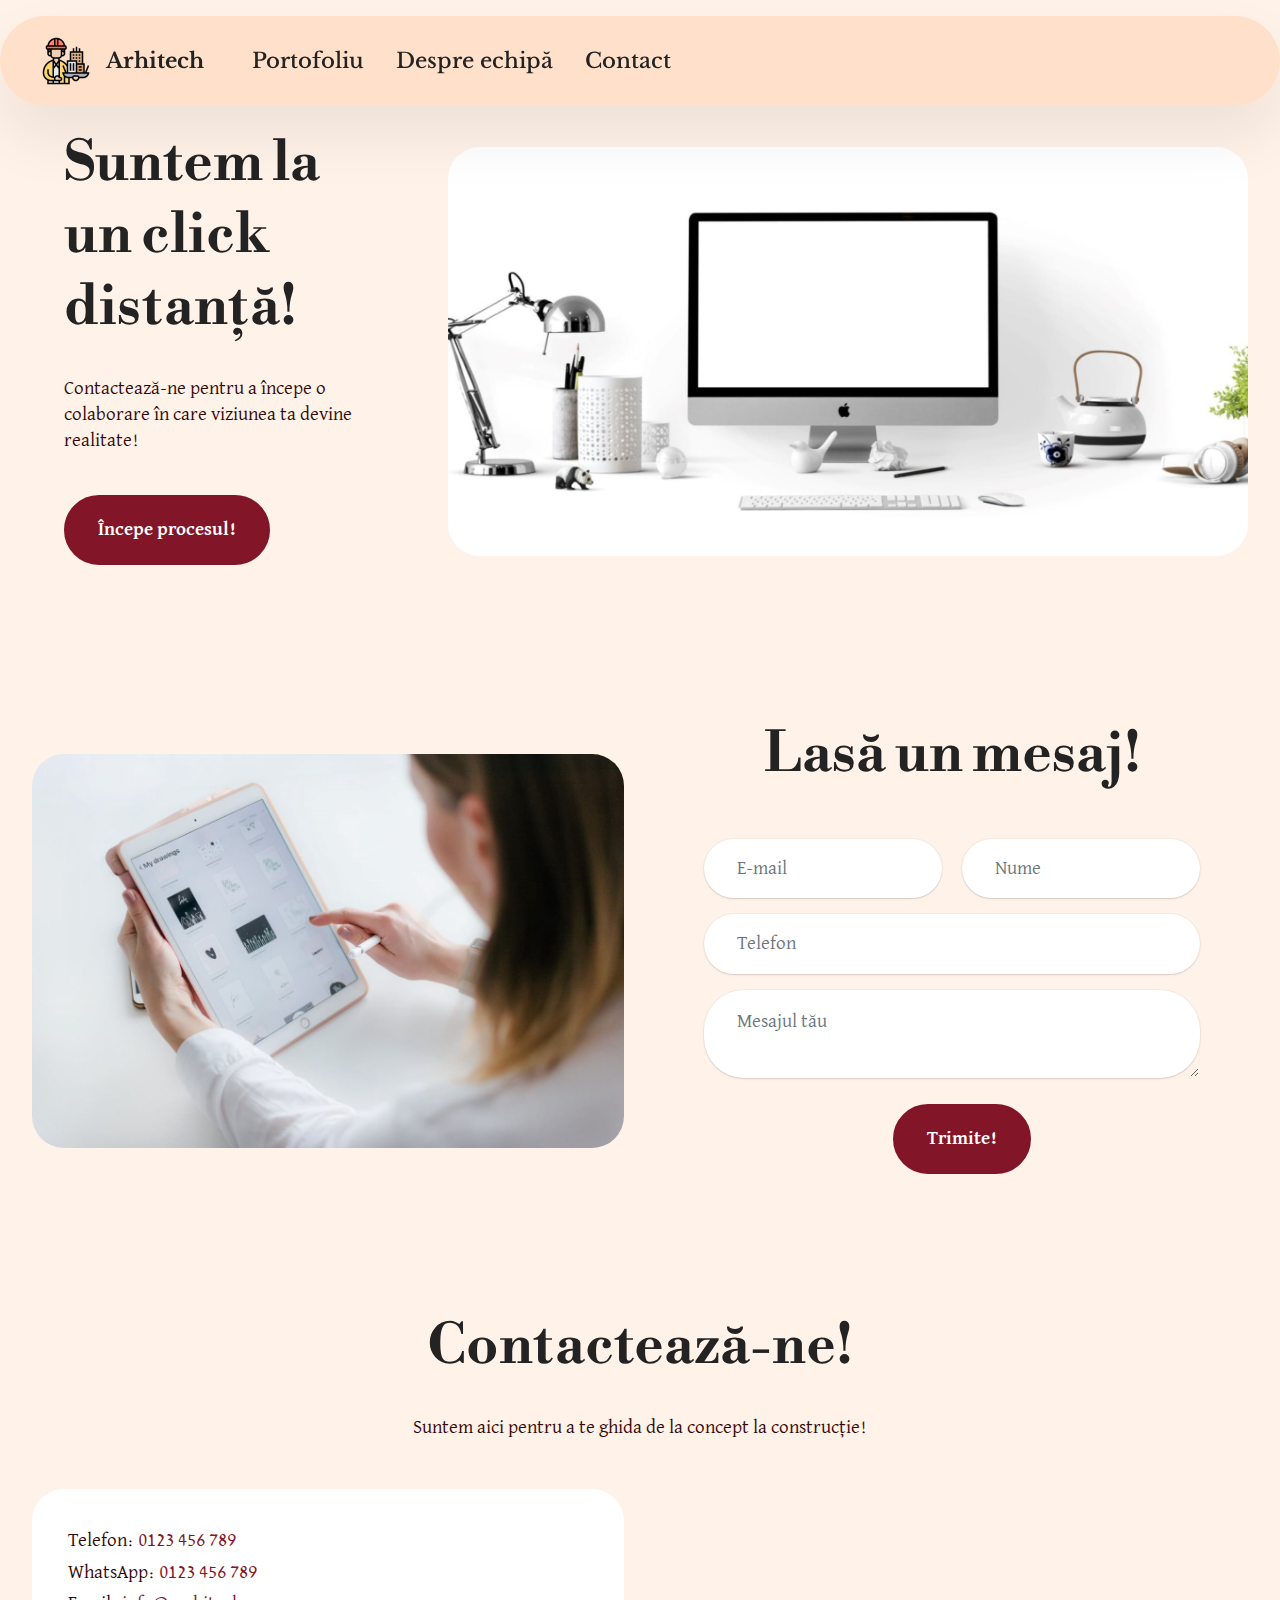
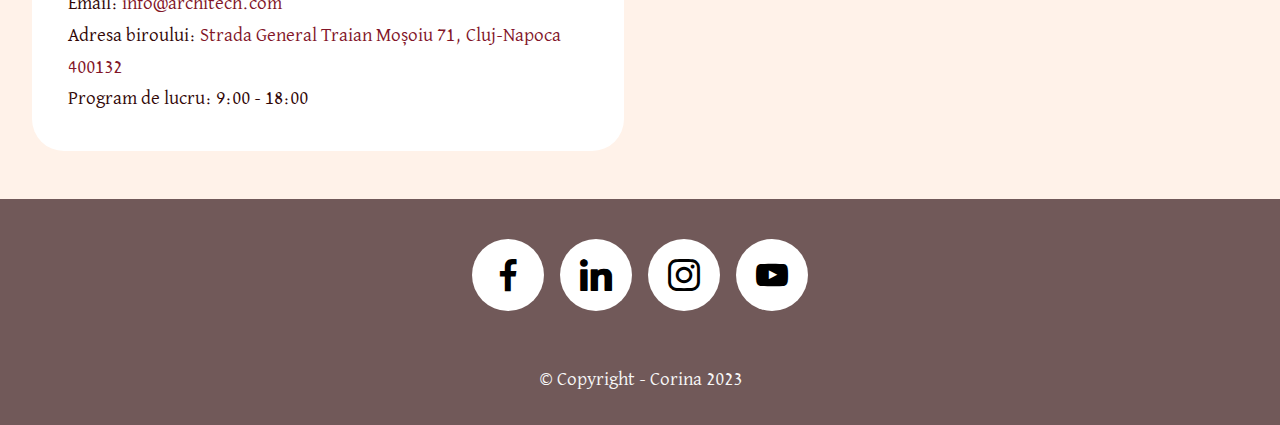
==== contact.html @ 898e09c9 "Am rezolvat eroarea cu section-once" ====
<!DOCTYPE html>
<html lang="ro">

<head>
    <meta charset="UTF-8">
    <meta http-equiv="X-UA-Compatible" content="IE=edge">
    <meta name="generator" content="Mobirise v5.9.13, mobirise.com">
    <meta name="viewport" content="width=device-width, initial-scale=1, minimum-scale=1">
    <link rel="shortcut icon" href="assets/images/architect-96x96.png" type="image/x-icon">
    <meta name="keywords" content="arhitect, proiecte, design exterior și interior,formular, contact">
    <meta name="description" content="pagina de contact a echipei de arhitecți de la Arhitech">

    <title>Arhitech: Contact</title>

    <link rel="stylesheet" href="assets/web/assets/mobirise-icons2/mobirise2.css">
    <link rel="stylesheet" href="assets/bootstrap/css/bootstrap.min.css">
    <link rel="stylesheet" href="assets/bootstrap/css/bootstrap-grid.min.css">
    <link rel="stylesheet" href="assets/bootstrap/css/bootstrap-reboot.min.css">
    <link rel="stylesheet" href="assets/dropdown/css/style.css">
    <link rel="stylesheet" href="assets/socicon/css/styles.css">
    <link rel="stylesheet" href="assets/theme/css/style.css">
    <link rel="preload" href="https://fonts.googleapis.com/css?family=Libre+Baskerville:400,400i,700&display=swap"
        as="style" onload="this.onload=null;this.rel='stylesheet'">
    <noscript>
        <link rel="stylesheet"
            href="https://fonts.googleapis.com/css?family=Libre+Baskerville:400,400i,700&display=swap">
    </noscript>
    <link rel="preload"
        href="https://fonts.googleapis.com/css?family=Libre+Bodoni:400,500,600,700,400i,500i,600i,700i&display=swap"
        as="style" onload="this.onload=null;this.rel='stylesheet'">
    <noscript>
        <link rel="stylesheet"
            href="https://fonts.googleapis.com/css?family=Libre+Bodoni:400,500,600,700,400i,500i,600i,700i&display=swap">
    </noscript>
    <link rel="preload" href="https://fonts.googleapis.com/css?family=Abhaya+Libre:400,500,600,700,800&display=swap"
        as="style" onload="this.onload=null;this.rel='stylesheet'">
    <noscript>
        <link rel="stylesheet"
            href="https://fonts.googleapis.com/css?family=Abhaya+Libre:400,500,600,700,800&display=swap">
    </noscript>
    <link rel="preload" href="https://fonts.googleapis.com/css?family=David+Libre:400,500,700&display=swap" as="style"
        onload="this.onload=null;this.rel='stylesheet'">
    <noscript>
        <link rel="stylesheet" href="https://fonts.googleapis.com/css?family=David+Libre:400,500,700&display=swap">
    </noscript>
    <link rel="preload" as="style" href="assets/mobirise/css/mbr-additional.css?v=sQDhQi">
    <link rel="stylesheet" href="assets/mobirise/css/mbr-additional.css?v=sQDhQi" type="text/css">

</head>

<body>

    <section data-bs-version="5.1" class="menu menu1 cid-u1gF8j1YnG" id="menu01-1h">
        <nav class="navbar navbar-dropdown navbar-fixed-top navbar-expand-lg">
            <div class="container">
                <div class="navbar-brand">
                    <span class="navbar-logo">
                        <a href="index.html">
                            <img src="assets/images/architect-96x96.png"
                                alt="omuleț cu cască de constructor și o macheta a unei clădiri" style="height: 3rem;">
                        </a>
                    </span>
                    <span class="navbar-caption-wrap"><a class="navbar-caption text-black text-primary display-4"
                            href="index.html">Arhitech</a></span>
                </div>

                <button class="navbar-toggler" type="button" data-toggle="collapse" data-bs-toggle="collapse"
                    data-target="#navbarSupportedContent" data-bs-target="#navbarSupportedContent"
                    aria-controls="navbarNavAltMarkup" aria-expanded="false" aria-label="Toggle navigation">
                    <div class="hamburger">
                        <span></span>
                        <span></span>
                        <span></span>
                        <span></span>
                    </div>
                </button>

                <div class="collapse navbar-collapse" id="navbarSupportedContent">
                    <ul class="navbar-nav nav-dropdown nav-right" data-app-modern-menu="true">
                        <li class="nav-item">
                            <a class="nav-link link text-black text-primary display-4"
                                href="portofoliu.html">Portofoliu</a>
                        </li>
                        <li class="nav-item">
                            <a class="nav-link link text-black text-primary display-4" href="despre-echipă.html"
                                aria-expanded="false">Despre echipă</a>
                        </li>
                        <li class="nav-item">
                            <a class="nav-link link text-black text-primary display-4" href="contact.html">Contact</a>
                        </li>
                    </ul>
                </div>
            </div>
        </nav>
    </section>

    <section data-bs-version="5.1" class="header1 cid-u1fVcJ8TdJ" id="header01-1e">
        <div class="container-fluid">
            <div class="row justify-content-center">
                <div class="col-12 col-md-12 col-lg-8 image-wrapper">
                    <img class="w-100" src="assets/images/office2-2-1831x1221.jpeg"
                        alt="o masă de birou, cu un calculator alb, o tastatură, o lampă argintie, o pereche de căști, o plantă verde în dreapta și multe obiecte micuțe aruncate peste tot">
                </div>

                <div class="col-12 col-lg col-md-12">
                    <div class="text-wrapper align-left">
                        <h1 class="mbr-section-title mbr-fonts-style mb-4 display-2"><strong>Suntem la un click
                                distanță!</strong></h1>
                        <p class="mbr-text mbr-fonts-style mb-4 display-7">Contactează-ne pentru a începe o colaborare
                            în care viziunea ta devine realitate!
                        </p>
                        <div class="mbr-section-btn mt-3">
                            <a class="btn btn-primary display-7" href="contact.html#form03-18">Începe procesul!</a>
                        </div>
                    </div>
                </div>

            </div>
        </div>
    </section>

    <section data-bs-version="5.1" class="form03 cid-u1fqKtVeq8" id="form03-18">
        <div class="container">
            <div class="row justify-content-center">
                <div class="col-12 col-lg item-wrapper">
                    <div class="mbr-section-head mb-5">
                        <h2 class="mbr-section-title mbr-fonts-style align-center mb-0 display-2"><strong>Lasă un
                                mesaj!</strong></h2>
                    </div>

                    <div class="col-lg-12 mx-auto mbr-form" data-form-type="formoid">
                        <form action="https://mobirise.eu/" method="POST" class="mbr-form form-with-styler"
                            data-form-title="Form Name"><input type="hidden" name="email" data-form-email="true"
                                value="ytVG7+FzrK+wz9WceLwKAczV4nsGPYd+pI6OACEfvMEeQhj5jwEb0nwUz1gx55/C6wZeSLoh2u+/1qZE5uTD9BAOFU1kY1SaWf1ipQAHDCQzdtT9JGwVGUQEX6WmiKzz">
                            <div class="row">
                                <div hidden="hidden" data-form-alert="" class="alert alert-success col-12">Mulțumim
                                    pentru mesaj!</div>
                                <div hidden="hidden" data-form-alert-danger="" class="alert alert-danger col-12">
                                    Oops...! some problem!
                                </div>
                            </div>

                            <div class="dragArea row">
                                <div class="col-md col-sm-12 form-group mb-3 mb-3" data-for="name">
                                    <input type="text" name="name" placeholder="Nume" data-form-field="name"
                                        class="form-control" value="" id="name-form03-18">
                                </div>

                                <div class="col-md col-sm-12 form-group mb-3 mb-3" data-for="email">
                                    <input type="email" name="email" placeholder="E-mail" data-form-field="email"
                                        class="form-control" value="" id="email-form03-18">
                                </div>

                                <div class="col-12 form-group mb-3 mb-3" data-for="phone">
                                    <input type="tel" name="phone" placeholder="Telefon" data-form-field="phone"
                                        class="form-control" value="" id="phone-form03-18">
                                </div>

                                <div class="col-12 form-group mb-3 mb-3" data-for="textarea">
                                    <textarea name="textarea" placeholder="Mesajul tău" data-form-field="textarea"
                                        class="form-control" id="textarea-form03-18"></textarea>
                                </div>

                                <div class="col-lg-12 col-md-12 col-sm-12 align-center mbr-section-btn">
                                    <button type="submit" class="btn btn-primary display-7">Trimite!</button>
                                </div>
                            </div>
                        </form>
                    </div>
                </div>

                <div class="col-12 col-lg-6">
                    <div class="image-wrapper">
                        <img class="w-100" src="assets/images/pexels-photo-2265483-1256x837.jpg"
                            alt="o femeie blondă văzută din spate, navigând pe o tabletă">
                    </div>
                </div>

            </div>
        </div>
    </section>

    <section data-bs-version="5.1" class="contacts02 map1 cid-u1fWofvgv6" id="contacts02-1f">
        <div class="container">
            <div class="row justify-content-center">
                <div class="col-12 content-head">
                    <div class="mbr-section-head mb-5">
                        <h2 class="mbr-section-title mbr-fonts-style align-center mb-0 display-2">
                            <strong>Contactează-ne!</strong></h2>
                        <p class="mbr-section-subtitle mbr-fonts-style align-center mb-0 mt-4 display-7">Suntem aici
                            pentru a te ghida de la concept la construcție!</p>
                    </div>
                </div>
            </div>

            <div class="row justify-content-center">
                <div class="card col-12 col-md-12 col-lg-6">
                    <div class="card-wrapper">
                        <div class="text-wrapper">
                            <ul class="list mbr-fonts-style display-7">
                                <li class="mbr-text item-wrap">Telefon: <a href="tel:+0123456789"
                                        class="text-primary">0123 456 789</a>
                                </li>
                                <li class="mbr-text item-wrap">WhatsApp: <a href="tel:+0123456789"
                                        class="text-primary">0123 456 789</a>
                                </li>
                                <li class="mbr-text item-wrap">Email: <a href="mailto:info@arhitech.com"
                                        class="text-primary">info@architech.com</a>
                                </li>
                                <li class="mbr-text item-wrap">Adresa biroului: <a
                                        href="https://www.google.com/maps/place/College+of+Political,+Administrative+and+Communication+Sciences/@46.7710704,23.6055966,17z/data=!4m10!1m2!2m1!1sfspac!3m6!1s0x47490c2321652047:0x26c7a15ac3b3be71!8m2!3d46.771838!4d23.6073491!15sCgVmc3BhY5IBCnVuaXZlcnNpdHngAQA!16s%2Fg%2F1ydddkq07?entry=ttu"
                                        class="text-primary" target="_blank">Strada General Traian Moșoiu 71,
                                        Cluj-Napoca 400132</a>
                                </li>
                                <li class="mbr-text item-wrap">Program de lucru: 9:00 - 18:00</li>
                            </ul>
                        </div>
                    </div>
                </div>

                <div class="map-wrapper col-md-12 col-lg-6">
                    <div class="google-map"><iframe frameborder="0" style="border:0"
                            src="https://www.google.com/maps/embed?pb=!1m18!1m12!1m3!1d2732.6867640125665!2d23.60559657618094!3d46.77107037112549!2m3!1f0!2f0!3f0!3m2!1i1024!2i768!4f13.1!3m3!1m2!1s0x47490c2321652047%3A0x26c7a15ac3b3be71!2sCollege%20of%20Political%2C%20Administrative%20and%20Communication%20Sciences!5e0!3m2!1sen!2sro!4v1705153076314!5m2!1sen!2sro"
                            allowfullscreen=""></iframe>
                    </div>
                </div>
            </div>

        </div>
    </section>

    <section data-bs-version="5.1" class="footer3 cid-u1gG7IaRW2" once="footers" id="footer03-1i">
        <div class="container">
            <div class="row">

                <div class="col-12 mt-4">
                    <div class="social-row">
                        <div class="soc-item">
                            <a href="https://www.facebook.com/fspac.ubb" target="_blank">
                                <span class="mbr-iconfont display-7 socicon-facebook socicon"></span>
                            </a>
                        </div>

                        <div class="soc-item">
                            <a href="https://www.linkedin.com/" target="_blank">
                                <span class="mbr-iconfont socicon-linkedin socicon"></span>
                            </a>
                        </div>

                        <div class="soc-item">
                            <a href="https://www.instagram.com/fspac/" target="_blank">
                                <span class="mbr-iconfont socicon-instagram socicon"></span>
                            </a>
                        </div>

                        <div class="soc-item">
                            <a href="https://www.youtube.com/@JungleSurvival" target="_blank">
                                <span class="mbr-iconfont socicon-youtube socicon"></span>
                            </a>
                        </div>
                    </div>
                </div>

                <div class="col-12 mt-5">
                    <p class="mbr-fonts-style copyright display-7">
                        © Copyright - Corina 2023<br></p>
                </div>
            </div>
        </div>
    </section>

    <script src="assets/bootstrap/js/bootstrap.bundle.min.js"></script>
    <script src="assets/smoothscroll/smooth-scroll.js"></script>
    <script src="assets/ytplayer/index.js"></script>
    <script src="assets/dropdown/js/navbar-dropdown.js"></script>
    <script src="assets/theme/js/script.js"></script>

    <div id="scrollToTop" class="scrollToTop mbr-arrow-up">
        <a style="text-align: center;">
            <i class="mbr-arrow-up-icon mbr-arrow-up-icon-cm cm-icon cm-icon-smallarrow-up"></i>
        </a>
    </div>

</body>

</html>
---- assets/web/assets/mobirise-icons2/mobirise2.css ----
@font-face {
  font-family: 'Moririse2';
  font-display: swap;
  src:  url('mobirise2.eot?f2bix4');
  src:  url('mobirise2.eot?f2bix4#iefix') format('embedded-opentype'),
    url('mobirise2.ttf?f2bix4') format('truetype'),
    url('mobirise2.woff?f2bix4') format('woff'),
    url('mobirise2.svg?f2bix4#mobirise2') format('svg');
  font-weight: normal;
  font-style: normal;
}

[class^="mobi-"], [class*=" mobi-"] {
  /* use !important to prevent issues with browser extensions that change fonts */
  font-family: 'Moririse2' !important;
  speak: none;
  font-style: normal;
  font-weight: normal;
  font-variant: normal;
  text-transform: none;
  line-height: 1;

  /* Better Font Rendering =========== */
  -webkit-font-smoothing: antialiased;
  -moz-osx-font-smoothing: grayscale;
}

.mobi-mbri-add-submenu:before {
  content: "\e900";
}
.mobi-mbri-alert:before {
  content: "\e901";
}
.mobi-mbri-align-center:before {
  content: "\e902";
}
.mobi-mbri-align-justify:before {
  content: "\e903";
}
.mobi-mbri-align-left:before {
  content: "\e904";
}
.mobi-mbri-align-right:before {
  content: "\e905";
}
.mobi-mbri-android:before {
  content: "\e906";
}
.mobi-mbri-apple:before {
  content: "\e907";
}
.mobi-mbri-arrow-down:before {
  content: "\e908";
}
.mobi-mbri-arrow-next:before {
  content: "\e909";
}
.mobi-mbri-arrow-prev:before {
  content: "\e90a";
}
.mobi-mbri-arrow-up:before {
  content: "\e90b";
}
.mobi-mbri-bold:before {
  content: "\e90c";
}
.mobi-mbri-bookmark:before {
  content: "\e90d";
}
.mobi-mbri-bootstrap:before {
  content: "\e90e";
}
.mobi-mbri-briefcase:before {
  content: "\e90f";
}
.mobi-mbri-browse:before {
  content: "\e910";
}
.mobi-mbri-bulleted-list:before {
  content: "\e911";
}
.mobi-mbri-calendar:before {
  content: "\e912";
}
.mobi-mbri-camera:before {
  content: "\e913";
}
.mobi-mbri-cart-add:before {
  content: "\e914";
}
.mobi-mbri-cart-full:before {
  content: "\e915";
}
.mobi-mbri-cash:before {
  content: "\e916";
}
.mobi-mbri-change-style:before {
  content: "\e917";
}
.mobi-mbri-chat:before {
  content: "\e918";
}
.mobi-mbri-clock:before {
  content: "\e919";
}
.mobi-mbri-close:before {
  content: "\e91a";
}
.mobi-mbri-cloud:before {
  content: "\e91b";
}
.mobi-mbri-code:before {
  content: "\e91c";
}
.mobi-mbri-contact-form:before {
  content: "\e91d";
}
.mobi-mbri-credit-card:before {
  content: "\e91e";
}
.mobi-mbri-cursor-click:before {
  content: "\e91f";
}
.mobi-mbri-cust-feedback:before {
  content: "\e920";
}
.mobi-mbri-database:before {
  content: "\e921";
}
.mobi-mbri-delivery:before {
  content: "\e922";
}
.mobi-mbri-desktop:before {
  content: "\e923";
}
.mobi-mbri-devices:before {
  content: "\e924";
}
.mobi-mbri-down:before {
  content: "\e925";
}
.mobi-mbri-download-2:before {
  content: "\e926";
}
.mobi-mbri-download:before {
  content: "\e927";
}
.mobi-mbri-drag-n-drop-2:before {
  content: "\e928";
}
.mobi-mbri-drag-n-drop:before {
  content: "\e929";
}
.mobi-mbri-edit-2:before {
  content: "\e92a";
}
.mobi-mbri-edit:before {
  content: "\e92b";
}
.mobi-mbri-error:before {
  content: "\e92c";
}
.mobi-mbri-extension:before {
  content: "\e92d";
}
.mobi-mbri-features:before {
  content: "\e92e";
}
.mobi-mbri-file:before {
  content: "\e92f";
}
.mobi-mbri-flag:before {
  content: "\e930";
}
.mobi-mbri-folder:before {
  content: "\e931";
}
.mobi-mbri-gift:before {
  content: "\e932";
}
.mobi-mbri-github:before {
  content: "\e933";
}
.mobi-mbri-globe-2:before {
  content: "\e934";
}
.mobi-mbri-globe:before {
  content: "\e935";
}
.mobi-mbri-growing-chart:before {
  content: "\e936";
}
.mobi-mbri-hearth:before {
  content: "\e937";
}
.mobi-mbri-help:before {
  content: "\e938";
}
.mobi-mbri-home:before {
  content: "\e939";
}
.mobi-mbri-hot-cup:before {
  content: "\e93a";
}
.mobi-mbri-idea:before {
  content: "\e93b";
}
.mobi-mbri-image-gallery:before {
  content: "\e93c";
}
.mobi-mbri-image-slider:before {
  content: "\e93d";
}
.mobi-mbri-info:before {
  content: "\e93e";
}
.mobi-mbri-italic:before {
  content: "\e93f";
}
.mobi-mbri-key:before {
  content: "\e940";
}
.mobi-mbri-laptop:before {
  content: "\e941";
}
.mobi-mbri-layers:before {
  content: "\e942";
}
.mobi-mbri-left-right:before {
  content: "\e943";
}
.mobi-mbri-left:before {
  content: "\e944";
}
.mobi-mbri-letter:before {
  content: "\e945";
}
.mobi-mbri-like:before {
  content: "\e946";
}
.mobi-mbri-link:before {
  content: "\e947";
}
.mobi-mbri-lock:before {
  content: "\e948";
}
.mobi-mbri-login:before {
  content: "\e949";
}
.mobi-mbri-logout:before {
  content: "\e94a";
}
.mobi-mbri-magic-stick:before {
  content: "\e94b";
}
.mobi-mbri-map-pin:before {
  content: "\e94c";
}
.mobi-mbri-menu:before {
  content: "\e94d";
}
.mobi-mbri-mobile-2:before {
  content: "\e94e";
}
.mobi-mbri-mobile-horizontal:before {
  content: "\e94f";
}
.mobi-mbri-mobile:before {
  content: "\e950";
}
.mobi-mbri-mobirise:before {
  content: "\e951";
}
.mobi-mbri-more-horizontal:before {
  content: "\e952";
}
.mobi-mbri-more-vertical:before {
  content: "\e953";
}
.mobi-mbri-music:before {
  content: "\e954";
}
.mobi-mbri-new-file:before {
  content: "\e955";
}
.mobi-mbri-numbered-list:before {
  content: "\e956";
}
.mobi-mbri-opened-folder:before {
  content: "\e957";
}
.mobi-mbri-pages:before {
  content: "\e958";
}
.mobi-mbri-paper-plane:before {
  content: "\e959";
}
.mobi-mbri-paperclip:before {
  content: "\e95a";
}
.mobi-mbri-phone:before {
  content: "\e95b";
}
.mobi-mbri-photo:before {
  content: "\e95c";
}
.mobi-mbri-photos:before {
  content: "\e95d";
}
.mobi-mbri-pin:before {
  content: "\e95e";
}
.mobi-mbri-play:before {
  content: "\e95f";
}
.mobi-mbri-plus:before {
  content: "\e960";
}
.mobi-mbri-preview:before {
  content: "\e961";
}
.mobi-mbri-print:before {
  content: "\e962";
}
.mobi-mbri-protect:before {
  content: "\e963";
}
.mobi-mbri-question:before {
  content: "\e964";
}
.mobi-mbri-quote-left:before {
  content: "\e965";
}
.mobi-mbri-quote-right:before {
  content: "\e966";
}
.mobi-mbri-redo:before {
  content: "\e967";
}
.mobi-mbri-refresh:before {
  content: "\e968";
}
.mobi-mbri-responsive-2:before {
  content: "\e969";
}
.mobi-mbri-responsive:before {
  content: "\e96a";
}
.mobi-mbri-right:before {
  content: "\e96b";
}
.mobi-mbri-rocket:before {
  content: "\e96c";
}
.mobi-mbri-sad-face:before {
  content: "\e96d";
}
.mobi-mbri-sale:before {
  content: "\e96e";
}
.mobi-mbri-save:before {
  content: "\e96f";
}
.mobi-mbri-search:before {
  content: "\e970";
}
.mobi-mbri-setting-2:before {
  content: "\e971";
}
.mobi-mbri-setting-3:before {
  content: "\e972";
}
.mobi-mbri-setting:before {
  content: "\e973";
}
.mobi-mbri-share:before {
  content: "\e974";
}
.mobi-mbri-shopping-bag:before {
  content: "\e975";
}
.mobi-mbri-shopping-basket:before {
  content: "\e976";
}
.mobi-mbri-shopping-cart:before {
  content: "\e977";
}
.mobi-mbri-sites:before {
  content: "\e978";
}
.mobi-mbri-smile-face:before {
  content: "\e979";
}
.mobi-mbri-speed:before {
  content: "\e97a";
}
.mobi-mbri-star:before {
  content: "\e97b";
}
.mobi-mbri-success:before {
  content: "\e97c";
}
.mobi-mbri-sun:before {
  content: "\e97d";
}
.mobi-mbri-sun2:before {
  content: "\e97e";
}
.mobi-mbri-tablet-vertical:before {
  content: "\e97f";
}
.mobi-mbri-tablet:before {
  content: "\e980";
}
.mobi-mbri-target:before {
  content: "\e981";
}
.mobi-mbri-timer:before {
  content: "\e982";
}
.mobi-mbri-to-ftp:before {
  content: "\e983";
}
.mobi-mbri-to-local-drive:before {
  content: "\e984";
}
.mobi-mbri-touch-swipe:before {
  content: "\e985";
}
.mobi-mbri-touch:before {
  content: "\e986";
}
.mobi-mbri-trash:before {
  content: "\e987";
}
.mobi-mbri-underline:before {
  content: "\e988";
}
.mobi-mbri-undo:before {
  content: "\e989";
}
.mobi-mbri-unlink:before {
  content: "\e98a";
}
.mobi-mbri-unlock:before {
  content: "\e98b";
}
.mobi-mbri-up-down:before {
  content: "\e98c";
}
.mobi-mbri-up:before {
  content: "\e98d";
}
.mobi-mbri-update:before {
  content: "\e98e";
}
.mobi-mbri-upload-2:before {
  content: "\e98f";
}
.mobi-mbri-upload:before {
  content: "\e990";
}
.mobi-mbri-user-2:before {
  content: "\e991";
}
.mobi-mbri-user:before {
  content: "\e992";
}
.mobi-mbri-users:before {
  content: "\e993";
}
.mobi-mbri-video-play:before {
  content: "\e994";
}
.mobi-mbri-video:before {
  content: "\e995";
}
.mobi-mbri-watch:before {
  content: "\e996";
}
.mobi-mbri-website-theme-2:before {
  content: "\e997";
}
.mobi-mbri-website-theme:before {
  content: "\e998";
}
.mobi-mbri-wifi:before {
  content: "\e999";
}
.mobi-mbri-windows:before {
  content: "\e99a";
}
.mobi-mbri-zoom-in:before {
  content: "\e99b";
}
.mobi-mbri-zoom-out:before {
  content: "\e99c";
}
---- assets/dropdown/css/style.css ----
.navbar-dropdown {
  left: 0;
  padding: 0;
  position: absolute;
  right: 0;
  top: 0;
  transition: all 0.45s ease;
  z-index: 1030;
  background: #282828; }
  .navbar-dropdown .navbar-logo {
    margin-right: 0.8rem;
    transition: margin 0.3s ease-in-out;
    vertical-align: middle; }
    .navbar-dropdown .navbar-logo img {
      height: 3.125rem;
      transition: all 0.3s ease-in-out; }
    .navbar-dropdown .navbar-logo.mbr-iconfont {
      font-size: 3.125rem;
      line-height: 3.125rem; }
  .navbar-dropdown .navbar-caption {
    font-weight: 700;
    white-space: normal;
    vertical-align: -4px;
    line-height: 3.125rem !important; }
    .navbar-dropdown .navbar-caption, .navbar-dropdown .navbar-caption:hover {
      color: inherit;
      text-decoration: none; }
  .navbar-dropdown .mbr-iconfont + .navbar-caption {
    vertical-align: -1px; }
  .navbar-dropdown.navbar-fixed-top {
    position: fixed; }
  .navbar-dropdown .navbar-brand span {
    vertical-align: -4px; }
  .navbar-dropdown.bg-color.transparent {
    background: none; }
  .navbar-dropdown.navbar-short .navbar-brand {
    padding: 0.625rem 0; }
    .navbar-dropdown.navbar-short .navbar-brand span {
      vertical-align: -1px; }
  .navbar-dropdown.navbar-short .navbar-caption {
    line-height: 2.375rem !important;
    vertical-align: -2px; }
  .navbar-dropdown.navbar-short .navbar-logo {
    margin-right: 0.5rem; }
    .navbar-dropdown.navbar-short .navbar-logo img {
      height: 2.375rem; }
    .navbar-dropdown.navbar-short .navbar-logo.mbr-iconfont {
      font-size: 2.375rem;
      line-height: 2.375rem; }
  .navbar-dropdown.navbar-short .mbr-table-cell {
    height: 3.625rem; }
  .navbar-dropdown .navbar-close {
    left: 0.6875rem;
    position: fixed;
    top: 0.75rem;
    z-index: 1000; }
  .navbar-dropdown .hamburger-icon {
    content: "";
    display: inline-block;
    vertical-align: middle;
    width: 16px;
    -webkit-box-shadow: 0 -6px 0 1px #282828,0 0 0 1px #282828,0 6px 0 1px #282828;
    -moz-box-shadow: 0 -6px 0 1px #282828,0 0 0 1px #282828,0 6px 0 1px #282828;
    box-shadow: 0 -6px 0 1px #282828,0 0 0 1px #282828,0 6px 0 1px #282828; }

.dropdown-menu .dropdown-toggle[data-toggle="dropdown-submenu"]::after {
  border-bottom: 0.35em solid transparent;
  border-left: 0.35em solid;
  border-right: 0;
  border-top: 0.35em solid transparent;
  margin-left: 0.3rem; }

.dropdown-menu .dropdown-item:focus {
  outline: 0; }

.nav-dropdown {
  font-size: 0.75rem;
  font-weight: 500;
  height: auto !important; }
  .nav-dropdown .nav-btn {
    padding-left: 1rem; }
  .nav-dropdown .link {
    margin: .667em 1.667em;
    font-weight: 500;
    padding: 0;
    transition: color .2s ease-in-out; }
    .nav-dropdown .link.dropdown-toggle {
      margin-right: 2.583em; }
      .nav-dropdown .link.dropdown-toggle::after {
        margin-left: .25rem;
        border-top: 0.35em solid;
        border-right: 0.35em solid transparent;
        border-left: 0.35em solid transparent;
        border-bottom: 0; }
      .nav-dropdown .link.dropdown-toggle[aria-expanded="true"] {
        margin: 0;
        padding: 0.667em 3.263em  0.667em 1.667em; }
  .nav-dropdown .link::after,
  .nav-dropdown .dropdown-item::after {
    color: inherit; }
  .nav-dropdown .btn {
    font-size: 0.75rem;
    font-weight: 700;
    letter-spacing: 0;
    margin-bottom: 0;
    padding-left: 1.25rem;
    padding-right: 1.25rem; }
  .nav-dropdown .dropdown-menu {
    border-radius: 0;
    border: 0;
    left: 0;
    margin: 0;
    padding-bottom: 1.25rem;
    padding-top: 1.25rem;
    position: relative; }
  .nav-dropdown .dropdown-submenu {
    margin-left: 0.125rem;
    top: 0; }
  .nav-dropdown .dropdown-item {
    font-weight: 500;
    line-height: 2;
    padding: 0.3846em 4.615em 0.3846em 1.5385em;
    position: relative;
    transition: color .2s ease-in-out, background-color .2s ease-in-out; }
    .nav-dropdown .dropdown-item::after {
      margin-top: -0.3077em;
      position: absolute;
      right: 1.1538em;
      top: 50%; }
    .nav-dropdown .dropdown-item:focus, .nav-dropdown .dropdown-item:hover {
      background: none; }

@media (max-width: 767px) {
  .nav-dropdown.navbar-toggleable-sm {
    bottom: 0;
    display: none;
    left: 0;
    overflow-x: hidden;
    position: fixed;
    top: 0;
    transform: translateX(-100%);
    -ms-transform: translateX(-100%);
    -webkit-transform: translateX(-100%);
    width: 18.75rem;
    z-index: 999; } }
.nav-dropdown.navbar-toggleable-xl {
  bottom: 0;
  display: none;
  left: 0;
  overflow-x: hidden;
  position: fixed;
  top: 0;
  transform: translateX(-100%);
  -ms-transform: translateX(-100%);
  -webkit-transform: translateX(-100%);
  width: 18.75rem;
  z-index: 999; }

.nav-dropdown-sm {
  display: block !important;
  overflow-x: hidden;
  overflow: auto;
  padding-top: 3.875rem; }
  .nav-dropdown-sm::after {
    content: "";
    display: block;
    height: 3rem;
    width: 100%; }
  .nav-dropdown-sm.collapse.in ~ .navbar-close {
    display: block !important; }
  .nav-dropdown-sm.collapsing, .nav-dropdown-sm.collapse.in {
    transform: translateX(0);
    -ms-transform: translateX(0);
    -webkit-transform: translateX(0);
    transition: all 0.25s ease-out;
    -webkit-transition: all 0.25s ease-out;
    background: #282828; }
  .nav-dropdown-sm.collapsing[aria-expanded="false"] {
    transform: translateX(-100%);
    -ms-transform: translateX(-100%);
    -webkit-transform: translateX(-100%); }
  .nav-dropdown-sm .nav-item {
    display: block;
    margin-left: 0 !important;
    padding-left: 0; }
  .nav-dropdown-sm .link,
  .nav-dropdown-sm .dropdown-item {
    border-top: 1px dotted rgba(255, 255, 255, 0.1);
    font-size: 0.8125rem;
    line-height: 1.6;
    margin: 0 !important;
    padding: 0.875rem 2.4rem 0.875rem 1.5625rem !important;
    position: relative;
    white-space: normal; }
    .nav-dropdown-sm .link:focus, .nav-dropdown-sm .link:hover,
    .nav-dropdown-sm .dropdown-item:focus,
    .nav-dropdown-sm .dropdown-item:hover {
      background: rgba(0, 0, 0, 0.2) !important;
      color: #c0a375; }
  .nav-dropdown-sm .nav-btn {
    position: relative;
    padding: 1.5625rem 1.5625rem 0 1.5625rem; }
    .nav-dropdown-sm .nav-btn::before {
      border-top: 1px dotted rgba(255, 255, 255, 0.1);
      content: "";
      left: 0;
      position: absolute;
      top: 0;
      width: 100%; }
    .nav-dropdown-sm .nav-btn + .nav-btn {
      padding-top: 0.625rem; }
      .nav-dropdown-sm .nav-btn + .nav-btn::before {
        display: none; }
  .nav-dropdown-sm .btn {
    padding: 0.625rem 0; }
  .nav-dropdown-sm .dropdown-toggle[data-toggle="dropdown-submenu"]::after {
    margin-left: .25rem;
    border-top: 0.35em solid;
    border-right: 0.35em solid transparent;
    border-left: 0.35em solid transparent;
    border-bottom: 0; }
  .nav-dropdown-sm .dropdown-toggle[data-toggle="dropdown-submenu"][aria-expanded="true"]::after {
    border-top: 0;
    border-right: 0.35em solid transparent;
    border-left: 0.35em solid transparent;
    border-bottom: 0.35em solid; }
  .nav-dropdown-sm .dropdown-menu {
    margin: 0;
    padding: 0;
    position: relative;
    top: 0;
    left: 0;
    width: 100%;
    border: 0;
    float: none;
    border-radius: 0;
    background: none; }
  .nav-dropdown-sm .dropdown-submenu {
    left: 100%;
    margin-left: 0.125rem;
    margin-top: -1.25rem;
    top: 0; }

.navbar-toggleable-sm .nav-dropdown .dropdown-menu {
  position: absolute; }

.navbar-toggleable-sm .nav-dropdown .dropdown-submenu {
  left: 100%;
  margin-left: 0.125rem;
  margin-top: -1.25rem;
  top: 0; }

.navbar-toggleable-sm.opened .nav-dropdown .dropdown-menu {
  position: relative; }

.navbar-toggleable-sm.opened .nav-dropdown .dropdown-submenu {
  left: 0;
  margin-left: 00rem;
  margin-top: 0rem;
  top: 0; }

.is-builder .nav-dropdown.collapsing {
  transition: none !important; }
---- assets/socicon/css/styles.css ----
@charset "UTF-8";

@font-face {
  font-family: 'Socicon';
  src:  url('../fonts/socicon.eot');
  src:  url('../fonts/socicon.eot?#iefix') format('embedded-opentype'),
    url('../fonts/socicon.woff2') format('woff2'),
    url('../fonts/socicon.ttf') format('truetype'),
    url('../fonts/socicon.woff') format('woff'),
    url('../fonts/socicon.svg#socicon') format('svg');
  font-weight: normal;
  font-style: normal;
  font-display: swap;
}

[data-icon]:before {
  font-family: "socicon" !important;
  content: attr(data-icon);
  font-style: normal !important;
  font-weight: normal !important;
  font-variant: normal !important;
  text-transform: none !important;
  speak: none;
  line-height: 1;
  -webkit-font-smoothing: antialiased;
  -moz-osx-font-smoothing: grayscale;
}

[class^="socicon-"], [class*=" socicon-"] {
  /* use !important to prevent issues with browser extensions that change fonts */
  font-family: 'Socicon' !important;
  speak: none;
  font-style: normal;
  font-weight: normal;
  font-variant: normal;
  text-transform: none;
  line-height: 1;

  /* Better Font Rendering =========== */
  -webkit-font-smoothing: antialiased;
  -moz-osx-font-smoothing: grayscale;
}

.socicon-eitaa:before {
  content: "\e97c";
}
.socicon-soroush:before {
  content: "\e97d";
}
.socicon-bale:before {
  content: "\e97e";
}
.socicon-zazzle:before {
  content: "\e97b";
}
.socicon-society6:before {
  content: "\e97a";
}
.socicon-redbubble:before {
  content: "\e979";
}
.socicon-avvo:before {
  content: "\e978";
}
.socicon-stitcher:before {
  content: "\e977";
}
.socicon-googlehangouts:before {
  content: "\e974";
}
.socicon-dlive:before {
  content: "\e975";
}
.socicon-vsco:before {
  content: "\e976";
}
.socicon-flipboard:before {
  content: "\e973";
}
.socicon-ubuntu:before {
  content: "\e958";
}
.socicon-artstation:before {
  content: "\e959";
}
.socicon-invision:before {
  content: "\e95a";
}
.socicon-torial:before {
  content: "\e95b";
}
.socicon-collectorz:before {
  content: "\e95c";
}
.socicon-seenthis:before {
  content: "\e95d";
}
.socicon-googleplaymusic:before {
  content: "\e95e";
}
.socicon-debian:before {
  content: "\e95f";
}
.socicon-filmfreeway:before {
  content: "\e960";
}
.socicon-gnome:before {
  content: "\e961";
}
.socicon-itchio:before {
  content: "\e962";
}
.socicon-jamendo:before {
  content: "\e963";
}
.socicon-mix:before {
  content: "\e964";
}
.socicon-sharepoint:before {
  content: "\e965";
}
.socicon-tinder:before {
  content: "\e966";
}
.socicon-windguru:before {
  content: "\e967";
}
.socicon-cdbaby:before {
  content: "\e968";
}
.socicon-elementaryos:before {
  content: "\e969";
}
.socicon-stage32:before {
  content: "\e96a";
}
.socicon-tiktok:before {
  content: "\e96b";
}
.socicon-gitter:before {
  content: "\e96c";
}
.socicon-letterboxd:before {
  content: "\e96d";
}
.socicon-threema:before {
  content: "\e96e";
}
.socicon-splice:before {
  content: "\e96f";
}
.socicon-metapop:before {
  content: "\e970";
}
.socicon-naver:before {
  content: "\e971";
}
.socicon-remote:before {
  content: "\e972";
}
.socicon-internet:before {
  content: "\e957";
}
.socicon-moddb:before {
  content: "\e94b";
}
.socicon-indiedb:before {
  content: "\e94c";
}
.socicon-traxsource:before {
  content: "\e94d";
}
.socicon-gamefor:before {
  content: "\e94e";
}
.socicon-pixiv:before {
  content: "\e94f";
}
.socicon-myanimelist:before {
  content: "\e950";
}
.socicon-blackberry:before {
  content: "\e951";
}
.socicon-wickr:before {
  content: "\e952";
}
.socicon-spip:before {
  content: "\e953";
}
.socicon-napster:before {
  content: "\e954";
}
.socicon-beatport:before {
  content: "\e955";
}
.socicon-hackerone:before {
  content: "\e956";
}
.socicon-hackernews:before {
  content: "\e946";
}
.socicon-smashwords:before {
  content: "\e947";
}
.socicon-kobo:before {
  content: "\e948";
}
.socicon-bookbub:before {
  content: "\e949";
}
.socicon-mailru:before {
  content: "\e94a";
}
.socicon-gitlab:before {
  content: "\e945";
}
.socicon-instructables:before {
  content: "\e944";
}
.socicon-portfolio:before {
  content: "\e943";
}
.socicon-codered:before {
  content: "\e940";
}
.socicon-origin:before {
  content: "\e941";
}
.socicon-nextdoor:before {
  content: "\e942";
}
.socicon-udemy:before {
  content: "\e93f";
}
.socicon-livemaster:before {
  content: "\e93e";
}
.socicon-crunchbase:before {
  content: "\e93b";
}
.socicon-homefy:before {
  content: "\e93c";
}
.socicon-calendly:before {
  content: "\e93d";
}
.socicon-realtor:before {
  content: "\e90f";
}
.socicon-tidal:before {
  content: "\e910";
}
.socicon-qobuz:before {
  content: "\e911";
}
.socicon-natgeo:before {
  content: "\e912";
}
.socicon-mastodon:before {
  content: "\e913";
}
.socicon-unsplash:before {
  content: "\e914";
}
.socicon-homeadvisor:before {
  content: "\e915";
}
.socicon-angieslist:before {
  content: "\e916";
}
.socicon-codepen:before {
  content: "\e917";
}
.socicon-slack:before {
  content: "\e918";
}
.socicon-openaigym:before {
  content: "\e919";
}
.socicon-logmein:before {
  content: "\e91a";
}
.socicon-fiverr:before {
  content: "\e91b";
}
.socicon-gotomeeting:before {
  content: "\e91c";
}
.socicon-aliexpress:before {
  content: "\e91d";
}
.socicon-guru:before {
  content: "\e91e";
}
.socicon-appstore:before {
  content: "\e91f";
}
.socicon-homes:before {
  content: "\e920";
}
.socicon-zoom:before {
  content: "\e921";
}
.socicon-alibaba:before {
  content: "\e922";
}
.socicon-craigslist:before {
  content: "\e923";
}
.socicon-wix:before {
  content: "\e924";
}
.socicon-redfin:before {
  content: "\e925";
}
.socicon-googlecalendar:before {
  content: "\e926";
}
.socicon-shopify:before {
  content: "\e927";
}
.socicon-freelancer:before {
  content: "\e928";
}
.socicon-seedrs:before {
  content: "\e929";
}
.socicon-bing:before {
  content: "\e92a";
}
.socicon-doodle:before {
  content: "\e92b";
}
.socicon-bonanza:before {
  content: "\e92c";
}
.socicon-squarespace:before {
  content: "\e92d";
}
.socicon-toptal:before {
  content: "\e92e";
}
.socicon-gust:before {
  content: "\e92f";
}
.socicon-ask:before {
  content: "\e930";
}
.socicon-trulia:before {
  content: "\e931";
}
.socicon-loomly:before {
  content: "\e932";
}
.socicon-ghost:before {
  content: "\e933";
}
.socicon-upwork:before {
  content: "\e934";
}
.socicon-fundable:before {
  content: "\e935";
}
.socicon-booking:before {
  content: "\e936";
}
.socicon-googlemaps:before {
  content: "\e937";
}
.socicon-zillow:before {
  content: "\e938";
}
.socicon-niconico:before {
  content: "\e939";
}
.socicon-toneden:before {
  content: "\e93a";
}
.socicon-augment:before {
  content: "\e908";
}
.socicon-bitbucket:before {
  content: "\e909";
}
.socicon-fyuse:before {
  content: "\e90a";
}
.socicon-yt-gaming:before {
  content: "\e90b";
}
.socicon-sketchfab:before {
  content: "\e90c";
}
.socicon-mobcrush:before {
  content: "\e90d";
}
.socicon-microsoft:before {
  content: "\e90e";
}
.socicon-pandora:before {
  content: "\e907";
}
.socicon-messenger:before {
  content: "\e906";
}
.socicon-gamewisp:before {
  content: "\e905";
}
.socicon-bloglovin:before {
  content: "\e904";
}
.socicon-tunein:before {
  content: "\e903";
}
.socicon-gamejolt:before {
  content: "\e901";
}
.socicon-trello:before {
  content: "\e902";
}
.socicon-spreadshirt:before {
  content: "\e900";
}
.socicon-500px:before {
  content: "\e000";
}
.socicon-8tracks:before {
  content: "\e001";
}
.socicon-airbnb:before {
  content: "\e002";
}
.socicon-alliance:before {
  content: "\e003";
}
.socicon-amazon:before {
  content: "\e004";
}
.socicon-amplement:before {
  content: "\e005";
}
.socicon-android:before {
  content: "\e006";
}
.socicon-angellist:before {
  content: "\e007";
}
.socicon-apple:before {
  content: "\e008";
}
.socicon-appnet:before {
  content: "\e009";
}
.socicon-baidu:before {
  content: "\e00a";
}
.socicon-bandcamp:before {
  content: "\e00b";
}
.socicon-battlenet:before {
  content: "\e00c";
}
.socicon-mixer:before {
  content: "\e00d";
}
.socicon-bebee:before {
  content: "\e00e";
}
.socicon-bebo:before {
  content: "\e00f";
}
.socicon-behance:before {
  content: "\e010";
}
.socicon-blizzard:before {
  content: "\e011";
}
.socicon-blogger:before {
  content: "\e012";
}
.socicon-buffer:before {
  content: "\e013";
}
.socicon-chrome:before {
  content: "\e014";
}
.socicon-coderwall:before {
  content: "\e015";
}
.socicon-curse:before {
  content: "\e016";
}
.socicon-dailymotion:before {
  content: "\e017";
}
.socicon-deezer:before {
  content: "\e018";
}
.socicon-delicious:before {
  content: "\e019";
}
.socicon-deviantart:before {
  content: "\e01a";
}
.socicon-diablo:before {
  content: "\e01b";
}
.socicon-digg:before {
  content: "\e01c";
}
.socicon-discord:before {
  content: "\e01d";
}
.socicon-disqus:before {
  content: "\e01e";
}
.socicon-douban:before {
  content: "\e01f";
}
.socicon-draugiem:before {
  content: "\e020";
}
.socicon-dribbble:before {
  content: "\e021";
}
.socicon-drupal:before {
  content: "\e022";
}
.socicon-ebay:before {
  content: "\e023";
}
.socicon-ello:before {
  content: "\e024";
}
.socicon-endomodo:before {
  content: "\e025";
}
.socicon-envato:before {
  content: "\e026";
}
.socicon-etsy:before {
  content: "\e027";
}
.socicon-facebook:before {
  content: "\e028";
}
.socicon-feedburner:before {
  content: "\e029";
}
.socicon-filmweb:before {
  content: "\e02a";
}
.socicon-firefox:before {
  content: "\e02b";
}
.socicon-flattr:before {
  content: "\e02c";
}
.socicon-flickr:before {
  content: "\e02d";
}
.socicon-formulr:before {
  content: "\e02e";
}
.socicon-forrst:before {
  content: "\e02f";
}
.socicon-foursquare:before {
  content: "\e030";
}
.socicon-friendfeed:before {
  content: "\e031";
}
.socicon-github:before {
  content: "\e032";
}
.socicon-goodreads:before {
  content: "\e033";
}
.socicon-google:before {
  content: "\e034";
}
.socicon-googlescholar:before {
  content: "\e035";
}
.socicon-googlegroups:before {
  content: "\e036";
}
.socicon-googlephotos:before {
  content: "\e037";
}
.socicon-googleplus:before {
  content: "\e038";
}
.socicon-grooveshark:before {
  content: "\e039";
}
.socicon-hackerrank:before {
  content: "\e03a";
}
.socicon-hearthstone:before {
  content: "\e03b";
}
.socicon-hellocoton:before {
  content: "\e03c";
}
.socicon-heroes:before {
  content: "\e03d";
}
.socicon-smashcast:before {
  content: "\e03e";
}
.socicon-horde:before {
  content: "\e03f";
}
.socicon-houzz:before {
  content: "\e040";
}
.socicon-icq:before {
  content: "\e041";
}
.socicon-identica:before {
  content: "\e042";
}
.socicon-imdb:before {
  content: "\e043";
}
.socicon-instagram:before {
  content: "\e044";
}
.socicon-issuu:before {
  content: "\e045";
}
.socicon-istock:before {
  content: "\e046";
}
.socicon-itunes:before {
  content: "\e047";
}
.socicon-keybase:before {
  content: "\e048";
}
.socicon-lanyrd:before {
  content: "\e049";
}
.socicon-lastfm:before {
  content: "\e04a";
}
.socicon-line:before {
  content: "\e04b";
}
.socicon-linkedin:before {
  content: "\e04c";
}
.socicon-livejournal:before {
  content: "\e04d";
}
.socicon-lyft:before {
  content: "\e04e";
}
.socicon-macos:before {
  content: "\e04f";
}
.socicon-mail:before {
  content: "\e050";
}
.socicon-medium:before {
  content: "\e051";
}
.socicon-meetup:before {
  content: "\e052";
}
.socicon-mixcloud:before {
  content: "\e053";
}
.socicon-modelmayhem:before {
  content: "\e054";
}
.socicon-mumble:before {
  content: "\e055";
}
.socicon-myspace:before {
  content: "\e056";
}
.socicon-newsvine:before {
  content: "\e057";
}
.socicon-nintendo:before {
  content: "\e058";
}
.socicon-npm:before {
  content: "\e059";
}
.socicon-odnoklassniki:before {
  content: "\e05a";
}
.socicon-openid:before {
  content: "\e05b";
}
.socicon-opera:before {
  content: "\e05c";
}
.socicon-outlook:before {
  content: "\e05d";
}
.socicon-overwatch:before {
  content: "\e05e";
}
.socicon-patreon:before {
  content: "\e05f";
}
.socicon-paypal:before {
  content: "\e060";
}
.socicon-periscope:before {
  content: "\e061";
}
.socicon-persona:before {
  content: "\e062";
}
.socicon-pinterest:before {
  content: "\e063";
}
.socicon-play:before {
  content: "\e064";
}
.socicon-player:before {
  content: "\e065";
}
.socicon-playstation:before {
  content: "\e066";
}
.socicon-pocket:before {
  content: "\e067";
}
.socicon-qq:before {
  content: "\e068";
}
.socicon-quora:before {
  content: "\e069";
}
.socicon-raidcall:before {
  content: "\e06a";
}
.socicon-ravelry:before {
  content: "\e06b";
}
.socicon-reddit:before {
  content: "\e06c";
}
.socicon-renren:before {
  content: "\e06d";
}
.socicon-researchgate:before {
  content: "\e06e";
}
.socicon-residentadvisor:before {
  content: "\e06f";
}
.socicon-reverbnation:before {
  content: "\e070";
}
.socicon-rss:before {
  content: "\e071";
}
.socicon-sharethis:before {
  content: "\e072";
}
.socicon-skype:before {
  content: "\e073";
}
.socicon-slideshare:before {
  content: "\e074";
}
.socicon-smugmug:before {
  content: "\e075";
}
.socicon-snapchat:before {
  content: "\e076";
}
.socicon-songkick:before {
  content: "\e077";
}
.socicon-soundcloud:before {
  content: "\e078";
}
.socicon-spotify:before {
  content: "\e079";
}
.socicon-stackexchange:before {
  content: "\e07a";
}
.socicon-stackoverflow:before {
  content: "\e07b";
}
.socicon-starcraft:before {
  content: "\e07c";
}
.socicon-stayfriends:before {
  content: "\e07d";
}
.socicon-steam:before {
  content: "\e07e";
}
.socicon-storehouse:before {
  content: "\e07f";
}
.socicon-strava:before {
  content: "\e080";
}
.socicon-streamjar:before {
  content: "\e081";
}
.socicon-stumbleupon:before {
  content: "\e082";
}
.socicon-swarm:before {
  content: "\e083";
}
.socicon-teamspeak:before {
  content: "\e084";
}
.socicon-teamviewer:before {
  content: "\e085";
}
.socicon-technorati:before {
  content: "\e086";
}
.socicon-telegram:before {
  content: "\e087";
}
.socicon-tripadvisor:before {
  content: "\e088";
}
.socicon-tripit:before {
  content: "\e089";
}
.socicon-triplej:before {
  content: "\e08a";
}
.socicon-tumblr:before {
  content: "\e08b";
}
.socicon-twitch:before {
  content: "\e08c";
}
.socicon-twitter:before {
  content: "\e08d";
}
.socicon-uber:before {
  content: "\e08e";
}
.socicon-ventrilo:before {
  content: "\e08f";
}
.socicon-viadeo:before {
  content: "\e090";
}
.socicon-viber:before {
  content: "\e091";
}
.socicon-viewbug:before {
  content: "\e092";
}
.socicon-vimeo:before {
  content: "\e093";
}
.socicon-vine:before {
  content: "\e094";
}
.socicon-vkontakte:before {
  content: "\e095";
}
.socicon-warcraft:before {
  content: "\e096";
}
.socicon-wechat:before {
  content: "\e097";
}
.socicon-weibo:before {
  content: "\e098";
}
.socicon-whatsapp:before {
  content: "\e099";
}
.socicon-wikipedia:before {
  content: "\e09a";
}
.socicon-windows:before {
  content: "\e09b";
}
.socicon-wordpress:before {
  content: "\e09c";
}
.socicon-wykop:before {
  content: "\e09d";
}
.socicon-xbox:before {
  content: "\e09e";
}
.socicon-xing:before {
  content: "\e09f";
}
.socicon-yahoo:before {
  content: "\e0a0";
}
.socicon-yammer:before {
  content: "\e0a1";
}
.socicon-yandex:before {
  content: "\e0a2";
}
.socicon-yelp:before {
  content: "\e0a3";
}
.socicon-younow:before {
  content: "\e0a4";
}
.socicon-youtube:before {
  content: "\e0a5";
}
.socicon-zapier:before {
  content: "\e0a6";
}
.socicon-zerply:before {
  content: "\e0a7";
}
.socicon-zomato:before {
  content: "\e0a8";
}
.socicon-zynga:before {
  content: "\e0a9";
}
---- assets/theme/css/style.css ----
@charset "UTF-8";
section {
  background-color: #ffffff;
}

body {
  font-style: normal;
  line-height: 1.5;
  font-weight: 400;
  color: #232323;
  position: relative;
}

button {
  background-color: transparent;
  border-color: transparent;
}

.embla__button,
.carousel-control {
  background-color: #edefea !important;
  opacity: 0.8 !important;
  color: #464845 !important;
  border-color: #edefea !important;
}

.carousel .close,
.modalWindow .close {
  background-color: #edefea !important;
  color: #464845 !important;
  border-color: #edefea !important;
  opacity: 0.8 !important;
}

.carousel .close:hover,
.modalWindow .close:hover {
  opacity: 1 !important;
}

.carousel-indicators li {
  background-color: #edefea !important;
  border: 2px solid #464845 !important;
}

.carousel-indicators li:hover,
.carousel-indicators li:active {
  opacity: 0.8 !important;
}

.embla__button:hover,
.carousel-control:hover {
  background-color: #edefea !important;
  opacity: 1 !important;
}

.modalWindow-video-container {
  height: 80%;
}

section,
.container,
.container-fluid {
  position: relative;
  word-wrap: break-word;
}

a.mbr-iconfont:hover {
  text-decoration: none;
}

.article .lead p,
.article .lead ul,
.article .lead ol,
.article .lead pre,
.article .lead blockquote {
  margin-bottom: 0;
}

a {
  font-style: normal;
  font-weight: 400;
  cursor: pointer;
}
a, a:hover {
  text-decoration: none;
}

.mbr-section-title {
  font-style: normal;
  line-height: 1.3;
}

.mbr-section-subtitle {
  line-height: 1.3;
}

.mbr-text {
  font-style: normal;
  line-height: 1.7;
}

h1,
h2,
h3,
h4,
h5,
h6,
.display-1,
.display-2,
.display-4,
.display-5,
.display-7,
span,
p,
a {
  line-height: 1;
  word-break: break-word;
  word-wrap: break-word;
  font-weight: 400;
}

b,
strong {
  font-weight: bold;
}

input:-webkit-autofill, input:-webkit-autofill:hover, input:-webkit-autofill:focus, input:-webkit-autofill:active {
  transition-delay: 9999s;
  -webkit-transition-property: background-color, color;
  transition-property: background-color, color;
}

textarea[type=hidden] {
  display: none;
}

section {
  background-position: 50% 50%;
  background-repeat: no-repeat;
  background-size: cover;
}
section .mbr-background-video,
section .mbr-background-video-preview {
  position: absolute;
  bottom: 0;
  left: 0;
  right: 0;
  top: 0;
}

.hidden {
  visibility: hidden;
}

.mbr-z-index20 {
  z-index: 20;
}

/*! Base colors */
.mbr-white {
  color: #ffffff;
}

.mbr-black {
  color: #111111;
}

.mbr-bg-white {
  background-color: #ffffff;
}

.mbr-bg-black {
  background-color: #000000;
}

/*! Text-aligns */
.align-left {
  text-align: left;
}

.align-center {
  text-align: center;
}

.align-right {
  text-align: right;
}

/*! Font-weight  */
.mbr-light {
  font-weight: 300;
}

.mbr-regular {
  font-weight: 400;
}

.mbr-semibold {
  font-weight: 500;
}

.mbr-bold {
  font-weight: 700;
}

/*! Media  */
.media-content {
  flex-basis: 100%;
}

.media-container-row {
  display: flex;
  flex-direction: row;
  flex-wrap: wrap;
  justify-content: center;
  align-content: center;
  align-items: start;
}
.media-container-row .media-size-item {
  width: 400px;
}

.media-container-column {
  display: flex;
  flex-direction: column;
  flex-wrap: wrap;
  justify-content: center;
  align-content: center;
  align-items: stretch;
}
.media-container-column > * {
  width: 100%;
}

@media (min-width: 992px) {
  .media-container-row {
    flex-wrap: nowrap;
  }
}
figure {
  margin-bottom: 0;
  overflow: hidden;
}

figure[mbr-media-size] {
  transition: width 0.1s;
}

img,
iframe {
  display: block;
  width: 100%;
}

.card {
  background-color: transparent;
  border: none;
}

.card-box {
  width: 100%;
}

.card-img {
  text-align: center;
  flex-shrink: 0;
  -webkit-flex-shrink: 0;
}

.media {
  max-width: 100%;
  margin: 0 auto;
}

.mbr-figure {
  align-self: center;
}

.media-container > div {
  max-width: 100%;
}

.mbr-figure img,
.card-img img {
  width: 100%;
}

@media (max-width: 991px) {
  .media-size-item {
    width: auto !important;
  }
  .media {
    width: auto;
  }
  .mbr-figure {
    width: 100% !important;
  }
}
/*! Buttons */
.mbr-section-btn {
  margin-left: -0.6rem;
  margin-right: -0.6rem;
  font-size: 0;
}

.btn {
  font-weight: 600;
  border-width: 1px;
  font-style: normal;
  margin: 0.6rem 0.6rem;
  white-space: normal;
  transition: all 0.2s ease-in-out;
  display: inline-flex;
  align-items: center;
  justify-content: center;
  word-break: break-word;
}

.btn-sm {
  font-weight: 600;
  letter-spacing: 0px;
  transition: all 0.3s ease-in-out;
}

.btn-md {
  font-weight: 600;
  letter-spacing: 0px;
  transition: all 0.3s ease-in-out;
}

.btn-lg {
  font-weight: 600;
  letter-spacing: 0px;
  transition: all 0.3s ease-in-out;
}

.btn-form {
  margin: 0;
}
.btn-form:hover {
  cursor: pointer;
}

nav .mbr-section-btn {
  margin-left: 0rem;
  margin-right: 0rem;
}

/*! Btn icon margin */
.btn .mbr-iconfont,
.btn.btn-sm .mbr-iconfont {
  order: 1;
  cursor: pointer;
  margin-left: 0.5rem;
  vertical-align: sub;
}

.btn.btn-md .mbr-iconfont,
.btn.btn-md .mbr-iconfont {
  margin-left: 0.8rem;
}

.mbr-regular {
  font-weight: 400;
}

.mbr-semibold {
  font-weight: 500;
}

.mbr-bold {
  font-weight: 700;
}

[type=submit] {
  -webkit-appearance: none;
}

/*! Full-screen */
.mbr-fullscreen .mbr-overlay {
  min-height: 100vh;
}

.mbr-fullscreen {
  display: flex;
  display: -moz-flex;
  display: -ms-flex;
  display: -o-flex;
  align-items: center;
  min-height: 100vh;
  padding-top: 3rem;
  padding-bottom: 3rem;
}

/*! Map */
.map {
  height: 25rem;
  position: relative;
}
.map iframe {
  width: 100%;
  height: 100%;
}

/*! Scroll to top arrow */
.mbr-arrow-up {
  bottom: 25px;
  right: 90px;
  position: fixed;
  text-align: right;
  z-index: 5000;
  color: #ffffff;
  font-size: 22px;
}

.mbr-arrow-up a {
  background: rgba(0, 0, 0, 0.2);
  border-radius: 50%;
  color: #fff;
  display: inline-block;
  height: 60px;
  width: 60px;
  border: 2px solid #fff;
  outline-style: none !important;
  position: relative;
  text-decoration: none;
  transition: all 0.3s ease-in-out;
  cursor: pointer;
  text-align: center;
}
.mbr-arrow-up a:hover {
  background-color: rgba(0, 0, 0, 0.4);
}
.mbr-arrow-up a i {
  line-height: 60px;
}

.mbr-arrow-up-icon {
  display: block;
  color: #fff;
}

.mbr-arrow-up-icon::before {
  content: "›";
  display: inline-block;
  font-family: serif;
  font-size: 22px;
  line-height: 1;
  font-style: normal;
  position: relative;
  top: 6px;
  left: -4px;
  transform: rotate(-90deg);
}

/*! Arrow Down */
.mbr-arrow {
  position: absolute;
  bottom: 45px;
  left: 50%;
  width: 60px;
  height: 60px;
  cursor: pointer;
  background-color: rgba(80, 80, 80, 0.5);
  border-radius: 50%;
  transform: translateX(-50%);
}
@media (max-width: 767px) {
  .mbr-arrow {
    display: none;
  }
}
.mbr-arrow > a {
  display: inline-block;
  text-decoration: none;
  outline-style: none;
  animation: arrowdown 1.7s ease-in-out infinite;
  color: #ffffff;
}
.mbr-arrow > a > i {
  position: absolute;
  top: -2px;
  left: 15px;
  font-size: 2rem;
}

#scrollToTop a i::before {
  content: "";
  position: absolute;
  display: block;
  border-bottom: 2.5px solid #fff;
  border-left: 2.5px solid #fff;
  width: 27.8%;
  height: 27.8%;
  left: 50%;
  top: 51%;
  transform: translateY(-30%) translateX(-50%) rotate(135deg);
}

@keyframes arrowdown {
  0% {
    transform: translateY(0px);
  }
  50% {
    transform: translateY(-5px);
  }
  100% {
    transform: translateY(0px);
  }
}
@media (max-width: 500px) {
  .mbr-arrow-up {
    left: 0;
    right: 0;
    text-align: center;
  }
}
/*Gradients animation*/
@keyframes gradient-animation {
  from {
    background-position: 0% 100%;
    animation-timing-function: ease-in-out;
  }
  to {
    background-position: 100% 0%;
    animation-timing-function: ease-in-out;
  }
}
.bg-gradient {
  background-size: 200% 200%;
  animation: gradient-animation 5s infinite alternate;
  -webkit-animation: gradient-animation 5s infinite alternate;
}

.menu .navbar-brand {
  display: -webkit-flex;
}
.menu .navbar-brand span {
  display: flex;
  display: -webkit-flex;
}
.menu .navbar-brand .navbar-caption-wrap {
  display: -webkit-flex;
}
.menu .navbar-brand .navbar-logo img {
  display: -webkit-flex;
  width: auto;
}
@media (min-width: 768px) and (max-width: 991px) {
  .menu .navbar-toggleable-sm .navbar-nav {
    display: -ms-flexbox;
  }
}
@media (max-width: 991px) {
  .menu .navbar-collapse {
    max-height: 93.5vh;
  }
  .menu .navbar-collapse.show {
    overflow: auto;
  }
}
@media (min-width: 992px) {
  .menu .navbar-nav.nav-dropdown {
    display: -webkit-flex;
  }
  .menu .navbar-toggleable-sm .navbar-collapse {
    display: -webkit-flex !important;
  }
  .menu .collapsed .navbar-collapse {
    max-height: 93.5vh;
  }
  .menu .collapsed .navbar-collapse.show {
    overflow: auto;
  }
}
@media (max-width: 767px) {
  .menu .navbar-collapse {
    max-height: 80vh;
  }
}

.nav-link .mbr-iconfont {
  margin-right: 0.5rem;
}

.navbar {
  display: -webkit-flex;
  -webkit-flex-wrap: wrap;
  -webkit-align-items: center;
  -webkit-justify-content: space-between;
}

.navbar-collapse {
  -webkit-flex-basis: 100%;
  -webkit-flex-grow: 1;
  -webkit-align-items: center;
}

.nav-dropdown .link {
  padding: 0.667em 1.667em !important;
  margin: 0 !important;
}

.nav {
  display: -webkit-flex;
  -webkit-flex-wrap: wrap;
}

.row {
  display: -webkit-flex;
  -webkit-flex-wrap: wrap;
}

.justify-content-center {
  -webkit-justify-content: center;
}

.form-inline {
  display: -webkit-flex;
}

.card-wrapper {
  -webkit-flex: 1;
}

.carousel-control {
  z-index: 10;
  display: -webkit-flex;
}

.carousel-controls {
  display: -webkit-flex;
}

.media {
  display: -webkit-flex;
}

.form-group:focus {
  outline: none;
}

.jq-selectbox__select {
  padding: 7px 0;
  position: relative;
}

.jq-selectbox__dropdown {
  overflow: hidden;
  border-radius: 10px;
  position: absolute;
  top: 100%;
  left: 0 !important;
  width: 100% !important;
}

.jq-selectbox__trigger-arrow {
  right: 0;
  transform: translateY(-50%);
}

.jq-selectbox li {
  padding: 1.07em 0.5em;
}

input[type=range] {
  padding-left: 0 !important;
  padding-right: 0 !important;
}

.modal-dialog,
.modal-content {
  height: 100%;
}

.modal-dialog .carousel-inner {
  height: calc(100vh - 1.75rem);
}
@media (max-width: 575px) {
  .modal-dialog .carousel-inner {
    height: calc(100vh - 1rem);
  }
}

.carousel-item {
  text-align: center;
}

.carousel-item img {
  margin: auto;
}

.navbar-toggler {
  align-self: flex-start;
  padding: 0.25rem 0.75rem;
  font-size: 1.25rem;
  line-height: 1;
  background: transparent;
  border: 1px solid transparent;
  border-radius: 0.25rem;
}

.navbar-toggler:focus,
.navbar-toggler:hover {
  text-decoration: none;
  box-shadow: none;
}

.navbar-toggler-icon {
  display: inline-block;
  width: 1.5em;
  height: 1.5em;
  vertical-align: middle;
  content: "";
  background: no-repeat center center;
  background-size: 100% 100%;
}

.navbar-toggler-left {
  position: absolute;
  left: 1rem;
}

.navbar-toggler-right {
  position: absolute;
  right: 1rem;
}

.card-img {
  width: auto;
}

.menu .navbar.collapsed:not(.beta-menu) {
  flex-direction: column;
}

.carousel-item.active,
.carousel-item-next,
.carousel-item-prev {
  display: flex;
}

.note-air-layout .dropup .dropdown-menu,
.note-air-layout .navbar-fixed-bottom .dropdown .dropdown-menu {
  bottom: initial !important;
}

html,
body {
  height: auto;
  min-height: 100vh;
}

.dropup .dropdown-toggle::after {
  display: none;
}

.form-asterisk {
  font-family: initial;
  position: absolute;
  top: -2px;
  font-weight: normal;
}

.form-control-label {
  position: relative;
  cursor: pointer;
  margin-bottom: 0.357em;
  padding: 0;
}

.alert {
  color: #ffffff;
  border-radius: 0;
  border: 0;
  font-size: 1.1rem;
  line-height: 1.5;
  margin-bottom: 1.875rem;
  padding: 1.25rem;
  position: relative;
  text-align: center;
}
.alert.alert-form::after {
  background-color: inherit;
  bottom: -7px;
  content: "";
  display: block;
  height: 14px;
  left: 50%;
  margin-left: -7px;
  position: absolute;
  transform: rotate(45deg);
  width: 14px;
}

.form-control {
  background-color: #ffffff;
  background-clip: border-box;
  color: #232323;
  line-height: 1rem !important;
  height: auto;
  padding: 1.2rem 2rem;
  transition: border-color 0.25s ease 0s;
  border: 1px solid transparent !important;
  border-radius: 4px;
  box-shadow: rgba(0, 0, 0, 0.07) 0px 1px 1px 0px, rgba(0, 0, 0, 0.07) 0px 1px 3px 0px, rgba(0, 0, 0, 0.03) 0px 0px 0px 1px;
}
.form-active .form-control:invalid {
  border-color: red;
}

.row > * {
  padding-right: 1rem;
  padding-left: 1rem;
}

form .row {
  margin-left: -0.6rem;
  margin-right: -0.6rem;
}
form .row [class*=col] {
  padding-left: 0.6rem;
  padding-right: 0.6rem;
}

form .mbr-section-btn {
  padding-left: 0.6rem;
  padding-right: 0.6rem;
}

form .form-check-input {
  margin-top: 0.5;
}

textarea.form-control {
  line-height: 1.5rem !important;
}

.form-group {
  margin-bottom: 1.2rem;
}

.form-control,
form .btn {
  min-height: 48px;
}

.gdpr-block label span.textGDPR input[name=gdpr] {
  top: 7px;
}

.form-control:focus {
  box-shadow: none;
}

:focus {
  outline: none;
}

.mbr-overlay {
  background-color: #000;
  bottom: 0;
  left: 0;
  opacity: 0.5;
  position: absolute;
  right: 0;
  top: 0;
  z-index: 0;
  pointer-events: none;
}

blockquote {
  font-style: italic;
  padding: 3rem;
  font-size: 1.09rem;
  position: relative;
  border-left: 3px solid;
}

ul,
ol,
pre,
blockquote {
  margin-bottom: 2.3125rem;
}

.mt-4 {
  margin-top: 2rem !important;
}

.mb-4 {
  margin-bottom: 2rem !important;
}

.container,
.container-fluid {
  padding-left: 16px;
  padding-right: 16px;
}

.row {
  margin-left: -16px;
  margin-right: -16px;
}
.row > [class*=col] {
  padding-left: 16px;
  padding-right: 16px;
}

@media (min-width: 992px) {
  .container-fluid {
    padding-left: 32px;
    padding-right: 32px;
  }
}
@media (max-width: 991px) {
  .mbr-container {
    padding-left: 16px;
    padding-right: 16px;
  }
}
.app-video-wrapper > img {
  opacity: 1;
}

.app-video-wrapper {
  background: transparent;
}

.item {
  position: relative;
}

.dropdown-menu .dropdown-menu {
  left: 100%;
}

.dropdown-item + .dropdown-menu {
  display: none;
}

.dropdown-item:hover + .dropdown-menu,
.dropdown-menu:hover {
  display: block;
}

@media (min-aspect-ratio: 16/9) {
  .mbr-video-foreground {
    height: 300% !important;
    top: -100% !important;
  }
}
@media (max-aspect-ratio: 16/9) {
  .mbr-video-foreground {
    width: 300% !important;
    left: -100% !important;
  }
}.engine {
	position: absolute;
	text-indent: -2400px;
	text-align: center;
	padding: 0;
	top: 0;
	left: -2400px;
}
---- assets/mobirise/css/mbr-additional.css ----
.btn {
  border-width: 2px;
}
img,
.card-wrap,
.card-wrapper,
.video-wrapper,
.mbr-figure iframe,
.google-map iframe,
.slide-content,
.plan,
.card,
.item-wrapper {
  border-radius: 2rem !important;
}
.video-wrapper {
  overflow: hidden;
}
body {
  font-family: Inter Tight;
}
.display-1 {
  font-family: 'Libre Baskerville', serif;
  font-size: 6rem;
  line-height: 1;
}
.display-1 > .mbr-iconfont {
  font-size: 7.5rem;
}
.display-2 {
  font-family: 'Libre Bodoni', serif;
  font-size: 4rem;
  line-height: 1;
}
.display-2 > .mbr-iconfont {
  font-size: 5rem;
}
.display-4 {
  font-family: 'Libre Baskerville', serif;
  font-size: 1.4rem;
  line-height: 1.5;
}
.display-4 > .mbr-iconfont {
  font-size: 1.75rem;
}
.display-5 {
  font-family: 'Abhaya Libre', serif;
  font-size: 2rem;
  line-height: 1.5;
}
.display-5 > .mbr-iconfont {
  font-size: 2.5rem;
}
.display-7 {
  font-family: 'David Libre', serif;
  font-size: 1.2rem;
  line-height: 1.3;
}
.display-7 > .mbr-iconfont {
  font-size: 1.5rem;
}
/* ---- Fluid typography for mobile devices ---- */
/* 1.4 - font scale ratio ( bootstrap == 1.42857 ) */
/* 100vw - current viewport width */
/* (48 - 20)  48 == 48rem == 768px, 20 == 20rem == 320px(minimal supported viewport) */
/* 0.65 - min scale variable, may vary */
@media (max-width: 992px) {
  .display-1 {
    font-size: 4.8rem;
  }
}
@media (max-width: 768px) {
  .display-1 {
    font-size: 4.2rem;
    font-size: calc( 2.75rem + (6 - 2.75) * ((100vw - 20rem) / (48 - 20)));
    line-height: calc( 1.1 * (2.75rem + (6 - 2.75) * ((100vw - 20rem) / (48 - 20))));
  }
  .display-2 {
    font-size: 3.2rem;
    font-size: calc( 2.05rem + (4 - 2.05) * ((100vw - 20rem) / (48 - 20)));
    line-height: calc( 1.3 * (2.05rem + (4 - 2.05) * ((100vw - 20rem) / (48 - 20))));
  }
  .display-4 {
    font-size: 1.12rem;
    font-size: calc( 1.14rem + (1.4 - 1.14) * ((100vw - 20rem) / (48 - 20)));
    line-height: calc( 1.4 * (1.14rem + (1.4 - 1.14) * ((100vw - 20rem) / (48 - 20))));
  }
  .display-5 {
    font-size: 1.6rem;
    font-size: calc( 1.35rem + (2 - 1.35) * ((100vw - 20rem) / (48 - 20)));
    line-height: calc( 1.4 * (1.35rem + (2 - 1.35) * ((100vw - 20rem) / (48 - 20))));
  }
  .display-7 {
    font-size: 0.96rem;
    font-size: calc( 1.07rem + (1.2 - 1.07) * ((100vw - 20rem) / (48 - 20)));
    line-height: calc( 1.4 * (1.07rem + (1.2 - 1.07) * ((100vw - 20rem) / (48 - 20))));
  }
}
@media (min-width: 992px) and (max-width: 1400px) {
  .display-1 {
    font-size: 4.2rem;
    font-size: calc( 2.75rem + (6 - 2.75) * ((100vw - 62rem) / (87 - 62)));
    line-height: calc( 1.1 * (2.75rem + (6 - 2.75) * ((100vw - 62rem) / (87 - 62))));
  }
  .display-2 {
    font-size: 3.2rem;
    font-size: calc( 2.05rem + (4 - 2.05) * ((100vw - 62rem) / (87 - 62)));
    line-height: calc( 1.3 * (2.05rem + (4 - 2.05) * ((100vw - 62rem) / (87 - 62))));
  }
  .display-4 {
    font-size: 1.12rem;
    font-size: calc( 1.14rem + (1.4 - 1.14) * ((100vw - 62rem) / (87 - 62)));
    line-height: calc( 1.4 * (1.14rem + (1.4 - 1.14) * ((100vw - 62rem) / (87 - 62))));
  }
  .display-5 {
    font-size: 1.6rem;
    font-size: calc( 1.35rem + (2 - 1.35) * ((100vw - 62rem) / (87 - 62)));
    line-height: calc( 1.4 * (1.35rem + (2 - 1.35) * ((100vw - 62rem) / (87 - 62))));
  }
  .display-7 {
    font-size: 0.96rem;
    font-size: calc( 1.07rem + (1.2 - 1.07) * ((100vw - 62rem) / (87 - 62)));
    line-height: calc( 1.4 * (1.07rem + (1.2 - 1.07) * ((100vw - 62rem) / (87 - 62))));
  }
}
/* Buttons */
.btn {
  padding: 1.25rem 2rem;
  border-radius: 4px;
}
@media (max-width: 767px) {
  .btn {
    padding: 0.75rem 1.5rem;
  }
}
.btn-sm {
  padding: 0.6rem 1.2rem;
  border-radius: 4px;
}
.btn-md {
  padding: 0.6rem 1.2rem;
  border-radius: 4px;
}
.btn-lg {
  padding: 1.25rem 2rem;
  border-radius: 4px;
}
.bg-primary {
  background-color: #821528 !important;
}
.bg-success {
  background-color: #3a341c !important;
}
.bg-info {
  background-color: #715959 !important;
}
.bg-warning {
  background-color: #e7a879 !important;
}
.bg-danger {
  background-color: #f92c50 !important;
}
.btn-primary,
.btn-primary:active {
  background-color: #821528 !important;
  border-color: #821528 !important;
  color: #ffffff !important;
  box-shadow: none;
}
.btn-primary:hover,
.btn-primary:focus,
.btn-primary.focus,
.btn-primary.active {
  color: inherit;
  background-color: #ae1c36 !important;
  border-color: #ae1c36 !important;
  box-shadow: none;
}
.btn-primary.disabled,
.btn-primary:disabled {
  color: #ffffff !important;
  background-color: #ae1c36 !important;
  border-color: #ae1c36 !important;
}
.btn-secondary,
.btn-secondary:active {
  background-color: #ffd7ef !important;
  border-color: #ffd7ef !important;
  color: #d70081 !important;
  box-shadow: none;
}
.btn-secondary:hover,
.btn-secondary:focus,
.btn-secondary.focus,
.btn-secondary.active {
  color: inherit;
  background-color: #ffffff !important;
  border-color: #ffffff !important;
  box-shadow: none;
}
.btn-secondary.disabled,
.btn-secondary:disabled {
  color: #d70081 !important;
  background-color: #ffffff !important;
  border-color: #ffffff !important;
}
.btn-info,
.btn-info:active {
  background-color: #715959 !important;
  border-color: #715959 !important;
  color: #ffffff !important;
  box-shadow: none;
}
.btn-info:hover,
.btn-info:focus,
.btn-info.focus,
.btn-info.active {
  color: inherit;
  background-color: #8e6f6f !important;
  border-color: #8e6f6f !important;
  box-shadow: none;
}
.btn-info.disabled,
.btn-info:disabled {
  color: #ffffff !important;
  background-color: #8e6f6f !important;
  border-color: #8e6f6f !important;
}
.btn-success,
.btn-success:active {
  background-color: #3a341c !important;
  border-color: #3a341c !important;
  color: #ffffff !important;
  box-shadow: none;
}
.btn-success:hover,
.btn-success:focus,
.btn-success.focus,
.btn-success.active {
  color: inherit;
  background-color: #5c532d !important;
  border-color: #5c532d !important;
  box-shadow: none;
}
.btn-success.disabled,
.btn-success:disabled {
  color: #ffffff !important;
  background-color: #5c532d !important;
  border-color: #5c532d !important;
}
.btn-warning,
.btn-warning:active {
  background-color: #e7a879 !important;
  border-color: #e7a879 !important;
  color: #ffffff !important;
  box-shadow: none;
}
.btn-warning:hover,
.btn-warning:focus,
.btn-warning.focus,
.btn-warning.active {
  color: inherit;
  background-color: #efc4a4 !important;
  border-color: #efc4a4 !important;
  box-shadow: none;
}
.btn-warning.disabled,
.btn-warning:disabled {
  color: #ffffff !important;
  background-color: #efc4a4 !important;
  border-color: #efc4a4 !important;
}
.btn-danger,
.btn-danger:active {
  background-color: #f92c50 !important;
  border-color: #f92c50 !important;
  color: #ffffff !important;
  box-shadow: none;
}
.btn-danger:hover,
.btn-danger:focus,
.btn-danger.focus,
.btn-danger.active {
  color: inherit;
  background-color: #fa5e79 !important;
  border-color: #fa5e79 !important;
  box-shadow: none;
}
.btn-danger.disabled,
.btn-danger:disabled {
  color: #ffffff !important;
  background-color: #fa5e79 !important;
  border-color: #fa5e79 !important;
}
.btn-white,
.btn-white:active {
  background-color: #eff0ec !important;
  border-color: #eff0ec !important;
  color: #757b62 !important;
  box-shadow: none;
}
.btn-white:hover,
.btn-white:focus,
.btn-white.focus,
.btn-white.active {
  color: inherit;
  background-color: #ffffff !important;
  border-color: #ffffff !important;
  box-shadow: none;
}
.btn-white.disabled,
.btn-white:disabled {
  color: #757b62 !important;
  background-color: #ffffff !important;
  border-color: #ffffff !important;
}
.btn-black,
.btn-black:active {
  background-color: #232323 !important;
  border-color: #232323 !important;
  color: #ffffff !important;
  box-shadow: none;
}
.btn-black:hover,
.btn-black:focus,
.btn-black.focus,
.btn-black.active {
  color: inherit;
  background-color: #3d3d3d !important;
  border-color: #3d3d3d !important;
  box-shadow: none;
}
.btn-black.disabled,
.btn-black:disabled {
  color: #ffffff !important;
  background-color: #3d3d3d !important;
  border-color: #3d3d3d !important;
}
.btn-primary-outline,
.btn-primary-outline:active {
  background-color: transparent !important;
  border-color: #821528;
  color: #821528;
}
.btn-primary-outline:hover,
.btn-primary-outline:focus,
.btn-primary-outline.focus,
.btn-primary-outline.active {
  color: #370911 !important;
  background-color: transparent !important;
  border-color: #370911 !important;
  box-shadow: none !important;
}
.btn-primary-outline.disabled,
.btn-primary-outline:disabled {
  color: #ffffff !important;
  background-color: #821528 !important;
  border-color: #821528 !important;
}
.btn-secondary-outline,
.btn-secondary-outline:active {
  background-color: transparent !important;
  border-color: #ffd7ef;
  color: #ffd7ef;
}
.btn-secondary-outline:hover,
.btn-secondary-outline:focus,
.btn-secondary-outline.focus,
.btn-secondary-outline.active {
  color: #ff80cc !important;
  background-color: transparent !important;
  border-color: #ff80cc !important;
  box-shadow: none !important;
}
.btn-secondary-outline.disabled,
.btn-secondary-outline:disabled {
  color: #d70081 !important;
  background-color: #ffd7ef !important;
  border-color: #ffd7ef !important;
}
.btn-info-outline,
.btn-info-outline:active {
  background-color: transparent !important;
  border-color: #715959;
  color: #715959;
}
.btn-info-outline:hover,
.btn-info-outline:focus,
.btn-info-outline.focus,
.btn-info-outline.active {
  color: #403333 !important;
  background-color: transparent !important;
  border-color: #403333 !important;
  box-shadow: none !important;
}
.btn-info-outline.disabled,
.btn-info-outline:disabled {
  color: #ffffff !important;
  background-color: #715959 !important;
  border-color: #715959 !important;
}
.btn-success-outline,
.btn-success-outline:active {
  background-color: transparent !important;
  border-color: #3a341c;
  color: #3a341c;
}
.btn-success-outline:hover,
.btn-success-outline:focus,
.btn-success-outline.focus,
.btn-success-outline.active {
  color: #000000 !important;
  background-color: transparent !important;
  border-color: #000000 !important;
  box-shadow: none !important;
}
.btn-success-outline.disabled,
.btn-success-outline:disabled {
  color: #ffffff !important;
  background-color: #3a341c !important;
  border-color: #3a341c !important;
}
.btn-warning-outline,
.btn-warning-outline:active {
  background-color: transparent !important;
  border-color: #e7a879;
  color: #e7a879;
}
.btn-warning-outline:hover,
.btn-warning-outline:focus,
.btn-warning-outline.focus,
.btn-warning-outline.active {
  color: #da782f !important;
  background-color: transparent !important;
  border-color: #da782f !important;
  box-shadow: none !important;
}
.btn-warning-outline.disabled,
.btn-warning-outline:disabled {
  color: #ffffff !important;
  background-color: #e7a879 !important;
  border-color: #e7a879 !important;
}
.btn-danger-outline,
.btn-danger-outline:active {
  background-color: transparent !important;
  border-color: #f92c50;
  color: #f92c50;
}
.btn-danger-outline:hover,
.btn-danger-outline:focus,
.btn-danger-outline.focus,
.btn-danger-outline.active {
  color: #c90628 !important;
  background-color: transparent !important;
  border-color: #c90628 !important;
  box-shadow: none !important;
}
.btn-danger-outline.disabled,
.btn-danger-outline:disabled {
  color: #ffffff !important;
  background-color: #f92c50 !important;
  border-color: #f92c50 !important;
}
.btn-black-outline,
.btn-black-outline:active {
  background-color: transparent !important;
  border-color: #232323;
  color: #232323;
}
.btn-black-outline:hover,
.btn-black-outline:focus,
.btn-black-outline.focus,
.btn-black-outline.active {
  color: #000000 !important;
  background-color: transparent !important;
  border-color: #000000 !important;
  box-shadow: none !important;
}
.btn-black-outline.disabled,
.btn-black-outline:disabled {
  color: #ffffff !important;
  background-color: #232323 !important;
  border-color: #232323 !important;
}
.btn-white-outline,
.btn-white-outline:active {
  background-color: transparent !important;
  border-color: #fafafa;
  color: #fafafa;
}
.btn-white-outline:hover,
.btn-white-outline:focus,
.btn-white-outline.focus,
.btn-white-outline.active {
  color: #cfcfcf !important;
  background-color: transparent !important;
  border-color: #cfcfcf !important;
  box-shadow: none !important;
}
.btn-white-outline.disabled,
.btn-white-outline:disabled {
  color: #7a7a7a !important;
  background-color: #fafafa !important;
  border-color: #fafafa !important;
}
.text-primary {
  color: #821528 !important;
}
.text-secondary {
  color: #ffd7ef !important;
}
.text-success {
  color: #3a341c !important;
}
.text-info {
  color: #715959 !important;
}
.text-warning {
  color: #e7a879 !important;
}
.text-danger {
  color: #f92c50 !important;
}
.text-white {
  color: #fafafa !important;
}
.text-black {
  color: #232323 !important;
}
a.text-primary:hover,
a.text-primary:focus,
a.text-primary.active {
  color: #2a070d !important;
}
a.text-secondary:hover,
a.text-secondary:focus,
a.text-secondary.active {
  color: #ff71c6 !important;
}
a.text-success:hover,
a.text-success:focus,
a.text-success.active {
  color: #000000 !important;
}
a.text-info:hover,
a.text-info:focus,
a.text-info.active {
  color: #382c2c !important;
}
a.text-warning:hover,
a.text-warning:focus,
a.text-warning.active {
  color: #d47026 !important;
}
a.text-danger:hover,
a.text-danger:focus,
a.text-danger.active {
  color: #ba0525 !important;
}
a.text-white:hover,
a.text-white:focus,
a.text-white.active {
  color: #c7c7c7 !important;
}
a.text-black:hover,
a.text-black:focus,
a.text-black.active {
  color: #000000 !important;
}
a[class*="text-"]:not(.nav-link):not(.dropdown-item):not([role]):not(.navbar-caption) {
  position: relative;
  background-image: transparent;
  background-size: 10000px 2px;
  background-repeat: no-repeat;
  background-position: 0px 1.2em;
  background-position: -10000px 1.2em;
}
a[class*="text-"]:not(.nav-link):not(.dropdown-item):not([role]):not(.navbar-caption):hover {
  transition: background-position 2s ease-in-out;
  background-image: linear-gradient(currentColor 50%, currentColor 50%);
  background-position: 0px 1.2em;
}
.nav-tabs .nav-link.active {
  color: #821528;
}
.nav-tabs .nav-link:not(.active) {
  color: #232323;
}
.alert-success {
  background-color: #70c770;
}
.alert-info {
  background-color: #715959;
}
.alert-warning {
  background-color: #e7a879;
}
.alert-danger {
  background-color: #f92c50;
}
.mbr-section-btn .btn:not(.btn-form) {
  border-radius: 100px;
}
.mbr-gallery-filter li a {
  border-radius: 100px !important;
}
.mbr-gallery-filter li.active .btn {
  background-color: #821528;
  border-color: #821528;
  color: #ffffff;
}
.mbr-gallery-filter li.active .btn:focus {
  box-shadow: none;
}
.nav-tabs .nav-link {
  border-radius: 100px !important;
}
a,
a:hover {
  color: #821528;
}
.mbr-plan-header.bg-primary .mbr-plan-subtitle,
.mbr-plan-header.bg-primary .mbr-plan-price-desc {
  color: #df3855;
}
.mbr-plan-header.bg-success .mbr-plan-subtitle,
.mbr-plan-header.bg-success .mbr-plan-price-desc {
  color: #c0b27c;
}
.mbr-plan-header.bg-info .mbr-plan-subtitle,
.mbr-plan-header.bg-info .mbr-plan-price-desc {
  color: #af9a9a;
}
.mbr-plan-header.bg-warning .mbr-plan-subtitle,
.mbr-plan-header.bg-warning .mbr-plan-price-desc {
  color: #ffffff;
}
.mbr-plan-header.bg-danger .mbr-plan-subtitle,
.mbr-plan-header.bg-danger .mbr-plan-price-desc {
  color: #fff2f5;
}
/* Scroll to top button*/
#scrollToTop a {
  border-radius: 100px;
}
.form-control {
  font-family: 'David Libre', serif;
  font-size: 1.2rem;
  line-height: 1.3;
  font-weight: 400;
  border-radius: 40px !important;
}
.form-control > .mbr-iconfont {
  font-size: 1.5rem;
}
.form-control:hover,
.form-control:focus {
  box-shadow: rgba(0, 0, 0, 0.07) 0px 1px 1px 0px, rgba(0, 0, 0, 0.07) 0px 1px 3px 0px, rgba(0, 0, 0, 0.03) 0px 0px 0px 1px;
  border-color: #821528 !important;
}
.form-control:-webkit-input-placeholder {
  font-family: 'David Libre', serif;
  font-size: 1.2rem;
  line-height: 1.3;
  font-weight: 400;
}
.form-control:-webkit-input-placeholder > .mbr-iconfont {
  font-size: 1.5rem;
}
blockquote {
  border-color: #821528;
}
/* Forms */
.mbr-form .input-group-btn .btn {
  border-radius: 100px !important;
}
.mbr-form .input-group-btn .btn:hover {
  box-shadow: 0 10px 40px 0 rgba(0, 0, 0, 0.2);
}
.mbr-form .input-group-btn button[type="submit"] {
  border-radius: 100px !important;
  padding: 1rem 3rem;
}
.mbr-form .input-group-btn button[type="submit"]:hover {
  box-shadow: 0 10px 40px 0 rgba(0, 0, 0, 0.2);
}
.jq-selectbox li:hover,
.jq-selectbox li.selected {
  background-color: #821528;
  color: #ffffff;
}
.jq-number__spin {
  transition: 0.25s ease;
}
.jq-number__spin:hover {
  border-color: #821528;
}
.jq-selectbox .jq-selectbox__trigger-arrow,
.jq-number__spin.minus:after,
.jq-number__spin.plus:after {
  transition: 0.4s;
  border-top-color: #232323;
  border-bottom-color: #232323;
}
.jq-selectbox:hover .jq-selectbox__trigger-arrow,
.jq-number__spin.minus:hover:after,
.jq-number__spin.plus:hover:after {
  border-top-color: #821528;
  border-bottom-color: #821528;
}
.xdsoft_datetimepicker .xdsoft_calendar td.xdsoft_default,
.xdsoft_datetimepicker .xdsoft_calendar td.xdsoft_current,
.xdsoft_datetimepicker .xdsoft_timepicker .xdsoft_time_box > div > div.xdsoft_current {
  color: #ffffff !important;
  background-color: #821528 !important;
  box-shadow: none !important;
}
.xdsoft_datetimepicker .xdsoft_calendar td:hover,
.xdsoft_datetimepicker .xdsoft_timepicker .xdsoft_time_box > div > div:hover {
  color: #000000 !important;
  background: #ffd7ef !important;
  box-shadow: none !important;
}
.lazy-bg {
  background-image: none !important;
}
.lazy-placeholder:not(section),
.lazy-none {
  display: block;
  position: relative;
  padding-bottom: 56.25%;
  width: 100%;
  height: auto;
}
iframe.lazy-placeholder,
.lazy-placeholder:after {
  content: '';
  position: absolute;
  width: 200px;
  height: 200px;
  background: transparent no-repeat center;
  background-size: contain;
  top: 50%;
  left: 50%;
  transform: translateX(-50%) translateY(-50%);
  background-image: url("data:image/svg+xml;charset=UTF-8,%3csvg width='32' height='32' viewBox='0 0 64 64' xmlns='http://www.w3.org/2000/svg' stroke='%23821528' %3e%3cg fill='none' fill-rule='evenodd'%3e%3cg transform='translate(16 16)' stroke-width='2'%3e%3ccircle stroke-opacity='.5' cx='16' cy='16' r='16'/%3e%3cpath d='M32 16c0-9.94-8.06-16-16-16'%3e%3canimateTransform attributeName='transform' type='rotate' from='0 16 16' to='360 16 16' dur='1s' repeatCount='indefinite'/%3e%3c/path%3e%3c/g%3e%3c/g%3e%3c/svg%3e");
}
section.lazy-placeholder:after {
  opacity: 0.5;
}
body {
  overflow-x: hidden;
}
a {
  transition: color 0.6s;
}
@media (max-width: 1400px) {
  .container {
    max-width: 100%;
  }
}
@media (max-width: 1400px) and (min-width: 768px) {
  .container {
    padding-left: 32px;
    padding-right: 32px;
  }
}
@media (max-width: 1400px) and (min-width: 768px) {
  .container-fluid {
    padding-left: 32px;
    padding-right: 32px;
  }
}
@media (max-width: 767px) {
  .container-fluid {
    padding-left: 16px;
    padding-right: 16px;
  }
}
.cid-u1gF8j1YnG {
  z-index: 1000;
  width: 100%;
  position: relative;
}
.cid-u1gF8j1YnG .dropdown-item:before {
  font-family: Moririse2 !important;
  content: "\e966";
  display: inline-block;
  width: 0;
  position: absolute;
  left: 1rem;
  top: 0.5rem;
  margin-right: 0.5rem;
  line-height: 1;
  font-size: inherit;
  vertical-align: middle;
  text-align: center;
  overflow: hidden;
  transform: scale(0, 1);
  transition: all 0.25s ease-in-out;
}
@media (max-width: 767px) {
  .cid-u1gF8j1YnG .navbar-toggler {
    transform: scale(0.8);
  }
}
.cid-u1gF8j1YnG .navbar-brand {
  flex-shrink: 0;
  align-items: center;
  margin-right: 0;
  padding: 10px 0;
  transition: all 0.3s;
  word-break: break-word;
  z-index: 1;
}
.cid-u1gF8j1YnG .navbar-brand img {
  max-width: 100%;
  max-height: 100%;
  border-radius: 0px !important;
}
.cid-u1gF8j1YnG .navbar-brand .navbar-caption {
  line-height: inherit !important;
}
.cid-u1gF8j1YnG .navbar-brand .navbar-logo a {
  outline: none;
}
.cid-u1gF8j1YnG .navbar-nav {
  margin: auto;
  margin-left: 0;
}
.cid-u1gF8j1YnG .navbar-nav .nav-item {
  padding: 0 !important;
  transition: .3s all !important;
}
.cid-u1gF8j1YnG .navbar-nav .nav-item .nav-link {
  padding: 16px !important;
  margin: 0 !important;
  border-radius: 1rem !important;
  transition: .3s all !important;
}
.cid-u1gF8j1YnG .navbar-nav .nav-item .nav-link:hover {
  background-color: rgba(27, 31, 10, 0.06);
}
.cid-u1gF8j1YnG .navbar-nav .open .nav-link::after {
  transform: rotate(180deg);
}
@media (min-width: 992px) {
  .cid-u1gF8j1YnG .navbar-nav .open .nav-link::before {
    content: "";
    width: 100%;
    height: 20px;
    top: 100%;
    background: transparent;
    position: absolute;
  }
}
.cid-u1gF8j1YnG .navbar-nav .dropdown-item {
  padding: 12px !important;
  border-radius: 0.5rem !important;
  margin: 0 8px !important;
  transition: .3s all !important;
}
.cid-u1gF8j1YnG .navbar-nav .dropdown-item:hover {
  background-color: rgba(27, 31, 10, 0.06);
}
@media (min-width: 992px) {
  .cid-u1gF8j1YnG .navbar-nav {
    padding-left: 1.5rem;
  }
}
.cid-u1gF8j1YnG .nav-link {
  width: fit-content;
  position: relative;
}
.cid-u1gF8j1YnG .navbar-logo {
  padding-left: 2rem;
  margin: 0 !important;
}
@media (max-width: 767px) {
  .cid-u1gF8j1YnG .navbar-logo {
    padding-left: 1rem;
  }
}
.cid-u1gF8j1YnG .navbar-caption {
  padding-left: 1rem;
  padding-right: .5rem;
}
@media (max-width: 767px) {
  .cid-u1gF8j1YnG .nav-dropdown {
    padding-bottom: 0.5rem;
  }
}
.cid-u1gF8j1YnG .nav-dropdown .link.dropdown-toggle::after {
  margin-left: 0.5rem;
  margin-top: 0.2rem;
  transition: .3s all;
}
.cid-u1gF8j1YnG .container {
  display: flex;
  height: 90px;
  padding: 0.5rem 0.6rem;
  flex-wrap: nowrap;
  background: rgba(255, 222, 198, 0.9) !important;
  left: 0;
  right: 0;
  -webkit-box-pack: justify;
  -ms-flex-pack: justify;
  justify-content: flex-end;
  -webkit-box-align: center;
  -webkit-align-items: center;
  -ms-flex-align: center;
  align-items: center;
  border-radius: 100vw;
  margin-top: 1rem;
  background-color: #ffdec6;
  box-shadow: 0 30px 60px 0 rgba(27, 31, 10, 0.08);
}
@media (max-width: 992px) {
  .cid-u1gF8j1YnG .container {
    padding-right: 2rem;
  }
}
@media (max-width: 767px) {
  .cid-u1gF8j1YnG .container {
    width: 95%;
    height: 56px !important;
    padding-right: 1rem;
    margin-top: 0rem;
  }
}
.cid-u1gF8j1YnG .iconfont-wrapper {
  color: #000000 !important;
  font-size: 1.5rem;
  padding-right: 0.5rem;
}
.cid-u1gF8j1YnG .dropdown-menu {
  flex-wrap: wrap;
  flex-direction: column;
  max-width: 100%;
  padding: 12px 4px !important;
  border-radius: 1.5rem;
  transition: .3s all !important;
  min-width: auto;
  background: #ffdec6;
  background: rgba(255, 222, 198, 0.9) !important;
}
.cid-u1gF8j1YnG .nav-item:focus,
.cid-u1gF8j1YnG .nav-link:focus {
  outline: none;
}
.cid-u1gF8j1YnG .dropdown .dropdown-menu .dropdown-item {
  width: auto;
  transition: all 0.25s ease-in-out;
}
.cid-u1gF8j1YnG .dropdown .dropdown-menu .dropdown-item::after {
  right: 0.5rem;
}
.cid-u1gF8j1YnG .dropdown .dropdown-menu .dropdown-item .mbr-iconfont {
  margin-right: 0.5rem;
  vertical-align: sub;
}
.cid-u1gF8j1YnG .dropdown .dropdown-menu .dropdown-item .mbr-iconfont:before {
  display: inline-block;
  transform: scale(1, 1);
  transition: all 0.25s ease-in-out;
}
.cid-u1gF8j1YnG .collapsed .dropdown-menu .dropdown-item:before {
  display: none;
}
.cid-u1gF8j1YnG .collapsed .dropdown .dropdown-menu .dropdown-item {
  padding: 0.235em 1.5em 0.235em 1.5em !important;
  transition: none;
  margin: 0 !important;
}
.cid-u1gF8j1YnG .navbar {
  min-height: 90px;
  transition: all 0.3s;
  border-bottom: 1px solid transparent;
  background: transparent !important;
  padding: 0 !important;
  border: none !important;
  box-shadow: none !important;
  border-radius: 0 !important;
}
.cid-u1gF8j1YnG .navbar.opened {
  transition: all 0.3s;
}
.cid-u1gF8j1YnG .navbar .dropdown-item {
  padding: 0.5rem 1.8rem;
}
.cid-u1gF8j1YnG .navbar .navbar-logo img {
  width: auto;
}
.cid-u1gF8j1YnG .navbar .navbar-collapse {
  z-index: 1;
  justify-content: flex-end;
}
.cid-u1gF8j1YnG .navbar.collapsed {
  justify-content: center;
}
.cid-u1gF8j1YnG .navbar.collapsed .nav-item .nav-link::before {
  display: none;
}
.cid-u1gF8j1YnG .navbar.collapsed.opened .dropdown-menu {
  top: 0;
}
@media (min-width: 992px) {
  .cid-u1gF8j1YnG .navbar.collapsed.opened:not(.navbar-short) .navbar-collapse {
    max-height: calc(98.5vh - 3rem);
  }
}
.cid-u1gF8j1YnG .navbar.collapsed .dropdown-menu .dropdown-submenu {
  left: 0 !important;
}
.cid-u1gF8j1YnG .navbar.collapsed .dropdown-menu .dropdown-item:after {
  right: auto;
}
.cid-u1gF8j1YnG .navbar.collapsed .dropdown-menu .dropdown-toggle[data-toggle="dropdown-submenu"]:after {
  margin-left: 0.5rem;
  margin-top: 0.2rem;
  border-top: 0.35em solid;
  border-right: 0.35em solid transparent;
  border-left: 0.35em solid transparent;
  border-bottom: 0;
  top: 41%;
}
.cid-u1gF8j1YnG .navbar.collapsed ul.navbar-nav li {
  margin: auto;
}
.cid-u1gF8j1YnG .navbar.collapsed .dropdown-menu .dropdown-item {
  padding: 0.25rem 1.5rem;
  text-align: center;
}
.cid-u1gF8j1YnG .navbar.collapsed .icons-menu {
  padding-left: 0;
  padding-right: 0;
  padding-top: 0.5rem;
  padding-bottom: 0.5rem;
}
@media (max-width: 767px) {
  .cid-u1gF8j1YnG .navbar {
    min-height: 72px;
  }
  .cid-u1gF8j1YnG .navbar .navbar-logo img {
    height: 2rem !important;
  }
}
@media (max-width: 991px) {
  .cid-u1gF8j1YnG .navbar .nav-item .nav-link::before {
    display: none;
  }
  .cid-u1gF8j1YnG .navbar.opened .dropdown-menu {
    top: 0;
  }
  .cid-u1gF8j1YnG .navbar .dropdown-menu .dropdown-submenu {
    left: 0 !important;
  }
  .cid-u1gF8j1YnG .navbar .dropdown-menu .dropdown-item:after {
    right: auto;
  }
  .cid-u1gF8j1YnG .navbar .dropdown-menu .dropdown-toggle[data-toggle="dropdown-submenu"]:after {
    margin-left: 0.5rem;
    margin-top: 0.2rem;
    border-top: 0.35em solid;
    border-right: 0.35em solid transparent;
    border-left: 0.35em solid transparent;
    border-bottom: 0;
    top: 40%;
  }
  .cid-u1gF8j1YnG .navbar .dropdown-menu .dropdown-item {
    padding: 0.25rem 1.5rem !important;
    text-align: center;
  }
  .cid-u1gF8j1YnG .navbar .navbar-brand {
    flex-shrink: initial;
    flex-basis: auto;
    word-break: break-word;
    padding-right: 10px;
  }
  .cid-u1gF8j1YnG .navbar .navbar-toggler {
    flex-basis: auto;
  }
  .cid-u1gF8j1YnG .navbar .icons-menu {
    padding-left: 0;
    padding-top: 0.5rem;
    padding-bottom: 0.5rem;
  }
}
.cid-u1gF8j1YnG .navbar.navbar-short .navbar-logo img {
  height: 2rem;
}
.cid-u1gF8j1YnG .dropdown-item.active,
.cid-u1gF8j1YnG .dropdown-item:active {
  background-color: transparent;
}
.cid-u1gF8j1YnG .navbar-expand-lg .navbar-nav .nav-link {
  padding: 0;
}
.cid-u1gF8j1YnG .nav-dropdown .link.dropdown-toggle {
  margin-right: 1.667em;
}
.cid-u1gF8j1YnG .nav-dropdown .link.dropdown-toggle[aria-expanded="true"] {
  margin-right: 0;
  padding: 0.667em 1.667em;
}
.cid-u1gF8j1YnG .navbar.navbar-expand-lg .dropdown .dropdown-menu {
  background: #ffdec6;
}
.cid-u1gF8j1YnG .navbar.navbar-expand-lg .dropdown .dropdown-menu .dropdown-submenu {
  margin: 0;
  left: 105%;
  transform: none;
  top: -12px;
}
.cid-u1gF8j1YnG .navbar .dropdown.open > .dropdown-menu {
  display: flex;
}
.cid-u1gF8j1YnG ul.navbar-nav {
  flex-wrap: wrap;
}
.cid-u1gF8j1YnG .navbar-buttons {
  text-align: center;
  min-width: 140px;
}
@media (max-width: 992px) {
  .cid-u1gF8j1YnG .navbar-buttons {
    text-align: left;
  }
}
.cid-u1gF8j1YnG button.navbar-toggler {
  outline: none;
  width: 31px;
  height: 20px;
  cursor: pointer;
  transition: all 0.2s;
  position: relative;
  align-self: center;
}
.cid-u1gF8j1YnG button.navbar-toggler .hamburger span {
  position: absolute;
  right: 0;
  width: 30px;
  height: 2px;
  border-right: 5px;
  background-color: #c17943;
}
.cid-u1gF8j1YnG button.navbar-toggler .hamburger span:nth-child(1) {
  top: 0;
  transition: all 0.2s;
}
.cid-u1gF8j1YnG button.navbar-toggler .hamburger span:nth-child(2) {
  top: 8px;
  transition: all 0.15s;
}
.cid-u1gF8j1YnG button.navbar-toggler .hamburger span:nth-child(3) {
  top: 8px;
  transition: all 0.15s;
}
.cid-u1gF8j1YnG button.navbar-toggler .hamburger span:nth-child(4) {
  top: 16px;
  transition: all 0.2s;
}
.cid-u1gF8j1YnG nav.opened .hamburger span:nth-child(1) {
  top: 8px;
  width: 0;
  opacity: 0;
  right: 50%;
  transition: all 0.2s;
}
.cid-u1gF8j1YnG nav.opened .hamburger span:nth-child(2) {
  transform: rotate(45deg);
  transition: all 0.25s;
}
.cid-u1gF8j1YnG nav.opened .hamburger span:nth-child(3) {
  transform: rotate(-45deg);
  transition: all 0.25s;
}
.cid-u1gF8j1YnG nav.opened .hamburger span:nth-child(4) {
  top: 8px;
  width: 0;
  opacity: 0;
  right: 50%;
  transition: all 0.2s;
}
.cid-u1gF8j1YnG .navbar-dropdown {
  padding: 0 1rem;
}
.cid-u1gF8j1YnG a.nav-link {
  display: flex;
  align-items: center;
  justify-content: center;
}
.cid-u1gF8j1YnG .icons-menu {
  flex-wrap: nowrap;
  display: flex;
  justify-content: center;
  padding-left: 1rem;
  padding-right: 1rem;
  padding-top: 0.3rem;
  text-align: center;
}
@media (max-width: 992px) {
  .cid-u1gF8j1YnG .icons-menu {
    justify-content: flex-start;
    margin-bottom: .5rem;
  }
}
@media screen and (-ms-high-contrast: active), (-ms-high-contrast: none) {
  .cid-u1gF8j1YnG .navbar {
    height: 70px;
  }
  .cid-u1gF8j1YnG .navbar.opened {
    height: auto;
  }
  .cid-u1gF8j1YnG .nav-item .nav-link:hover::before {
    width: 175%;
    max-width: calc(100% + 2rem);
    left: -1rem;
  }
}
.cid-u1gF8j1YnG .navbar .dropdown > .dropdown-menu {
  display: none;
  width: max-content;
  max-width: 500px !important;
  transform: translateX(-50%);
  top: calc(100% + 20px);
  left: 50%;
}
.cid-u1gF8j1YnG .navbar .dropdown > .dropdown-menu .dropdown-item {
  line-height: 1 !important;
}
.cid-u1gF8j1YnG .navbar .dropdown > .dropdown-menu .dropdown .dropdown-item {
  align-items: center;
  display: flex;
  height: max-content !important;
  min-height: max-content !important;
}
.cid-u1gF8j1YnG .navbar .dropdown > .dropdown-menu .dropdown .dropdown-item::after {
  display: inline-block;
  position: static;
  margin-left: 0.5rem;
  margin-top: 0;
  margin-right: 0;
  margin-bottom: 0;
  transition: .3s all;
  transform: rotate(-90deg);
}
.cid-u1gF8j1YnG .navbar .dropdown > .dropdown-menu .dropdown.open .dropdown-item::after {
  transform: rotate(0deg);
}
.cid-u1gF8j1YnG .mbr-section-btn {
  margin: -0.6rem -0.6rem;
}
.cid-u1gF8j1YnG .navbar-toggler {
  margin-left: 12px;
  margin-right: 8px;
  order: 1000;
}
@media (max-width: 991px) {
  .cid-u1gF8j1YnG .navbar-brand {
    margin-right: auto;
  }
  .cid-u1gF8j1YnG .navbar-collapse {
    z-index: -1 !important;
    position: absolute;
    top: 110%;
    left: 0;
    width: 100%;
    padding: 1rem;
    border-radius: 1.5rem;
    background: #ffdec6;
    opacity: 1;
    border-color: rgba(255, 222, 198, 0.9) !important;
    background: rgba(255, 222, 198, 0.9) !important;
    backdrop-filter: blur(8px);
  }
  .cid-u1gF8j1YnG .navbar-nav .nav-item .nav-link::after {
    margin-left: 10px;
  }
  .cid-u1gF8j1YnG .navbar-nav .dropdown-item:hover {
    background-color: rgba(27, 31, 10, 0.06);
  }
  .cid-u1gF8j1YnG .navbar .dropdown > .dropdown-menu {
    max-width: 100% !important;
    transform: translateX(0);
    top: 10px;
    left: 0;
    padding: 8px !important;
    border-radius: 1rem;
    background-color: rgba(27, 31, 10, 0.04) !important;
  }
  .cid-u1gF8j1YnG .navbar .dropdown > .dropdown-menu .dropdown-item {
    padding: 8px !important;
    line-height: 1 !important;
    margin-bottom: 4px !important;
  }
  .cid-u1gF8j1YnG .navbar .dropdown > .dropdown-menu .dropdown .dropdown-item {
    align-items: center;
    display: flex;
    height: max-content !important;
    min-height: max-content !important;
  }
  .cid-u1gF8j1YnG .navbar .dropdown > .dropdown-menu .dropdown .dropdown-item::after {
    display: inline-block;
    position: static;
    margin-left: 0.5rem;
    margin-top: 0;
    margin-right: 0;
    margin-bottom: 0;
    transition: .3s all;
    transform: rotate(0deg);
  }
  .cid-u1gF8j1YnG .navbar .dropdown > .dropdown-menu .dropdown.open .dropdown-item::after {
    transform: rotate(180deg);
  }
  .cid-u1gF8j1YnG .navbar .dropdown > .dropdown-menu .dropdown-submenu {
    position: static;
    width: 100%;
    max-width: 100% !important;
    transform: translateX(0) !important;
    top: 0;
    left: 0;
    padding: 8px !important;
    border-radius: 1rem;
    background-color: rgba(27, 31, 10, 0.04) !important;
  }
  .cid-u1gF8j1YnG .navbar .dropdown.open > .dropdown-menu {
    display: flex !important;
    flex-direction: column;
    align-items: flex-start;
  }
}
@media (max-width: 575px) {
  .cid-u1gF8j1YnG .navbar-collapse {
    padding: 1rem;
  }
}
.cid-u1f3fRuUxg {
  display: flex;
  background-image: url("../../../assets/images/image-engineering-objects-workplace-top-view-construction-concept-engineering-tools-vintage-tone-retro-filter-effect-soft-focus-selec-626x417.jpg");
}
.cid-u1f3fRuUxg .mbr-overlay {
  background-color: #513018;
  opacity: 0.2;
}
@media (min-width: 768px) {
  .cid-u1f3fRuUxg {
    align-items: flex-end;
  }
  .cid-u1f3fRuUxg .row {
    justify-content: center;
  }
  .cid-u1f3fRuUxg .content-wrap {
    padding: 1rem 3rem;
  }
}
@media (max-width: 991px) and (min-width: 768px) {
  .cid-u1f3fRuUxg .content-wrap {
    min-width: 50%;
  }
}
@media (max-width: 767px) {
  .cid-u1f3fRuUxg {
    -webkit-align-items: center;
    align-items: flex-end;
  }
  .cid-u1f3fRuUxg .mbr-row {
    -webkit-justify-content: center;
    justify-content: center;
  }
  .cid-u1f3fRuUxg .content-wrap {
    width: 100%;
  }
}
.cid-u1f3fRuUxg .mbr-section-title,
.cid-u1f3fRuUxg .mbr-section-subtitle {
  text-align: center;
}
.cid-u1f3fRuUxg .mbr-text,
.cid-u1f3fRuUxg .mbr-section-btn {
  text-align: center;
  color: #320707;
}
.cid-u1f3fRuUxg .mbr-section-title {
  color: #000000;
  text-align: center;
}
.cid-u1f4kpd4Zz {
  padding-top: 4rem;
  padding-bottom: 0rem;
  background-color: #fff2e9;
}
.cid-u1f4kpd4Zz .mbr-fallback-image.disabled {
  display: none;
}
.cid-u1f4kpd4Zz .mbr-fallback-image {
  display: block;
  background-size: cover;
  background-position: center center;
  width: 100%;
  height: 100%;
  position: absolute;
  top: 0;
}
.cid-u1f4kpd4Zz .item-wrapper {
  display: flex;
  margin-bottom: 2rem;
}
@media (max-width: 767px) {
  .cid-u1f4kpd4Zz .item-wrapper {
    margin-bottom: 1rem;
  }
}
.cid-u1f4kpd4Zz .img-wrapper {
  width: 10rem;
  padding-right: 1.5rem;
}
.cid-u1f4kpd4Zz .content-head {
  max-width: 800px;
}
.cid-u1f4kpd4Zz .card-text DIV {
  text-align: left;
}
.cid-u1f4kpd4Zz .mbr-section-subtitle {
  color: #320707;
}
.cid-u1f4kpd4Zz .card-text {
  text-align: center;
}
.cid-u1fmc3KYyl {
  padding-top: 0rem;
  padding-bottom: 2rem;
  background-color: #fff2e9;
}
.cid-u1fmc3KYyl .content-head {
  max-width: 800px;
}
.cid-u1fGQ4N1ZY {
  padding-top: 3rem;
  padding-bottom: 0rem;
  background-color: #fff2e9;
}
.cid-u1fGQ4N1ZY .mbr-fallback-image.disabled {
  display: none;
}
.cid-u1fGQ4N1ZY .mbr-fallback-image {
  display: block;
  background-size: cover;
  background-position: center center;
  width: 100%;
  height: 100%;
  position: absolute;
  top: 0;
}
.cid-u1fGQ4N1ZY .image-wrap img {
  width: 100%;
}
@media (min-width: 992px) {
  .cid-u1fGQ4N1ZY .image-wrap img {
    display: block;
    margin: auto;
    width: 80%;
  }
}
.cid-u1fGQ4N1ZY .row-links {
  width: 100%;
  justify-content: center;
}
.cid-u1fGQ4N1ZY .header-menu {
  margin-top: 2rem;
  list-style: none;
  display: flex;
  justify-content: center;
  flex-wrap: wrap;
  padding: 0;
  margin-bottom: 0;
}
.cid-u1fGQ4N1ZY .header-menu li {
  padding: 0 1rem 1rem 1rem;
}
.cid-u1fGQ4N1ZY .header-menu li p {
  margin: 0;
}
.cid-u1fGQ4N1ZY .content-head {
  max-width: 800px;
}
.cid-u1fnadijFm {
  background-color: #ffffff;
  padding-top: 0rem;
  padding-bottom: 0rem;
}
.cid-u1fnadijFm .carousel {
  height: 800px;
}
.cid-u1fnadijFm .carousel img {
  width: 100%;
  height: 100%;
  object-fit: cover;
}
.cid-u1fnadijFm .carousel-item,
.cid-u1fnadijFm .carousel-inner {
  height: 100%;
}
.cid-u1fnadijFm img,
.cid-u1fnadijFm .item-wrapper {
  border-radius: 0 !important;
}
.cid-u1fnadijFm .carousel-caption {
  bottom: 40px;
}
.cid-u1fnadijFm .mobi-mbri-arrow-next {
  margin-left: 5px;
}
.cid-u1fnadijFm .mobi-mbri-arrow-prev {
  margin-right: 5px;
}
.cid-u1fnadijFm .carousel-control:hover {
  background: #1b1b1b;
  color: #fff;
  opacity: 1;
}
.cid-u1fnadijFm .item-wrapper {
  width: 100%;
}
@media (max-width: 767px) {
  .cid-u1fnadijFm .container .carousel-control {
    margin-bottom: 0;
  }
  .cid-u1fnadijFm .content-slider-wrap {
    width: 100% !important;
  }
}
.cid-u1fnadijFm .container .carousel-indicators {
  margin-bottom: 3px;
}
.cid-u1fnadijFm .carousel-control {
  top: 50%;
  width: 60px;
  height: 60px;
  margin-top: -1.5rem;
  font-size: 22px;
  background-color: rgba(0, 0, 0, 0.5);
  border: 2px solid #fff;
  border-radius: 50%;
  transition: all 0.3s;
}
.cid-u1fnadijFm .carousel-control.carousel-control-prev {
  left: 0;
  margin-left: 2.5rem;
}
.cid-u1fnadijFm .carousel-control.carousel-control-next {
  right: 0;
  margin-right: 2.5rem;
}
@media (max-width: 767px) {
  .cid-u1fnadijFm .carousel-control {
    top: auto;
    bottom: 1rem;
  }
}
.cid-u1fnadijFm .carousel-indicators {
  position: absolute;
  bottom: 0;
  margin-bottom: 1.5rem !important;
}
.cid-u1fnadijFm .carousel-indicators li {
  max-width: 15px;
  height: 15px;
  width: 15px;
  max-height: 15px;
  margin: 3px;
  background-color: rgba(0, 0, 0, 0.5);
  border: 2px solid #fff;
  border-radius: 50%;
  opacity: 0.5;
  transition: all 0.3s;
}
.cid-u1fnadijFm .carousel-indicators li.active,
.cid-u1fnadijFm .carousel-indicators li:hover {
  opacity: 0.9;
}
.cid-u1fnadijFm .carousel-indicators li::after,
.cid-u1fnadijFm .carousel-indicators li::before {
  content: none;
}
.cid-u1fnadijFm .carousel-indicators.ie-fix {
  left: 50%;
  display: block;
  width: 60%;
  margin-left: -30%;
  text-align: center;
}
@media (max-width: 768px) {
  .cid-u1fnadijFm .carousel-indicators {
    display: none !important;
  }
}
@media (max-width: 991px) {
  .cid-u1fnadijFm .mbr-section-subtitle,
  .cid-u1fnadijFm .mbr-section-text,
  .cid-u1fnadijFm .mbr-section-btn {
    text-align: center;
  }
}
.cid-u1fnadijFm H5 {
  color: #320707;
}
.cid-u1f6UpnGYL {
  padding-top: 6rem;
  padding-bottom: 3rem;
  background-color: #fff2e9;
}
.cid-u1f6UpnGYL .item-wrapper img {
  width: 80px;
  height: 80px;
  object-fit: cover;
  border-radius: 50% !important;
}
.cid-u1f6UpnGYL .item-wrapper {
  margin-bottom: 2rem;
}
.cid-u1f6UpnGYL .card-title,
.cid-u1f6UpnGYL .iconfont-wrapper {
  color: #000000;
}
.cid-u1f6UpnGYL .card-text {
  color: #000000;
  text-align: left;
}
.cid-u1f6UpnGYL .content-head {
  max-width: 800px;
}
.cid-u1f6UpnGYL .mbr-section-title {
  color: #232323;
}
.cid-u1f6UpnGYL .card-title,
.cid-u1f6UpnGYL .img-wrapper {
  text-align: center;
  color: #320707;
}
.cid-u1f6UpnGYL .img-wrapper {
  display: flex;
  justify-content: center;
}
.cid-u1f85ytz6j {
  padding-top: 4rem;
  padding-bottom: 5rem;
  background: #fff2e9;
}
.cid-u1f85ytz6j .mbr-fallback-image.disabled {
  display: none;
}
.cid-u1f85ytz6j .mbr-fallback-image {
  display: block;
  background-size: cover;
  background-position: center center;
  width: 100%;
  height: 100%;
  position: absolute;
  top: 0;
}
@media (max-width: 992px) {
  .cid-u1f85ytz6j .row .map-wrapper {
    margin-top: 2rem;
  }
}
@media (max-width: 767px) {
  .cid-u1f85ytz6j .row .map-wrapper {
    margin-top: 1rem;
  }
}
.cid-u1f85ytz6j .google-map {
  height: 100%;
  position: relative;
}
.cid-u1f85ytz6j .google-map iframe {
  height: 100%;
  width: 100%;
}
@media (max-width: 992px) {
  .cid-u1f85ytz6j .google-map iframe {
    min-height: 350px;
  }
}
.cid-u1f85ytz6j .google-map [data-state-details] {
  color: #6b6763;
  height: 1.5em;
  margin-top: -0.75em;
  padding-left: 1.25rem;
  padding-right: 1.25rem;
  position: absolute;
  text-align: center;
  top: 50%;
  width: 100%;
}
.cid-u1f85ytz6j .google-map[data-state] {
  background: #e9e5dc;
}
.cid-u1f85ytz6j .google-map[data-state="loading"] [data-state-details] {
  display: none;
}
.cid-u1f85ytz6j .card-wrapper {
  padding: 2.25rem;
  background: #ffffff;
}
@media (min-width: 992px) and (max-width: 1200px) {
  .cid-u1f85ytz6j .card-wrapper {
    padding: 1.5rem;
  }
}
@media (max-width: 767px) {
  .cid-u1f85ytz6j .card-wrapper {
    padding: 2rem 1.5rem;
  }
}
.cid-u1f85ytz6j ul {
  list-style-type: none;
  padding: 0;
  margin: 0;
}
.cid-u1f85ytz6j .content-head {
  max-width: 800px;
}
.cid-u1f85ytz6j .list,
.cid-u1f85ytz6j .item-wrap {
  color: #232323;
}
.cid-u1gG7IaRW2 {
  padding-top: 0rem;
  padding-bottom: 2rem;
  background-color: #715959;
}
.cid-u1gG7IaRW2 .social-row {
  display: flex;
  justify-content: center;
  align-items: center;
  flex-wrap: wrap;
}
.cid-u1gG7IaRW2 .social-row .soc-item {
  margin: 8px;
}
.cid-u1gG7IaRW2 .social-row .soc-item a:hover .mbr-iconfont,
.cid-u1gG7IaRW2 .social-row .soc-item a:focus .mbr-iconfont {
  background-color: #9d9d9d;
}
.cid-u1gG7IaRW2 .social-row .soc-item a .mbr-iconfont {
  width: 72px;
  height: 72px;
  display: flex;
  align-items: center;
  justify-content: center;
  border-radius: 100%;
  font-size: 32px;
  background-color: #ffffff;
  color: #000000;
  transition: all 0.3s ease-in-out;
}
.cid-u1gG7IaRW2 .row-links {
  width: 100%;
  justify-content: center;
}
.cid-u1gG7IaRW2 .header-menu {
  list-style: none;
  display: flex;
  justify-content: center;
  flex-wrap: wrap;
  padding: 0;
  margin-bottom: 0;
}
.cid-u1gG7IaRW2 .header-menu li {
  padding: 0 1rem 1rem 1rem;
}
.cid-u1gG7IaRW2 .header-menu li p {
  margin: 0;
}
.cid-u1gG7IaRW2 .copyright {
  margin-bottom: 0;
  color: #f7f7f7;
  text-align: center;
}
.cid-u1gG7IaRW2 .mbr-section-title {
  color: #ffffff;
}
.cid-u1gF8j1YnG {
  z-index: 1000;
  width: 100%;
  position: relative;
}
.cid-u1gF8j1YnG .dropdown-item:before {
  font-family: Moririse2 !important;
  content: "\e966";
  display: inline-block;
  width: 0;
  position: absolute;
  left: 1rem;
  top: 0.5rem;
  margin-right: 0.5rem;
  line-height: 1;
  font-size: inherit;
  vertical-align: middle;
  text-align: center;
  overflow: hidden;
  transform: scale(0, 1);
  transition: all 0.25s ease-in-out;
}
@media (max-width: 767px) {
  .cid-u1gF8j1YnG .navbar-toggler {
    transform: scale(0.8);
  }
}
.cid-u1gF8j1YnG .navbar-brand {
  flex-shrink: 0;
  align-items: center;
  margin-right: 0;
  padding: 10px 0;
  transition: all 0.3s;
  word-break: break-word;
  z-index: 1;
}
.cid-u1gF8j1YnG .navbar-brand img {
  max-width: 100%;
  max-height: 100%;
  border-radius: 0px !important;
}
.cid-u1gF8j1YnG .navbar-brand .navbar-caption {
  line-height: inherit !important;
}
.cid-u1gF8j1YnG .navbar-brand .navbar-logo a {
  outline: none;
}
.cid-u1gF8j1YnG .navbar-nav {
  margin: auto;
  margin-left: 0;
}
.cid-u1gF8j1YnG .navbar-nav .nav-item {
  padding: 0 !important;
  transition: .3s all !important;
}
.cid-u1gF8j1YnG .navbar-nav .nav-item .nav-link {
  padding: 16px !important;
  margin: 0 !important;
  border-radius: 1rem !important;
  transition: .3s all !important;
}
.cid-u1gF8j1YnG .navbar-nav .nav-item .nav-link:hover {
  background-color: rgba(27, 31, 10, 0.06);
}
.cid-u1gF8j1YnG .navbar-nav .open .nav-link::after {
  transform: rotate(180deg);
}
@media (min-width: 992px) {
  .cid-u1gF8j1YnG .navbar-nav .open .nav-link::before {
    content: "";
    width: 100%;
    height: 20px;
    top: 100%;
    background: transparent;
    position: absolute;
  }
}
.cid-u1gF8j1YnG .navbar-nav .dropdown-item {
  padding: 12px !important;
  border-radius: 0.5rem !important;
  margin: 0 8px !important;
  transition: .3s all !important;
}
.cid-u1gF8j1YnG .navbar-nav .dropdown-item:hover {
  background-color: rgba(27, 31, 10, 0.06);
}
@media (min-width: 992px) {
  .cid-u1gF8j1YnG .navbar-nav {
    padding-left: 1.5rem;
  }
}
.cid-u1gF8j1YnG .nav-link {
  width: fit-content;
  position: relative;
}
.cid-u1gF8j1YnG .navbar-logo {
  padding-left: 2rem;
  margin: 0 !important;
}
@media (max-width: 767px) {
  .cid-u1gF8j1YnG .navbar-logo {
    padding-left: 1rem;
  }
}
.cid-u1gF8j1YnG .navbar-caption {
  padding-left: 1rem;
  padding-right: .5rem;
}
@media (max-width: 767px) {
  .cid-u1gF8j1YnG .nav-dropdown {
    padding-bottom: 0.5rem;
  }
}
.cid-u1gF8j1YnG .nav-dropdown .link.dropdown-toggle::after {
  margin-left: 0.5rem;
  margin-top: 0.2rem;
  transition: .3s all;
}
.cid-u1gF8j1YnG .container {
  display: flex;
  height: 90px;
  padding: 0.5rem 0.6rem;
  flex-wrap: nowrap;
  background: rgba(255, 222, 198, 0.9) !important;
  left: 0;
  right: 0;
  -webkit-box-pack: justify;
  -ms-flex-pack: justify;
  justify-content: flex-end;
  -webkit-box-align: center;
  -webkit-align-items: center;
  -ms-flex-align: center;
  align-items: center;
  border-radius: 100vw;
  margin-top: 1rem;
  background-color: #ffdec6;
  box-shadow: 0 30px 60px 0 rgba(27, 31, 10, 0.08);
}
@media (max-width: 992px) {
  .cid-u1gF8j1YnG .container {
    padding-right: 2rem;
  }
}
@media (max-width: 767px) {
  .cid-u1gF8j1YnG .container {
    width: 95%;
    height: 56px !important;
    padding-right: 1rem;
    margin-top: 0rem;
  }
}
.cid-u1gF8j1YnG .iconfont-wrapper {
  color: #000000 !important;
  font-size: 1.5rem;
  padding-right: 0.5rem;
}
.cid-u1gF8j1YnG .dropdown-menu {
  flex-wrap: wrap;
  flex-direction: column;
  max-width: 100%;
  padding: 12px 4px !important;
  border-radius: 1.5rem;
  transition: .3s all !important;
  min-width: auto;
  background: #ffdec6;
  background: rgba(255, 222, 198, 0.9) !important;
}
.cid-u1gF8j1YnG .nav-item:focus,
.cid-u1gF8j1YnG .nav-link:focus {
  outline: none;
}
.cid-u1gF8j1YnG .dropdown .dropdown-menu .dropdown-item {
  width: auto;
  transition: all 0.25s ease-in-out;
}
.cid-u1gF8j1YnG .dropdown .dropdown-menu .dropdown-item::after {
  right: 0.5rem;
}
.cid-u1gF8j1YnG .dropdown .dropdown-menu .dropdown-item .mbr-iconfont {
  margin-right: 0.5rem;
  vertical-align: sub;
}
.cid-u1gF8j1YnG .dropdown .dropdown-menu .dropdown-item .mbr-iconfont:before {
  display: inline-block;
  transform: scale(1, 1);
  transition: all 0.25s ease-in-out;
}
.cid-u1gF8j1YnG .collapsed .dropdown-menu .dropdown-item:before {
  display: none;
}
.cid-u1gF8j1YnG .collapsed .dropdown .dropdown-menu .dropdown-item {
  padding: 0.235em 1.5em 0.235em 1.5em !important;
  transition: none;
  margin: 0 !important;
}
.cid-u1gF8j1YnG .navbar {
  min-height: 90px;
  transition: all 0.3s;
  border-bottom: 1px solid transparent;
  background: transparent !important;
  padding: 0 !important;
  border: none !important;
  box-shadow: none !important;
  border-radius: 0 !important;
}
.cid-u1gF8j1YnG .navbar.opened {
  transition: all 0.3s;
}
.cid-u1gF8j1YnG .navbar .dropdown-item {
  padding: 0.5rem 1.8rem;
}
.cid-u1gF8j1YnG .navbar .navbar-logo img {
  width: auto;
}
.cid-u1gF8j1YnG .navbar .navbar-collapse {
  z-index: 1;
  justify-content: flex-end;
}
.cid-u1gF8j1YnG .navbar.collapsed {
  justify-content: center;
}
.cid-u1gF8j1YnG .navbar.collapsed .nav-item .nav-link::before {
  display: none;
}
.cid-u1gF8j1YnG .navbar.collapsed.opened .dropdown-menu {
  top: 0;
}
@media (min-width: 992px) {
  .cid-u1gF8j1YnG .navbar.collapsed.opened:not(.navbar-short) .navbar-collapse {
    max-height: calc(98.5vh - 3rem);
  }
}
.cid-u1gF8j1YnG .navbar.collapsed .dropdown-menu .dropdown-submenu {
  left: 0 !important;
}
.cid-u1gF8j1YnG .navbar.collapsed .dropdown-menu .dropdown-item:after {
  right: auto;
}
.cid-u1gF8j1YnG .navbar.collapsed .dropdown-menu .dropdown-toggle[data-toggle="dropdown-submenu"]:after {
  margin-left: 0.5rem;
  margin-top: 0.2rem;
  border-top: 0.35em solid;
  border-right: 0.35em solid transparent;
  border-left: 0.35em solid transparent;
  border-bottom: 0;
  top: 41%;
}
.cid-u1gF8j1YnG .navbar.collapsed ul.navbar-nav li {
  margin: auto;
}
.cid-u1gF8j1YnG .navbar.collapsed .dropdown-menu .dropdown-item {
  padding: 0.25rem 1.5rem;
  text-align: center;
}
.cid-u1gF8j1YnG .navbar.collapsed .icons-menu {
  padding-left: 0;
  padding-right: 0;
  padding-top: 0.5rem;
  padding-bottom: 0.5rem;
}
@media (max-width: 767px) {
  .cid-u1gF8j1YnG .navbar {
    min-height: 72px;
  }
  .cid-u1gF8j1YnG .navbar .navbar-logo img {
    height: 2rem !important;
  }
}
@media (max-width: 991px) {
  .cid-u1gF8j1YnG .navbar .nav-item .nav-link::before {
    display: none;
  }
  .cid-u1gF8j1YnG .navbar.opened .dropdown-menu {
    top: 0;
  }
  .cid-u1gF8j1YnG .navbar .dropdown-menu .dropdown-submenu {
    left: 0 !important;
  }
  .cid-u1gF8j1YnG .navbar .dropdown-menu .dropdown-item:after {
    right: auto;
  }
  .cid-u1gF8j1YnG .navbar .dropdown-menu .dropdown-toggle[data-toggle="dropdown-submenu"]:after {
    margin-left: 0.5rem;
    margin-top: 0.2rem;
    border-top: 0.35em solid;
    border-right: 0.35em solid transparent;
    border-left: 0.35em solid transparent;
    border-bottom: 0;
    top: 40%;
  }
  .cid-u1gF8j1YnG .navbar .dropdown-menu .dropdown-item {
    padding: 0.25rem 1.5rem !important;
    text-align: center;
  }
  .cid-u1gF8j1YnG .navbar .navbar-brand {
    flex-shrink: initial;
    flex-basis: auto;
    word-break: break-word;
    padding-right: 10px;
  }
  .cid-u1gF8j1YnG .navbar .navbar-toggler {
    flex-basis: auto;
  }
  .cid-u1gF8j1YnG .navbar .icons-menu {
    padding-left: 0;
    padding-top: 0.5rem;
    padding-bottom: 0.5rem;
  }
}
.cid-u1gF8j1YnG .navbar.navbar-short .navbar-logo img {
  height: 2rem;
}
.cid-u1gF8j1YnG .dropdown-item.active,
.cid-u1gF8j1YnG .dropdown-item:active {
  background-color: transparent;
}
.cid-u1gF8j1YnG .navbar-expand-lg .navbar-nav .nav-link {
  padding: 0;
}
.cid-u1gF8j1YnG .nav-dropdown .link.dropdown-toggle {
  margin-right: 1.667em;
}
.cid-u1gF8j1YnG .nav-dropdown .link.dropdown-toggle[aria-expanded="true"] {
  margin-right: 0;
  padding: 0.667em 1.667em;
}
.cid-u1gF8j1YnG .navbar.navbar-expand-lg .dropdown .dropdown-menu {
  background: #ffdec6;
}
.cid-u1gF8j1YnG .navbar.navbar-expand-lg .dropdown .dropdown-menu .dropdown-submenu {
  margin: 0;
  left: 105%;
  transform: none;
  top: -12px;
}
.cid-u1gF8j1YnG .navbar .dropdown.open > .dropdown-menu {
  display: flex;
}
.cid-u1gF8j1YnG ul.navbar-nav {
  flex-wrap: wrap;
}
.cid-u1gF8j1YnG .navbar-buttons {
  text-align: center;
  min-width: 140px;
}
@media (max-width: 992px) {
  .cid-u1gF8j1YnG .navbar-buttons {
    text-align: left;
  }
}
.cid-u1gF8j1YnG button.navbar-toggler {
  outline: none;
  width: 31px;
  height: 20px;
  cursor: pointer;
  transition: all 0.2s;
  position: relative;
  align-self: center;
}
.cid-u1gF8j1YnG button.navbar-toggler .hamburger span {
  position: absolute;
  right: 0;
  width: 30px;
  height: 2px;
  border-right: 5px;
  background-color: #c17943;
}
.cid-u1gF8j1YnG button.navbar-toggler .hamburger span:nth-child(1) {
  top: 0;
  transition: all 0.2s;
}
.cid-u1gF8j1YnG button.navbar-toggler .hamburger span:nth-child(2) {
  top: 8px;
  transition: all 0.15s;
}
.cid-u1gF8j1YnG button.navbar-toggler .hamburger span:nth-child(3) {
  top: 8px;
  transition: all 0.15s;
}
.cid-u1gF8j1YnG button.navbar-toggler .hamburger span:nth-child(4) {
  top: 16px;
  transition: all 0.2s;
}
.cid-u1gF8j1YnG nav.opened .hamburger span:nth-child(1) {
  top: 8px;
  width: 0;
  opacity: 0;
  right: 50%;
  transition: all 0.2s;
}
.cid-u1gF8j1YnG nav.opened .hamburger span:nth-child(2) {
  transform: rotate(45deg);
  transition: all 0.25s;
}
.cid-u1gF8j1YnG nav.opened .hamburger span:nth-child(3) {
  transform: rotate(-45deg);
  transition: all 0.25s;
}
.cid-u1gF8j1YnG nav.opened .hamburger span:nth-child(4) {
  top: 8px;
  width: 0;
  opacity: 0;
  right: 50%;
  transition: all 0.2s;
}
.cid-u1gF8j1YnG .navbar-dropdown {
  padding: 0 1rem;
}
.cid-u1gF8j1YnG a.nav-link {
  display: flex;
  align-items: center;
  justify-content: center;
}
.cid-u1gF8j1YnG .icons-menu {
  flex-wrap: nowrap;
  display: flex;
  justify-content: center;
  padding-left: 1rem;
  padding-right: 1rem;
  padding-top: 0.3rem;
  text-align: center;
}
@media (max-width: 992px) {
  .cid-u1gF8j1YnG .icons-menu {
    justify-content: flex-start;
    margin-bottom: .5rem;
  }
}
@media screen and (-ms-high-contrast: active), (-ms-high-contrast: none) {
  .cid-u1gF8j1YnG .navbar {
    height: 70px;
  }
  .cid-u1gF8j1YnG .navbar.opened {
    height: auto;
  }
  .cid-u1gF8j1YnG .nav-item .nav-link:hover::before {
    width: 175%;
    max-width: calc(100% + 2rem);
    left: -1rem;
  }
}
.cid-u1gF8j1YnG .navbar .dropdown > .dropdown-menu {
  display: none;
  width: max-content;
  max-width: 500px !important;
  transform: translateX(-50%);
  top: calc(100% + 20px);
  left: 50%;
}
.cid-u1gF8j1YnG .navbar .dropdown > .dropdown-menu .dropdown-item {
  line-height: 1 !important;
}
.cid-u1gF8j1YnG .navbar .dropdown > .dropdown-menu .dropdown .dropdown-item {
  align-items: center;
  display: flex;
  height: max-content !important;
  min-height: max-content !important;
}
.cid-u1gF8j1YnG .navbar .dropdown > .dropdown-menu .dropdown .dropdown-item::after {
  display: inline-block;
  position: static;
  margin-left: 0.5rem;
  margin-top: 0;
  margin-right: 0;
  margin-bottom: 0;
  transition: .3s all;
  transform: rotate(-90deg);
}
.cid-u1gF8j1YnG .navbar .dropdown > .dropdown-menu .dropdown.open .dropdown-item::after {
  transform: rotate(0deg);
}
.cid-u1gF8j1YnG .mbr-section-btn {
  margin: -0.6rem -0.6rem;
}
.cid-u1gF8j1YnG .navbar-toggler {
  margin-left: 12px;
  margin-right: 8px;
  order: 1000;
}
@media (max-width: 991px) {
  .cid-u1gF8j1YnG .navbar-brand {
    margin-right: auto;
  }
  .cid-u1gF8j1YnG .navbar-collapse {
    z-index: -1 !important;
    position: absolute;
    top: 110%;
    left: 0;
    width: 100%;
    padding: 1rem;
    border-radius: 1.5rem;
    background: #ffdec6;
    opacity: 1;
    border-color: rgba(255, 222, 198, 0.9) !important;
    background: rgba(255, 222, 198, 0.9) !important;
    backdrop-filter: blur(8px);
  }
  .cid-u1gF8j1YnG .navbar-nav .nav-item .nav-link::after {
    margin-left: 10px;
  }
  .cid-u1gF8j1YnG .navbar-nav .dropdown-item:hover {
    background-color: rgba(27, 31, 10, 0.06);
  }
  .cid-u1gF8j1YnG .navbar .dropdown > .dropdown-menu {
    max-width: 100% !important;
    transform: translateX(0);
    top: 10px;
    left: 0;
    padding: 8px !important;
    border-radius: 1rem;
    background-color: rgba(27, 31, 10, 0.04) !important;
  }
  .cid-u1gF8j1YnG .navbar .dropdown > .dropdown-menu .dropdown-item {
    padding: 8px !important;
    line-height: 1 !important;
    margin-bottom: 4px !important;
  }
  .cid-u1gF8j1YnG .navbar .dropdown > .dropdown-menu .dropdown .dropdown-item {
    align-items: center;
    display: flex;
    height: max-content !important;
    min-height: max-content !important;
  }
  .cid-u1gF8j1YnG .navbar .dropdown > .dropdown-menu .dropdown .dropdown-item::after {
    display: inline-block;
    position: static;
    margin-left: 0.5rem;
    margin-top: 0;
    margin-right: 0;
    margin-bottom: 0;
    transition: .3s all;
    transform: rotate(0deg);
  }
  .cid-u1gF8j1YnG .navbar .dropdown > .dropdown-menu .dropdown.open .dropdown-item::after {
    transform: rotate(180deg);
  }
  .cid-u1gF8j1YnG .navbar .dropdown > .dropdown-menu .dropdown-submenu {
    position: static;
    width: 100%;
    max-width: 100% !important;
    transform: translateX(0) !important;
    top: 0;
    left: 0;
    padding: 8px !important;
    border-radius: 1rem;
    background-color: rgba(27, 31, 10, 0.04) !important;
  }
  .cid-u1gF8j1YnG .navbar .dropdown.open > .dropdown-menu {
    display: flex !important;
    flex-direction: column;
    align-items: flex-start;
  }
}
@media (max-width: 575px) {
  .cid-u1gF8j1YnG .navbar-collapse {
    padding: 1rem;
  }
}
.cid-u1fVcJ8TdJ {
  padding-top: 8rem;
  padding-bottom: 2rem;
  background-color: #fff2e9;
}
.cid-u1fVcJ8TdJ .mbr-fallback-image.disabled {
  display: none;
}
.cid-u1fVcJ8TdJ .mbr-fallback-image {
  display: block;
  background-size: cover;
  background-position: center center;
  width: 100%;
  height: 100%;
  position: absolute;
  top: 0;
}
@media (max-width: 991px) {
  .cid-u1fVcJ8TdJ .image-wrapper {
    margin-bottom: 1rem;
  }
}
.cid-u1fVcJ8TdJ .row {
  flex-direction: row-reverse;
}
.cid-u1fVcJ8TdJ .row {
  align-items: center;
}
@media (max-width: 991px) {
  .cid-u1fVcJ8TdJ .image-wrapper {
    padding: 1rem;
  }
}
@media (min-width: 992px) {
  .cid-u1fVcJ8TdJ .text-wrapper {
    padding: 0 2rem;
  }
}
.cid-u1fVcJ8TdJ .mbr-section-title {
  color: #232323;
}
.cid-u1fVcJ8TdJ .mbr-text,
.cid-u1fVcJ8TdJ .mbr-section-btn {
  color: #320707;
}
.cid-u1fqKtVeq8 {
  padding-top: 3rem;
  padding-bottom: 0rem;
  background-color: #fff2e9;
}
.cid-u1fqKtVeq8 .row {
  flex-direction: row-reverse;
}
.cid-u1fqKtVeq8 .justify-content-center {
  align-items: center;
}
.cid-u1fqKtVeq8 .mbr-section-title {
  text-align: center;
}
.cid-u1fqKtVeq8 .mbr-text,
.cid-u1fqKtVeq8 .mbr-section-btn {
  text-align: center;
}
@media (max-width: 767px) {
  .cid-u1fqKtVeq8 .item-wrapper {
    margin-bottom: 2rem;
  }
}
@media (min-width: 768px) and (max-width: 991px) {
  .cid-u1fqKtVeq8 .item-wrapper {
    margin-bottom: 2rem;
  }
}
@media (min-width: 992px) {
  .cid-u1fqKtVeq8 .item-wrapper {
    padding: 4rem;
  }
}
.cid-u1fWofvgv6 {
  padding-top: 4rem;
  padding-bottom: 3rem;
  background: #fff2e9;
}
.cid-u1fWofvgv6 .mbr-fallback-image.disabled {
  display: none;
}
.cid-u1fWofvgv6 .mbr-fallback-image {
  display: block;
  background-size: cover;
  background-position: center center;
  width: 100%;
  height: 100%;
  position: absolute;
  top: 0;
}
@media (max-width: 992px) {
  .cid-u1fWofvgv6 .row .map-wrapper {
    margin-top: 2rem;
  }
}
@media (max-width: 767px) {
  .cid-u1fWofvgv6 .row .map-wrapper {
    margin-top: 1rem;
  }
}
.cid-u1fWofvgv6 .google-map {
  height: 100%;
  position: relative;
}
.cid-u1fWofvgv6 .google-map iframe {
  height: 100%;
  width: 100%;
}
@media (max-width: 992px) {
  .cid-u1fWofvgv6 .google-map iframe {
    min-height: 350px;
  }
}
.cid-u1fWofvgv6 .google-map [data-state-details] {
  color: #6b6763;
  height: 1.5em;
  margin-top: -0.75em;
  padding-left: 1.25rem;
  padding-right: 1.25rem;
  position: absolute;
  text-align: center;
  top: 50%;
  width: 100%;
}
.cid-u1fWofvgv6 .google-map[data-state] {
  background: #e9e5dc;
}
.cid-u1fWofvgv6 .google-map[data-state="loading"] [data-state-details] {
  display: none;
}
.cid-u1fWofvgv6 .card-wrapper {
  padding: 2.25rem;
  background: #ffffff;
}
@media (min-width: 992px) and (max-width: 1200px) {
  .cid-u1fWofvgv6 .card-wrapper {
    padding: 1.5rem;
  }
}
@media (max-width: 767px) {
  .cid-u1fWofvgv6 .card-wrapper {
    padding: 2rem 1.5rem;
  }
}
.cid-u1fWofvgv6 ul {
  list-style-type: none;
  padding: 0;
  margin: 0;
}
.cid-u1fWofvgv6 .content-head {
  max-width: 800px;
}
.cid-u1fWofvgv6 .mbr-section-subtitle {
  color: #320707;
}
.cid-u1fWofvgv6 .list,
.cid-u1fWofvgv6 .item-wrap {
  color: #320707;
}
.cid-u1gG7IaRW2 {
  padding-top: 0rem;
  padding-bottom: 2rem;
  background-color: #715959;
}
.cid-u1gG7IaRW2 .social-row {
  display: flex;
  justify-content: center;
  align-items: center;
  flex-wrap: wrap;
}
.cid-u1gG7IaRW2 .social-row .soc-item {
  margin: 8px;
}
.cid-u1gG7IaRW2 .social-row .soc-item a:hover .mbr-iconfont,
.cid-u1gG7IaRW2 .social-row .soc-item a:focus .mbr-iconfont {
  background-color: #9d9d9d;
}
.cid-u1gG7IaRW2 .social-row .soc-item a .mbr-iconfont {
  width: 72px;
  height: 72px;
  display: flex;
  align-items: center;
  justify-content: center;
  border-radius: 100%;
  font-size: 32px;
  background-color: #ffffff;
  color: #000000;
  transition: all 0.3s ease-in-out;
}
.cid-u1gG7IaRW2 .row-links {
  width: 100%;
  justify-content: center;
}
.cid-u1gG7IaRW2 .header-menu {
  list-style: none;
  display: flex;
  justify-content: center;
  flex-wrap: wrap;
  padding: 0;
  margin-bottom: 0;
}
.cid-u1gG7IaRW2 .header-menu li {
  padding: 0 1rem 1rem 1rem;
}
.cid-u1gG7IaRW2 .header-menu li p {
  margin: 0;
}
.cid-u1gG7IaRW2 .copyright {
  margin-bottom: 0;
  color: #f7f7f7;
  text-align: center;
}
.cid-u1gG7IaRW2 .mbr-section-title {
  color: #ffffff;
}
.cid-u1gF8j1YnG {
  z-index: 1000;
  width: 100%;
  position: relative;
}
.cid-u1gF8j1YnG .dropdown-item:before {
  font-family: Moririse2 !important;
  content: "\e966";
  display: inline-block;
  width: 0;
  position: absolute;
  left: 1rem;
  top: 0.5rem;
  margin-right: 0.5rem;
  line-height: 1;
  font-size: inherit;
  vertical-align: middle;
  text-align: center;
  overflow: hidden;
  transform: scale(0, 1);
  transition: all 0.25s ease-in-out;
}
@media (max-width: 767px) {
  .cid-u1gF8j1YnG .navbar-toggler {
    transform: scale(0.8);
  }
}
.cid-u1gF8j1YnG .navbar-brand {
  flex-shrink: 0;
  align-items: center;
  margin-right: 0;
  padding: 10px 0;
  transition: all 0.3s;
  word-break: break-word;
  z-index: 1;
}
.cid-u1gF8j1YnG .navbar-brand img {
  max-width: 100%;
  max-height: 100%;
  border-radius: 0px !important;
}
.cid-u1gF8j1YnG .navbar-brand .navbar-caption {
  line-height: inherit !important;
}
.cid-u1gF8j1YnG .navbar-brand .navbar-logo a {
  outline: none;
}
.cid-u1gF8j1YnG .navbar-nav {
  margin: auto;
  margin-left: 0;
}
.cid-u1gF8j1YnG .navbar-nav .nav-item {
  padding: 0 !important;
  transition: .3s all !important;
}
.cid-u1gF8j1YnG .navbar-nav .nav-item .nav-link {
  padding: 16px !important;
  margin: 0 !important;
  border-radius: 1rem !important;
  transition: .3s all !important;
}
.cid-u1gF8j1YnG .navbar-nav .nav-item .nav-link:hover {
  background-color: rgba(27, 31, 10, 0.06);
}
.cid-u1gF8j1YnG .navbar-nav .open .nav-link::after {
  transform: rotate(180deg);
}
@media (min-width: 992px) {
  .cid-u1gF8j1YnG .navbar-nav .open .nav-link::before {
    content: "";
    width: 100%;
    height: 20px;
    top: 100%;
    background: transparent;
    position: absolute;
  }
}
.cid-u1gF8j1YnG .navbar-nav .dropdown-item {
  padding: 12px !important;
  border-radius: 0.5rem !important;
  margin: 0 8px !important;
  transition: .3s all !important;
}
.cid-u1gF8j1YnG .navbar-nav .dropdown-item:hover {
  background-color: rgba(27, 31, 10, 0.06);
}
@media (min-width: 992px) {
  .cid-u1gF8j1YnG .navbar-nav {
    padding-left: 1.5rem;
  }
}
.cid-u1gF8j1YnG .nav-link {
  width: fit-content;
  position: relative;
}
.cid-u1gF8j1YnG .navbar-logo {
  padding-left: 2rem;
  margin: 0 !important;
}
@media (max-width: 767px) {
  .cid-u1gF8j1YnG .navbar-logo {
    padding-left: 1rem;
  }
}
.cid-u1gF8j1YnG .navbar-caption {
  padding-left: 1rem;
  padding-right: .5rem;
}
@media (max-width: 767px) {
  .cid-u1gF8j1YnG .nav-dropdown {
    padding-bottom: 0.5rem;
  }
}
.cid-u1gF8j1YnG .nav-dropdown .link.dropdown-toggle::after {
  margin-left: 0.5rem;
  margin-top: 0.2rem;
  transition: .3s all;
}
.cid-u1gF8j1YnG .container {
  display: flex;
  height: 90px;
  padding: 0.5rem 0.6rem;
  flex-wrap: nowrap;
  background: rgba(255, 222, 198, 0.9) !important;
  left: 0;
  right: 0;
  -webkit-box-pack: justify;
  -ms-flex-pack: justify;
  justify-content: flex-end;
  -webkit-box-align: center;
  -webkit-align-items: center;
  -ms-flex-align: center;
  align-items: center;
  border-radius: 100vw;
  margin-top: 1rem;
  background-color: #ffdec6;
  box-shadow: 0 30px 60px 0 rgba(27, 31, 10, 0.08);
}
@media (max-width: 992px) {
  .cid-u1gF8j1YnG .container {
    padding-right: 2rem;
  }
}
@media (max-width: 767px) {
  .cid-u1gF8j1YnG .container {
    width: 95%;
    height: 56px !important;
    padding-right: 1rem;
    margin-top: 0rem;
  }
}
.cid-u1gF8j1YnG .iconfont-wrapper {
  color: #000000 !important;
  font-size: 1.5rem;
  padding-right: 0.5rem;
}
.cid-u1gF8j1YnG .dropdown-menu {
  flex-wrap: wrap;
  flex-direction: column;
  max-width: 100%;
  padding: 12px 4px !important;
  border-radius: 1.5rem;
  transition: .3s all !important;
  min-width: auto;
  background: #ffdec6;
  background: rgba(255, 222, 198, 0.9) !important;
}
.cid-u1gF8j1YnG .nav-item:focus,
.cid-u1gF8j1YnG .nav-link:focus {
  outline: none;
}
.cid-u1gF8j1YnG .dropdown .dropdown-menu .dropdown-item {
  width: auto;
  transition: all 0.25s ease-in-out;
}
.cid-u1gF8j1YnG .dropdown .dropdown-menu .dropdown-item::after {
  right: 0.5rem;
}
.cid-u1gF8j1YnG .dropdown .dropdown-menu .dropdown-item .mbr-iconfont {
  margin-right: 0.5rem;
  vertical-align: sub;
}
.cid-u1gF8j1YnG .dropdown .dropdown-menu .dropdown-item .mbr-iconfont:before {
  display: inline-block;
  transform: scale(1, 1);
  transition: all 0.25s ease-in-out;
}
.cid-u1gF8j1YnG .collapsed .dropdown-menu .dropdown-item:before {
  display: none;
}
.cid-u1gF8j1YnG .collapsed .dropdown .dropdown-menu .dropdown-item {
  padding: 0.235em 1.5em 0.235em 1.5em !important;
  transition: none;
  margin: 0 !important;
}
.cid-u1gF8j1YnG .navbar {
  min-height: 90px;
  transition: all 0.3s;
  border-bottom: 1px solid transparent;
  background: transparent !important;
  padding: 0 !important;
  border: none !important;
  box-shadow: none !important;
  border-radius: 0 !important;
}
.cid-u1gF8j1YnG .navbar.opened {
  transition: all 0.3s;
}
.cid-u1gF8j1YnG .navbar .dropdown-item {
  padding: 0.5rem 1.8rem;
}
.cid-u1gF8j1YnG .navbar .navbar-logo img {
  width: auto;
}
.cid-u1gF8j1YnG .navbar .navbar-collapse {
  z-index: 1;
  justify-content: flex-end;
}
.cid-u1gF8j1YnG .navbar.collapsed {
  justify-content: center;
}
.cid-u1gF8j1YnG .navbar.collapsed .nav-item .nav-link::before {
  display: none;
}
.cid-u1gF8j1YnG .navbar.collapsed.opened .dropdown-menu {
  top: 0;
}
@media (min-width: 992px) {
  .cid-u1gF8j1YnG .navbar.collapsed.opened:not(.navbar-short) .navbar-collapse {
    max-height: calc(98.5vh - 3rem);
  }
}
.cid-u1gF8j1YnG .navbar.collapsed .dropdown-menu .dropdown-submenu {
  left: 0 !important;
}
.cid-u1gF8j1YnG .navbar.collapsed .dropdown-menu .dropdown-item:after {
  right: auto;
}
.cid-u1gF8j1YnG .navbar.collapsed .dropdown-menu .dropdown-toggle[data-toggle="dropdown-submenu"]:after {
  margin-left: 0.5rem;
  margin-top: 0.2rem;
  border-top: 0.35em solid;
  border-right: 0.35em solid transparent;
  border-left: 0.35em solid transparent;
  border-bottom: 0;
  top: 41%;
}
.cid-u1gF8j1YnG .navbar.collapsed ul.navbar-nav li {
  margin: auto;
}
.cid-u1gF8j1YnG .navbar.collapsed .dropdown-menu .dropdown-item {
  padding: 0.25rem 1.5rem;
  text-align: center;
}
.cid-u1gF8j1YnG .navbar.collapsed .icons-menu {
  padding-left: 0;
  padding-right: 0;
  padding-top: 0.5rem;
  padding-bottom: 0.5rem;
}
@media (max-width: 767px) {
  .cid-u1gF8j1YnG .navbar {
    min-height: 72px;
  }
  .cid-u1gF8j1YnG .navbar .navbar-logo img {
    height: 2rem !important;
  }
}
@media (max-width: 991px) {
  .cid-u1gF8j1YnG .navbar .nav-item .nav-link::before {
    display: none;
  }
  .cid-u1gF8j1YnG .navbar.opened .dropdown-menu {
    top: 0;
  }
  .cid-u1gF8j1YnG .navbar .dropdown-menu .dropdown-submenu {
    left: 0 !important;
  }
  .cid-u1gF8j1YnG .navbar .dropdown-menu .dropdown-item:after {
    right: auto;
  }
  .cid-u1gF8j1YnG .navbar .dropdown-menu .dropdown-toggle[data-toggle="dropdown-submenu"]:after {
    margin-left: 0.5rem;
    margin-top: 0.2rem;
    border-top: 0.35em solid;
    border-right: 0.35em solid transparent;
    border-left: 0.35em solid transparent;
    border-bottom: 0;
    top: 40%;
  }
  .cid-u1gF8j1YnG .navbar .dropdown-menu .dropdown-item {
    padding: 0.25rem 1.5rem !important;
    text-align: center;
  }
  .cid-u1gF8j1YnG .navbar .navbar-brand {
    flex-shrink: initial;
    flex-basis: auto;
    word-break: break-word;
    padding-right: 10px;
  }
  .cid-u1gF8j1YnG .navbar .navbar-toggler {
    flex-basis: auto;
  }
  .cid-u1gF8j1YnG .navbar .icons-menu {
    padding-left: 0;
    padding-top: 0.5rem;
    padding-bottom: 0.5rem;
  }
}
.cid-u1gF8j1YnG .navbar.navbar-short .navbar-logo img {
  height: 2rem;
}
.cid-u1gF8j1YnG .dropdown-item.active,
.cid-u1gF8j1YnG .dropdown-item:active {
  background-color: transparent;
}
.cid-u1gF8j1YnG .navbar-expand-lg .navbar-nav .nav-link {
  padding: 0;
}
.cid-u1gF8j1YnG .nav-dropdown .link.dropdown-toggle {
  margin-right: 1.667em;
}
.cid-u1gF8j1YnG .nav-dropdown .link.dropdown-toggle[aria-expanded="true"] {
  margin-right: 0;
  padding: 0.667em 1.667em;
}
.cid-u1gF8j1YnG .navbar.navbar-expand-lg .dropdown .dropdown-menu {
  background: #ffdec6;
}
.cid-u1gF8j1YnG .navbar.navbar-expand-lg .dropdown .dropdown-menu .dropdown-submenu {
  margin: 0;
  left: 105%;
  transform: none;
  top: -12px;
}
.cid-u1gF8j1YnG .navbar .dropdown.open > .dropdown-menu {
  display: flex;
}
.cid-u1gF8j1YnG ul.navbar-nav {
  flex-wrap: wrap;
}
.cid-u1gF8j1YnG .navbar-buttons {
  text-align: center;
  min-width: 140px;
}
@media (max-width: 992px) {
  .cid-u1gF8j1YnG .navbar-buttons {
    text-align: left;
  }
}
.cid-u1gF8j1YnG button.navbar-toggler {
  outline: none;
  width: 31px;
  height: 20px;
  cursor: pointer;
  transition: all 0.2s;
  position: relative;
  align-self: center;
}
.cid-u1gF8j1YnG button.navbar-toggler .hamburger span {
  position: absolute;
  right: 0;
  width: 30px;
  height: 2px;
  border-right: 5px;
  background-color: #c17943;
}
.cid-u1gF8j1YnG button.navbar-toggler .hamburger span:nth-child(1) {
  top: 0;
  transition: all 0.2s;
}
.cid-u1gF8j1YnG button.navbar-toggler .hamburger span:nth-child(2) {
  top: 8px;
  transition: all 0.15s;
}
.cid-u1gF8j1YnG button.navbar-toggler .hamburger span:nth-child(3) {
  top: 8px;
  transition: all 0.15s;
}
.cid-u1gF8j1YnG button.navbar-toggler .hamburger span:nth-child(4) {
  top: 16px;
  transition: all 0.2s;
}
.cid-u1gF8j1YnG nav.opened .hamburger span:nth-child(1) {
  top: 8px;
  width: 0;
  opacity: 0;
  right: 50%;
  transition: all 0.2s;
}
.cid-u1gF8j1YnG nav.opened .hamburger span:nth-child(2) {
  transform: rotate(45deg);
  transition: all 0.25s;
}
.cid-u1gF8j1YnG nav.opened .hamburger span:nth-child(3) {
  transform: rotate(-45deg);
  transition: all 0.25s;
}
.cid-u1gF8j1YnG nav.opened .hamburger span:nth-child(4) {
  top: 8px;
  width: 0;
  opacity: 0;
  right: 50%;
  transition: all 0.2s;
}
.cid-u1gF8j1YnG .navbar-dropdown {
  padding: 0 1rem;
}
.cid-u1gF8j1YnG a.nav-link {
  display: flex;
  align-items: center;
  justify-content: center;
}
.cid-u1gF8j1YnG .icons-menu {
  flex-wrap: nowrap;
  display: flex;
  justify-content: center;
  padding-left: 1rem;
  padding-right: 1rem;
  padding-top: 0.3rem;
  text-align: center;
}
@media (max-width: 992px) {
  .cid-u1gF8j1YnG .icons-menu {
    justify-content: flex-start;
    margin-bottom: .5rem;
  }
}
@media screen and (-ms-high-contrast: active), (-ms-high-contrast: none) {
  .cid-u1gF8j1YnG .navbar {
    height: 70px;
  }
  .cid-u1gF8j1YnG .navbar.opened {
    height: auto;
  }
  .cid-u1gF8j1YnG .nav-item .nav-link:hover::before {
    width: 175%;
    max-width: calc(100% + 2rem);
    left: -1rem;
  }
}
.cid-u1gF8j1YnG .navbar .dropdown > .dropdown-menu {
  display: none;
  width: max-content;
  max-width: 500px !important;
  transform: translateX(-50%);
  top: calc(100% + 20px);
  left: 50%;
}
.cid-u1gF8j1YnG .navbar .dropdown > .dropdown-menu .dropdown-item {
  line-height: 1 !important;
}
.cid-u1gF8j1YnG .navbar .dropdown > .dropdown-menu .dropdown .dropdown-item {
  align-items: center;
  display: flex;
  height: max-content !important;
  min-height: max-content !important;
}
.cid-u1gF8j1YnG .navbar .dropdown > .dropdown-menu .dropdown .dropdown-item::after {
  display: inline-block;
  position: static;
  margin-left: 0.5rem;
  margin-top: 0;
  margin-right: 0;
  margin-bottom: 0;
  transition: .3s all;
  transform: rotate(-90deg);
}
.cid-u1gF8j1YnG .navbar .dropdown > .dropdown-menu .dropdown.open .dropdown-item::after {
  transform: rotate(0deg);
}
.cid-u1gF8j1YnG .mbr-section-btn {
  margin: -0.6rem -0.6rem;
}
.cid-u1gF8j1YnG .navbar-toggler {
  margin-left: 12px;
  margin-right: 8px;
  order: 1000;
}
@media (max-width: 991px) {
  .cid-u1gF8j1YnG .navbar-brand {
    margin-right: auto;
  }
  .cid-u1gF8j1YnG .navbar-collapse {
    z-index: -1 !important;
    position: absolute;
    top: 110%;
    left: 0;
    width: 100%;
    padding: 1rem;
    border-radius: 1.5rem;
    background: #ffdec6;
    opacity: 1;
    border-color: rgba(255, 222, 198, 0.9) !important;
    background: rgba(255, 222, 198, 0.9) !important;
    backdrop-filter: blur(8px);
  }
  .cid-u1gF8j1YnG .navbar-nav .nav-item .nav-link::after {
    margin-left: 10px;
  }
  .cid-u1gF8j1YnG .navbar-nav .dropdown-item:hover {
    background-color: rgba(27, 31, 10, 0.06);
  }
  .cid-u1gF8j1YnG .navbar .dropdown > .dropdown-menu {
    max-width: 100% !important;
    transform: translateX(0);
    top: 10px;
    left: 0;
    padding: 8px !important;
    border-radius: 1rem;
    background-color: rgba(27, 31, 10, 0.04) !important;
  }
  .cid-u1gF8j1YnG .navbar .dropdown > .dropdown-menu .dropdown-item {
    padding: 8px !important;
    line-height: 1 !important;
    margin-bottom: 4px !important;
  }
  .cid-u1gF8j1YnG .navbar .dropdown > .dropdown-menu .dropdown .dropdown-item {
    align-items: center;
    display: flex;
    height: max-content !important;
    min-height: max-content !important;
  }
  .cid-u1gF8j1YnG .navbar .dropdown > .dropdown-menu .dropdown .dropdown-item::after {
    display: inline-block;
    position: static;
    margin-left: 0.5rem;
    margin-top: 0;
    margin-right: 0;
    margin-bottom: 0;
    transition: .3s all;
    transform: rotate(0deg);
  }
  .cid-u1gF8j1YnG .navbar .dropdown > .dropdown-menu .dropdown.open .dropdown-item::after {
    transform: rotate(180deg);
  }
  .cid-u1gF8j1YnG .navbar .dropdown > .dropdown-menu .dropdown-submenu {
    position: static;
    width: 100%;
    max-width: 100% !important;
    transform: translateX(0) !important;
    top: 0;
    left: 0;
    padding: 8px !important;
    border-radius: 1rem;
    background-color: rgba(27, 31, 10, 0.04) !important;
  }
  .cid-u1gF8j1YnG .navbar .dropdown.open > .dropdown-menu {
    display: flex !important;
    flex-direction: column;
    align-items: flex-start;
  }
}
@media (max-width: 575px) {
  .cid-u1gF8j1YnG .navbar-collapse {
    padding: 1rem;
  }
}
.cid-u1fj6OS75S {
  padding-top: 8rem;
  padding-bottom: 4rem;
  background-color: #fff2e9;
}
.cid-u1fj6OS75S .mbr-fallback-image.disabled {
  display: none;
}
.cid-u1fj6OS75S .mbr-fallback-image {
  display: block;
  background-size: cover;
  background-position: center center;
  width: 100%;
  height: 100%;
  position: absolute;
  top: 0;
}
@media (max-width: 991px) {
  .cid-u1fj6OS75S .image-wrapper {
    margin-bottom: 1rem;
  }
}
.cid-u1fj6OS75S .row {
  flex-direction: row-reverse;
}
.cid-u1fj6OS75S .row {
  align-items: center;
}
@media (max-width: 991px) {
  .cid-u1fj6OS75S .image-wrapper {
    padding: 1rem;
  }
}
@media (min-width: 992px) {
  .cid-u1fj6OS75S .text-wrapper {
    padding: 0 2rem;
  }
}
.cid-u1fj6OS75S .mbr-section-title {
  color: #232323;
}
.cid-u1fj6OS75S .mbr-text,
.cid-u1fj6OS75S .mbr-section-btn {
  color: #320707;
}
.cid-u1fj9ZIzZB {
  padding-top: 4rem;
  padding-bottom: 3rem;
  background-color: #fff2e9;
}
.cid-u1fj9ZIzZB .mbr-fallback-image.disabled {
  display: none;
}
.cid-u1fj9ZIzZB .mbr-fallback-image {
  display: block;
  background-size: cover;
  background-position: center center;
  width: 100%;
  height: 100%;
  position: absolute;
  top: 0;
}
.cid-u1fj9ZIzZB .item-wrapper {
  display: flex;
  margin-bottom: 2rem;
}
@media (max-width: 767px) {
  .cid-u1fj9ZIzZB .item-wrapper {
    margin-bottom: 1rem;
  }
}
.cid-u1fj9ZIzZB .mbr-section-title {
  text-align: center;
}
.cid-u1fj9ZIzZB .mbr-section-subtitle {
  text-align: center;
}
.cid-u1fj9ZIzZB .image-wrapper {
  width: 5rem;
  height: 5rem;
  border-radius: 50%;
  overflow: hidden;
}
.cid-u1fj9ZIzZB .image-wrapper img {
  height: 100%;
  width: 100%;
  object-fit: cover;
}
.cid-u1fj9ZIzZB .content-head {
  max-width: 800px;
}
.cid-u1fj9ZIzZB .img-box {
  display: flex;
  justify-content: center;
}
.cid-u1fj9ZIzZB .card-title {
  text-align: center;
}
.cid-u1fj9ZIzZB .card-text {
  text-align: center;
  color: #320707;
}
.cid-u1fj9ZIzZB .link {
  text-align: center;
}
.cid-u1fjzz7yd7 {
  padding-top: 6rem;
  padding-bottom: 3rem;
  background-color: #fff2e9;
}
.cid-u1fjzz7yd7 .item {
  margin-bottom: 2rem;
}
@media (max-width: 767px) {
  .cid-u1fjzz7yd7 .item {
    margin-bottom: 1rem;
  }
}
.cid-u1fjzz7yd7 .item-wrapper {
  height: 400px;
  position: relative;
}
.cid-u1fjzz7yd7 .item-wrapper img {
  height: 100%;
  object-fit: cover;
}
.cid-u1fjzz7yd7 .item-wrapper .icon-wrapper {
  pointer-events: none;
  position: absolute;
  width: 60px;
  height: 60px;
  font-size: 22px;
  left: 50%;
  top: 50%;
  display: flex;
  align-items: center;
  justify-content: center;
  border: 2px solid transparent;
  border-radius: 50%;
  opacity: 0;
  color: #464845 !important;
  transform: translateX(-50%) translateY(-50%);
  background-color: #edefea !important;
  transition: 0.2s;
}
.cid-u1fjzz7yd7 .item-wrapper:hover .icon-wrapper {
  opacity: 1;
}
.cid-u1fjzz7yd7 .carousel-control,
.cid-u1fjzz7yd7 .close {
  background: #1b1b1b;
}
.cid-u1fjzz7yd7 .carousel-control-prev {
  margin-left: 2.5rem;
}
.cid-u1fjzz7yd7 .carousel-control-prev span {
  margin-right: 5px;
}
.cid-u1fjzz7yd7 .carousel-control-next {
  margin-right: 2.5rem;
}
.cid-u1fjzz7yd7 .carousel-control-next span {
  margin-left: 5px;
}
.cid-u1fjzz7yd7 .close {
  position: fixed;
  opacity: 0.5;
  font-size: 22px;
  font-weight: 300;
  width: 60px;
  height: 60px;
  border-radius: 50%;
  color: #fff;
  top: 2.5rem;
  right: 2.5rem;
  border: 2px solid #fff;
  text-shadow: none;
  z-index: 5;
  transition: opacity 0.3s ease;
  font-family: 'Moririse2';
  align-items: center;
  justify-content: center;
  display: flex;
}
.cid-u1fjzz7yd7 .close::before {
  content: '\e91a';
}
.cid-u1fjzz7yd7 .close:hover {
  opacity: 1;
  background: #000;
  color: #fff;
}
.cid-u1fjzz7yd7 .carousel-control {
  display: flex;
  top: 50%;
  width: 60px;
  height: 60px;
  margin-top: -1.5rem;
  font-size: 22px;
  background-color: rgba(0, 0, 0, 0.5);
  border: 2px solid #fff;
  border-radius: 50%;
  transition: all 0.3s;
}
.cid-u1fjzz7yd7 .carousel-control.carousel-control-prev {
  left: 0;
  margin-left: 2.5rem;
}
.cid-u1fjzz7yd7 .carousel-control.carousel-control-next {
  right: 0;
  margin-right: 2.5rem;
}
@media (max-width: 767px) {
  .cid-u1fjzz7yd7 .carousel-control {
    top: auto;
    bottom: 1rem;
  }
}
.cid-u1fjzz7yd7 .carousel-indicators {
  position: absolute;
  bottom: 0;
  margin-bottom: 3px;
}
.cid-u1fjzz7yd7 .carousel-indicators li {
  max-width: 15px;
  height: 15px;
  width: 15px;
  max-height: 15px;
  margin: 3px;
  background-color: rgba(0, 0, 0, 0.5);
  border: 2px solid #fff;
  border-radius: 50%;
  opacity: 0.5;
  transition: all 0.3s;
}
.cid-u1fjzz7yd7 .carousel-indicators li.active,
.cid-u1fjzz7yd7 .carousel-indicators li:hover {
  opacity: 0.9;
}
.cid-u1fjzz7yd7 .carousel-indicators li::after,
.cid-u1fjzz7yd7 .carousel-indicators li::before {
  content: none;
}
.cid-u1fjzz7yd7 .carousel-indicators.ie-fix {
  left: 50%;
  display: block;
  width: 60%;
  margin-left: -30%;
  text-align: center;
}
@media (max-width: 768px) {
  .cid-u1fjzz7yd7 .carousel-indicators {
    display: none !important;
  }
}
@media (max-width: 991px) {
  .cid-u1fjzz7yd7 .carousel-indicators {
    margin-bottom: 3.625rem !important;
    padding-left: 2.5rem;
    padding-right: 2.5rem;
  }
}
@media (max-width: 767px) {
  .cid-u1fjzz7yd7 .carousel-indicators {
    display: none;
  }
}
.cid-u1fjzz7yd7 .carousel-inner {
  display: flex;
  align-items: center;
}
.cid-u1fjzz7yd7 .carousel-inner > .active {
  display: block;
}
.cid-u1fjzz7yd7 .carousel-control.left {
  left: 0;
  margin-left: 2.5rem;
}
.cid-u1fjzz7yd7 .carousel-control.right {
  right: 0;
  margin-right: 2.5rem;
}
.cid-u1fjzz7yd7 .carousel-control:hover {
  background: #1b1b1b;
  color: #fff;
  opacity: 1;
}
@media (max-width: 768px) {
  .cid-u1fjzz7yd7 .carousel-control,
  .cid-u1fjzz7yd7 .carousel-indicators,
  .cid-u1fjzz7yd7 .modal .close {
    position: fixed;
  }
}
@media (max-width: 767px) {
  .cid-u1fjzz7yd7 .mbr-slider .carousel-control {
    top: auto;
    bottom: 20px;
  }
  .cid-u1fjzz7yd7 .mbr-slider > .container .carousel-control {
    margin-bottom: 0;
  }
}
.cid-u1fjzz7yd7 .carousel-indicators .active,
.cid-u1fjzz7yd7 .carousel-indicators li {
  width: 7px;
  height: 7px;
  margin: 3px;
  background: #000000;
  opacity: 0.5;
  border: 4px solid #000000;
}
.cid-u1fjzz7yd7 .carousel-indicators .active {
  background: #fff;
}
.cid-u1fjzz7yd7 .carousel-indicators li {
  max-width: 15px;
  max-height: 15px;
  border-radius: 50%;
}
.cid-u1fjzz7yd7 .modal {
  padding-left: 0 !important;
  position: fixed;
  overflow: hidden;
  padding-right: 0 !important;
}
.cid-u1fjzz7yd7 .modal-dialog {
  margin: 0 auto;
  max-width: 100%;
  padding-left: 1rem;
  padding-right: 1rem;
}
.cid-u1fjzz7yd7 .modal-content {
  border-radius: 0;
  border: none;
  background: transparent;
}
.cid-u1fjzz7yd7 .modal-body {
  padding: 0;
  display: flex;
  align-items: center;
}
.cid-u1fjzz7yd7 .modal-body img {
  width: 100%;
  object-fit: contain;
  max-height: calc(100vh - 1.75rem);
}
.cid-u1fjzz7yd7 .carousel {
  width: 100%;
}
.cid-u1fjzz7yd7 .modal-backdrop.in {
  opacity: 0.8;
}
.cid-u1fjzz7yd7 .modal.fade .modal-dialog {
  transition: margin-top 0.3s ease-out;
}
.cid-u1fjzz7yd7 .modal.fade .modal-dialog,
.cid-u1fjzz7yd7 .modal.in .modal-dialog {
  transform: none;
}
.cid-u1fjzz7yd7 .mbr-gallery .item-wrapper {
  cursor: pointer;
}
.cid-u1fjzz7yd7 .content-head {
  max-width: 800px;
}
.cid-u1fjzz7yd7 H6 {
  color: #320707;
}
.cid-u1gR2MQcwm {
  padding-top: 0rem;
  padding-bottom: 2rem;
  background-color: #fff2e9;
}
.cid-u1gR2MQcwm .content-head {
  max-width: 800px;
}
.cid-u1gG7IaRW2 {
  padding-top: 0rem;
  padding-bottom: 2rem;
  background-color: #715959;
}
.cid-u1gG7IaRW2 .social-row {
  display: flex;
  justify-content: center;
  align-items: center;
  flex-wrap: wrap;
}
.cid-u1gG7IaRW2 .social-row .soc-item {
  margin: 8px;
}
.cid-u1gG7IaRW2 .social-row .soc-item a:hover .mbr-iconfont,
.cid-u1gG7IaRW2 .social-row .soc-item a:focus .mbr-iconfont {
  background-color: #9d9d9d;
}
.cid-u1gG7IaRW2 .social-row .soc-item a .mbr-iconfont {
  width: 72px;
  height: 72px;
  display: flex;
  align-items: center;
  justify-content: center;
  border-radius: 100%;
  font-size: 32px;
  background-color: #ffffff;
  color: #000000;
  transition: all 0.3s ease-in-out;
}
.cid-u1gG7IaRW2 .row-links {
  width: 100%;
  justify-content: center;
}
.cid-u1gG7IaRW2 .header-menu {
  list-style: none;
  display: flex;
  justify-content: center;
  flex-wrap: wrap;
  padding: 0;
  margin-bottom: 0;
}
.cid-u1gG7IaRW2 .header-menu li {
  padding: 0 1rem 1rem 1rem;
}
.cid-u1gG7IaRW2 .header-menu li p {
  margin: 0;
}
.cid-u1gG7IaRW2 .copyright {
  margin-bottom: 0;
  color: #f7f7f7;
  text-align: center;
}
.cid-u1gG7IaRW2 .mbr-section-title {
  color: #ffffff;
}
.cid-u1gF8j1YnG {
  z-index: 1000;
  width: 100%;
  position: relative;
}
.cid-u1gF8j1YnG .dropdown-item:before {
  font-family: Moririse2 !important;
  content: "\e966";
  display: inline-block;
  width: 0;
  position: absolute;
  left: 1rem;
  top: 0.5rem;
  margin-right: 0.5rem;
  line-height: 1;
  font-size: inherit;
  vertical-align: middle;
  text-align: center;
  overflow: hidden;
  transform: scale(0, 1);
  transition: all 0.25s ease-in-out;
}
@media (max-width: 767px) {
  .cid-u1gF8j1YnG .navbar-toggler {
    transform: scale(0.8);
  }
}
.cid-u1gF8j1YnG .navbar-brand {
  flex-shrink: 0;
  align-items: center;
  margin-right: 0;
  padding: 10px 0;
  transition: all 0.3s;
  word-break: break-word;
  z-index: 1;
}
.cid-u1gF8j1YnG .navbar-brand img {
  max-width: 100%;
  max-height: 100%;
  border-radius: 0px !important;
}
.cid-u1gF8j1YnG .navbar-brand .navbar-caption {
  line-height: inherit !important;
}
.cid-u1gF8j1YnG .navbar-brand .navbar-logo a {
  outline: none;
}
.cid-u1gF8j1YnG .navbar-nav {
  margin: auto;
  margin-left: 0;
}
.cid-u1gF8j1YnG .navbar-nav .nav-item {
  padding: 0 !important;
  transition: .3s all !important;
}
.cid-u1gF8j1YnG .navbar-nav .nav-item .nav-link {
  padding: 16px !important;
  margin: 0 !important;
  border-radius: 1rem !important;
  transition: .3s all !important;
}
.cid-u1gF8j1YnG .navbar-nav .nav-item .nav-link:hover {
  background-color: rgba(27, 31, 10, 0.06);
}
.cid-u1gF8j1YnG .navbar-nav .open .nav-link::after {
  transform: rotate(180deg);
}
@media (min-width: 992px) {
  .cid-u1gF8j1YnG .navbar-nav .open .nav-link::before {
    content: "";
    width: 100%;
    height: 20px;
    top: 100%;
    background: transparent;
    position: absolute;
  }
}
.cid-u1gF8j1YnG .navbar-nav .dropdown-item {
  padding: 12px !important;
  border-radius: 0.5rem !important;
  margin: 0 8px !important;
  transition: .3s all !important;
}
.cid-u1gF8j1YnG .navbar-nav .dropdown-item:hover {
  background-color: rgba(27, 31, 10, 0.06);
}
@media (min-width: 992px) {
  .cid-u1gF8j1YnG .navbar-nav {
    padding-left: 1.5rem;
  }
}
.cid-u1gF8j1YnG .nav-link {
  width: fit-content;
  position: relative;
}
.cid-u1gF8j1YnG .navbar-logo {
  padding-left: 2rem;
  margin: 0 !important;
}
@media (max-width: 767px) {
  .cid-u1gF8j1YnG .navbar-logo {
    padding-left: 1rem;
  }
}
.cid-u1gF8j1YnG .navbar-caption {
  padding-left: 1rem;
  padding-right: .5rem;
}
@media (max-width: 767px) {
  .cid-u1gF8j1YnG .nav-dropdown {
    padding-bottom: 0.5rem;
  }
}
.cid-u1gF8j1YnG .nav-dropdown .link.dropdown-toggle::after {
  margin-left: 0.5rem;
  margin-top: 0.2rem;
  transition: .3s all;
}
.cid-u1gF8j1YnG .container {
  display: flex;
  height: 90px;
  padding: 0.5rem 0.6rem;
  flex-wrap: nowrap;
  background: rgba(255, 222, 198, 0.9) !important;
  left: 0;
  right: 0;
  -webkit-box-pack: justify;
  -ms-flex-pack: justify;
  justify-content: flex-end;
  -webkit-box-align: center;
  -webkit-align-items: center;
  -ms-flex-align: center;
  align-items: center;
  border-radius: 100vw;
  margin-top: 1rem;
  background-color: #ffdec6;
  box-shadow: 0 30px 60px 0 rgba(27, 31, 10, 0.08);
}
@media (max-width: 992px) {
  .cid-u1gF8j1YnG .container {
    padding-right: 2rem;
  }
}
@media (max-width: 767px) {
  .cid-u1gF8j1YnG .container {
    width: 95%;
    height: 56px !important;
    padding-right: 1rem;
    margin-top: 0rem;
  }
}
.cid-u1gF8j1YnG .iconfont-wrapper {
  color: #000000 !important;
  font-size: 1.5rem;
  padding-right: 0.5rem;
}
.cid-u1gF8j1YnG .dropdown-menu {
  flex-wrap: wrap;
  flex-direction: column;
  max-width: 100%;
  padding: 12px 4px !important;
  border-radius: 1.5rem;
  transition: .3s all !important;
  min-width: auto;
  background: #ffdec6;
  background: rgba(255, 222, 198, 0.9) !important;
}
.cid-u1gF8j1YnG .nav-item:focus,
.cid-u1gF8j1YnG .nav-link:focus {
  outline: none;
}
.cid-u1gF8j1YnG .dropdown .dropdown-menu .dropdown-item {
  width: auto;
  transition: all 0.25s ease-in-out;
}
.cid-u1gF8j1YnG .dropdown .dropdown-menu .dropdown-item::after {
  right: 0.5rem;
}
.cid-u1gF8j1YnG .dropdown .dropdown-menu .dropdown-item .mbr-iconfont {
  margin-right: 0.5rem;
  vertical-align: sub;
}
.cid-u1gF8j1YnG .dropdown .dropdown-menu .dropdown-item .mbr-iconfont:before {
  display: inline-block;
  transform: scale(1, 1);
  transition: all 0.25s ease-in-out;
}
.cid-u1gF8j1YnG .collapsed .dropdown-menu .dropdown-item:before {
  display: none;
}
.cid-u1gF8j1YnG .collapsed .dropdown .dropdown-menu .dropdown-item {
  padding: 0.235em 1.5em 0.235em 1.5em !important;
  transition: none;
  margin: 0 !important;
}
.cid-u1gF8j1YnG .navbar {
  min-height: 90px;
  transition: all 0.3s;
  border-bottom: 1px solid transparent;
  background: transparent !important;
  padding: 0 !important;
  border: none !important;
  box-shadow: none !important;
  border-radius: 0 !important;
}
.cid-u1gF8j1YnG .navbar.opened {
  transition: all 0.3s;
}
.cid-u1gF8j1YnG .navbar .dropdown-item {
  padding: 0.5rem 1.8rem;
}
.cid-u1gF8j1YnG .navbar .navbar-logo img {
  width: auto;
}
.cid-u1gF8j1YnG .navbar .navbar-collapse {
  z-index: 1;
  justify-content: flex-end;
}
.cid-u1gF8j1YnG .navbar.collapsed {
  justify-content: center;
}
.cid-u1gF8j1YnG .navbar.collapsed .nav-item .nav-link::before {
  display: none;
}
.cid-u1gF8j1YnG .navbar.collapsed.opened .dropdown-menu {
  top: 0;
}
@media (min-width: 992px) {
  .cid-u1gF8j1YnG .navbar.collapsed.opened:not(.navbar-short) .navbar-collapse {
    max-height: calc(98.5vh - 3rem);
  }
}
.cid-u1gF8j1YnG .navbar.collapsed .dropdown-menu .dropdown-submenu {
  left: 0 !important;
}
.cid-u1gF8j1YnG .navbar.collapsed .dropdown-menu .dropdown-item:after {
  right: auto;
}
.cid-u1gF8j1YnG .navbar.collapsed .dropdown-menu .dropdown-toggle[data-toggle="dropdown-submenu"]:after {
  margin-left: 0.5rem;
  margin-top: 0.2rem;
  border-top: 0.35em solid;
  border-right: 0.35em solid transparent;
  border-left: 0.35em solid transparent;
  border-bottom: 0;
  top: 41%;
}
.cid-u1gF8j1YnG .navbar.collapsed ul.navbar-nav li {
  margin: auto;
}
.cid-u1gF8j1YnG .navbar.collapsed .dropdown-menu .dropdown-item {
  padding: 0.25rem 1.5rem;
  text-align: center;
}
.cid-u1gF8j1YnG .navbar.collapsed .icons-menu {
  padding-left: 0;
  padding-right: 0;
  padding-top: 0.5rem;
  padding-bottom: 0.5rem;
}
@media (max-width: 767px) {
  .cid-u1gF8j1YnG .navbar {
    min-height: 72px;
  }
  .cid-u1gF8j1YnG .navbar .navbar-logo img {
    height: 2rem !important;
  }
}
@media (max-width: 991px) {
  .cid-u1gF8j1YnG .navbar .nav-item .nav-link::before {
    display: none;
  }
  .cid-u1gF8j1YnG .navbar.opened .dropdown-menu {
    top: 0;
  }
  .cid-u1gF8j1YnG .navbar .dropdown-menu .dropdown-submenu {
    left: 0 !important;
  }
  .cid-u1gF8j1YnG .navbar .dropdown-menu .dropdown-item:after {
    right: auto;
  }
  .cid-u1gF8j1YnG .navbar .dropdown-menu .dropdown-toggle[data-toggle="dropdown-submenu"]:after {
    margin-left: 0.5rem;
    margin-top: 0.2rem;
    border-top: 0.35em solid;
    border-right: 0.35em solid transparent;
    border-left: 0.35em solid transparent;
    border-bottom: 0;
    top: 40%;
  }
  .cid-u1gF8j1YnG .navbar .dropdown-menu .dropdown-item {
    padding: 0.25rem 1.5rem !important;
    text-align: center;
  }
  .cid-u1gF8j1YnG .navbar .navbar-brand {
    flex-shrink: initial;
    flex-basis: auto;
    word-break: break-word;
    padding-right: 10px;
  }
  .cid-u1gF8j1YnG .navbar .navbar-toggler {
    flex-basis: auto;
  }
  .cid-u1gF8j1YnG .navbar .icons-menu {
    padding-left: 0;
    padding-top: 0.5rem;
    padding-bottom: 0.5rem;
  }
}
.cid-u1gF8j1YnG .navbar.navbar-short .navbar-logo img {
  height: 2rem;
}
.cid-u1gF8j1YnG .dropdown-item.active,
.cid-u1gF8j1YnG .dropdown-item:active {
  background-color: transparent;
}
.cid-u1gF8j1YnG .navbar-expand-lg .navbar-nav .nav-link {
  padding: 0;
}
.cid-u1gF8j1YnG .nav-dropdown .link.dropdown-toggle {
  margin-right: 1.667em;
}
.cid-u1gF8j1YnG .nav-dropdown .link.dropdown-toggle[aria-expanded="true"] {
  margin-right: 0;
  padding: 0.667em 1.667em;
}
.cid-u1gF8j1YnG .navbar.navbar-expand-lg .dropdown .dropdown-menu {
  background: #ffdec6;
}
.cid-u1gF8j1YnG .navbar.navbar-expand-lg .dropdown .dropdown-menu .dropdown-submenu {
  margin: 0;
  left: 105%;
  transform: none;
  top: -12px;
}
.cid-u1gF8j1YnG .navbar .dropdown.open > .dropdown-menu {
  display: flex;
}
.cid-u1gF8j1YnG ul.navbar-nav {
  flex-wrap: wrap;
}
.cid-u1gF8j1YnG .navbar-buttons {
  text-align: center;
  min-width: 140px;
}
@media (max-width: 992px) {
  .cid-u1gF8j1YnG .navbar-buttons {
    text-align: left;
  }
}
.cid-u1gF8j1YnG button.navbar-toggler {
  outline: none;
  width: 31px;
  height: 20px;
  cursor: pointer;
  transition: all 0.2s;
  position: relative;
  align-self: center;
}
.cid-u1gF8j1YnG button.navbar-toggler .hamburger span {
  position: absolute;
  right: 0;
  width: 30px;
  height: 2px;
  border-right: 5px;
  background-color: #c17943;
}
.cid-u1gF8j1YnG button.navbar-toggler .hamburger span:nth-child(1) {
  top: 0;
  transition: all 0.2s;
}
.cid-u1gF8j1YnG button.navbar-toggler .hamburger span:nth-child(2) {
  top: 8px;
  transition: all 0.15s;
}
.cid-u1gF8j1YnG button.navbar-toggler .hamburger span:nth-child(3) {
  top: 8px;
  transition: all 0.15s;
}
.cid-u1gF8j1YnG button.navbar-toggler .hamburger span:nth-child(4) {
  top: 16px;
  transition: all 0.2s;
}
.cid-u1gF8j1YnG nav.opened .hamburger span:nth-child(1) {
  top: 8px;
  width: 0;
  opacity: 0;
  right: 50%;
  transition: all 0.2s;
}
.cid-u1gF8j1YnG nav.opened .hamburger span:nth-child(2) {
  transform: rotate(45deg);
  transition: all 0.25s;
}
.cid-u1gF8j1YnG nav.opened .hamburger span:nth-child(3) {
  transform: rotate(-45deg);
  transition: all 0.25s;
}
.cid-u1gF8j1YnG nav.opened .hamburger span:nth-child(4) {
  top: 8px;
  width: 0;
  opacity: 0;
  right: 50%;
  transition: all 0.2s;
}
.cid-u1gF8j1YnG .navbar-dropdown {
  padding: 0 1rem;
}
.cid-u1gF8j1YnG a.nav-link {
  display: flex;
  align-items: center;
  justify-content: center;
}
.cid-u1gF8j1YnG .icons-menu {
  flex-wrap: nowrap;
  display: flex;
  justify-content: center;
  padding-left: 1rem;
  padding-right: 1rem;
  padding-top: 0.3rem;
  text-align: center;
}
@media (max-width: 992px) {
  .cid-u1gF8j1YnG .icons-menu {
    justify-content: flex-start;
    margin-bottom: .5rem;
  }
}
@media screen and (-ms-high-contrast: active), (-ms-high-contrast: none) {
  .cid-u1gF8j1YnG .navbar {
    height: 70px;
  }
  .cid-u1gF8j1YnG .navbar.opened {
    height: auto;
  }
  .cid-u1gF8j1YnG .nav-item .nav-link:hover::before {
    width: 175%;
    max-width: calc(100% + 2rem);
    left: -1rem;
  }
}
.cid-u1gF8j1YnG .navbar .dropdown > .dropdown-menu {
  display: none;
  width: max-content;
  max-width: 500px !important;
  transform: translateX(-50%);
  top: calc(100% + 20px);
  left: 50%;
}
.cid-u1gF8j1YnG .navbar .dropdown > .dropdown-menu .dropdown-item {
  line-height: 1 !important;
}
.cid-u1gF8j1YnG .navbar .dropdown > .dropdown-menu .dropdown .dropdown-item {
  align-items: center;
  display: flex;
  height: max-content !important;
  min-height: max-content !important;
}
.cid-u1gF8j1YnG .navbar .dropdown > .dropdown-menu .dropdown .dropdown-item::after {
  display: inline-block;
  position: static;
  margin-left: 0.5rem;
  margin-top: 0;
  margin-right: 0;
  margin-bottom: 0;
  transition: .3s all;
  transform: rotate(-90deg);
}
.cid-u1gF8j1YnG .navbar .dropdown > .dropdown-menu .dropdown.open .dropdown-item::after {
  transform: rotate(0deg);
}
.cid-u1gF8j1YnG .mbr-section-btn {
  margin: -0.6rem -0.6rem;
}
.cid-u1gF8j1YnG .navbar-toggler {
  margin-left: 12px;
  margin-right: 8px;
  order: 1000;
}
@media (max-width: 991px) {
  .cid-u1gF8j1YnG .navbar-brand {
    margin-right: auto;
  }
  .cid-u1gF8j1YnG .navbar-collapse {
    z-index: -1 !important;
    position: absolute;
    top: 110%;
    left: 0;
    width: 100%;
    padding: 1rem;
    border-radius: 1.5rem;
    background: #ffdec6;
    opacity: 1;
    border-color: rgba(255, 222, 198, 0.9) !important;
    background: rgba(255, 222, 198, 0.9) !important;
    backdrop-filter: blur(8px);
  }
  .cid-u1gF8j1YnG .navbar-nav .nav-item .nav-link::after {
    margin-left: 10px;
  }
  .cid-u1gF8j1YnG .navbar-nav .dropdown-item:hover {
    background-color: rgba(27, 31, 10, 0.06);
  }
  .cid-u1gF8j1YnG .navbar .dropdown > .dropdown-menu {
    max-width: 100% !important;
    transform: translateX(0);
    top: 10px;
    left: 0;
    padding: 8px !important;
    border-radius: 1rem;
    background-color: rgba(27, 31, 10, 0.04) !important;
  }
  .cid-u1gF8j1YnG .navbar .dropdown > .dropdown-menu .dropdown-item {
    padding: 8px !important;
    line-height: 1 !important;
    margin-bottom: 4px !important;
  }
  .cid-u1gF8j1YnG .navbar .dropdown > .dropdown-menu .dropdown .dropdown-item {
    align-items: center;
    display: flex;
    height: max-content !important;
    min-height: max-content !important;
  }
  .cid-u1gF8j1YnG .navbar .dropdown > .dropdown-menu .dropdown .dropdown-item::after {
    display: inline-block;
    position: static;
    margin-left: 0.5rem;
    margin-top: 0;
    margin-right: 0;
    margin-bottom: 0;
    transition: .3s all;
    transform: rotate(0deg);
  }
  .cid-u1gF8j1YnG .navbar .dropdown > .dropdown-menu .dropdown.open .dropdown-item::after {
    transform: rotate(180deg);
  }
  .cid-u1gF8j1YnG .navbar .dropdown > .dropdown-menu .dropdown-submenu {
    position: static;
    width: 100%;
    max-width: 100% !important;
    transform: translateX(0) !important;
    top: 0;
    left: 0;
    padding: 8px !important;
    border-radius: 1rem;
    background-color: rgba(27, 31, 10, 0.04) !important;
  }
  .cid-u1gF8j1YnG .navbar .dropdown.open > .dropdown-menu {
    display: flex !important;
    flex-direction: column;
    align-items: flex-start;
  }
}
@media (max-width: 575px) {
  .cid-u1gF8j1YnG .navbar-collapse {
    padding: 1rem;
  }
}
.cid-u1fduBZJnL {
  padding-top: 8rem;
  padding-bottom: 2rem;
  background-color: #fff2e9;
}
.cid-u1fduBZJnL .mbr-fallback-image.disabled {
  display: none;
}
.cid-u1fduBZJnL .mbr-fallback-image {
  display: block;
  background-size: cover;
  background-position: center center;
  width: 100%;
  height: 100%;
  position: absolute;
  top: 0;
}
@media (max-width: 991px) {
  .cid-u1fduBZJnL .image-wrapper {
    margin-bottom: 1rem;
  }
}
.cid-u1fduBZJnL .row {
  flex-direction: row-reverse;
}
.cid-u1fduBZJnL .row {
  align-items: center;
}
@media (max-width: 991px) {
  .cid-u1fduBZJnL .image-wrapper {
    padding: 1rem;
  }
}
@media (min-width: 992px) {
  .cid-u1fduBZJnL .text-wrapper {
    padding: 0 2rem;
  }
}
.cid-u1fduBZJnL .mbr-section-title {
  color: #232323;
}
.cid-u1fduBZJnL .mbr-text,
.cid-u1fduBZJnL .mbr-section-btn {
  color: #320707;
}
.cid-u1gNIBGjQd {
  padding-top: 4rem;
  padding-bottom: 4rem;
  background-color: #fff2e9;
}
.cid-u1gNIBGjQd .mbr-fallback-image.disabled {
  display: none;
}
.cid-u1gNIBGjQd .mbr-fallback-image {
  display: block;
  background-size: cover;
  background-position: center center;
  width: 100%;
  height: 100%;
  position: absolute;
  top: 0;
}
.cid-u1gNIBGjQd .row-reverse {
  flex-direction: row-reverse;
}
.cid-u1gNIBGjQd .row {
  flex-direction: row-reverse;
}
.cid-u1gNIBGjQd .row-reverse {
  flex-direction: row;
}
@media (max-width: 991px) {
  .cid-u1gNIBGjQd .image-wrapper {
    margin-bottom: 1rem;
  }
}
.cid-u1gNIBGjQd .row {
  align-items: center;
  padding-top: 2rem;
  padding-bottom: 2rem;
}
@media (max-width: 991px) {
  .cid-u1gNIBGjQd .image-wrapper {
    padding: 1rem;
  }
}
@media (min-width: 992px) {
  .cid-u1gNIBGjQd .text-wrapper {
    padding: 0 2rem;
  }
}
.cid-u1gNIBGjQd .mbr-section-title {
  color: #232323;
}
.cid-u1gNIBGjQd .mbr-text,
.cid-u1gNIBGjQd .mbr-section-btn {
  color: #320707;
}
.cid-u1gNIBGjQd img {
  width: 100%;
  height: 100%;
}
.cid-u1fe2r5RlZ {
  padding-top: 4rem;
  padding-bottom: 2rem;
  background-color: #fff2e9;
}
.cid-u1fe2r5RlZ .item-subtitle {
  line-height: 1.2;
  color: #320707;
  text-align: center;
}
.cid-u1fe2r5RlZ img,
.cid-u1fe2r5RlZ .item-img {
  width: 100%;
  height: 100%;
  height: 400px;
  object-fit: cover;
}
.cid-u1fe2r5RlZ .item:focus,
.cid-u1fe2r5RlZ span:focus {
  outline: none;
}
.cid-u1fe2r5RlZ .item {
  margin-bottom: 2rem;
}
@media (max-width: 767px) {
  .cid-u1fe2r5RlZ .item {
    margin-bottom: 1rem;
  }
}
.cid-u1fe2r5RlZ .item-wrapper {
  position: relative;
  border-radius: 4px;
  display: flex;
  flex-flow: column nowrap;
}
.cid-u1fe2r5RlZ .mbr-section-btn {
  margin-top: auto !important;
}
.cid-u1fe2r5RlZ .mbr-section-title {
  color: #232323;
}
.cid-u1fe2r5RlZ .mbr-text,
.cid-u1fe2r5RlZ .mbr-section-btn {
  color: #715959;
  text-align: center;
}
.cid-u1fe2r5RlZ .item-title {
  color: #232323;
  text-align: center;
}
.cid-u1fe2r5RlZ .content-head {
  max-width: 800px;
}
.cid-u1fgEEqVVK {
  padding-top: 5rem;
  padding-bottom: 3rem;
  background-color: #fff2e9;
}
.cid-u1fgEEqVVK .mbr-fallback-image.disabled {
  display: none;
}
.cid-u1fgEEqVVK .mbr-fallback-image {
  display: block;
  background-size: cover;
  background-position: center center;
  width: 100%;
  height: 100%;
  position: absolute;
  top: 0;
}
.cid-u1fgEEqVVK .item-wrapper {
  display: flex;
  margin-bottom: 2rem;
  border-radius: 0 !important;
}
@media (max-width: 767px) {
  .cid-u1fgEEqVVK .item-wrapper {
    margin-bottom: 1rem;
  }
}
.cid-u1fgEEqVVK .mbr-iconfont {
  font-size: 3rem;
  color: #ffa0a0;
  padding-right: 2rem;
}
.cid-u1fgEEqVVK .content-head {
  max-width: 800px;
}
.cid-u1fgEEqVVK .card-title {
  text-align: left;
}
.cid-u1fgEEqVVK .mbr-section-subtitle {
  color: #320707;
}
.cid-u1gG7IaRW2 {
  padding-top: 0rem;
  padding-bottom: 2rem;
  background-color: #715959;
}
.cid-u1gG7IaRW2 .social-row {
  display: flex;
  justify-content: center;
  align-items: center;
  flex-wrap: wrap;
}
.cid-u1gG7IaRW2 .social-row .soc-item {
  margin: 8px;
}
.cid-u1gG7IaRW2 .social-row .soc-item a:hover .mbr-iconfont,
.cid-u1gG7IaRW2 .social-row .soc-item a:focus .mbr-iconfont {
  background-color: #9d9d9d;
}
.cid-u1gG7IaRW2 .social-row .soc-item a .mbr-iconfont {
  width: 72px;
  height: 72px;
  display: flex;
  align-items: center;
  justify-content: center;
  border-radius: 100%;
  font-size: 32px;
  background-color: #ffffff;
  color: #000000;
  transition: all 0.3s ease-in-out;
}
.cid-u1gG7IaRW2 .row-links {
  width: 100%;
  justify-content: center;
}
.cid-u1gG7IaRW2 .header-menu {
  list-style: none;
  display: flex;
  justify-content: center;
  flex-wrap: wrap;
  padding: 0;
  margin-bottom: 0;
}
.cid-u1gG7IaRW2 .header-menu li {
  padding: 0 1rem 1rem 1rem;
}
.cid-u1gG7IaRW2 .header-menu li p {
  margin: 0;
}
.cid-u1gG7IaRW2 .copyright {
  margin-bottom: 0;
  color: #f7f7f7;
  text-align: center;
}
.cid-u1gG7IaRW2 .mbr-section-title {
  color: #ffffff;
}
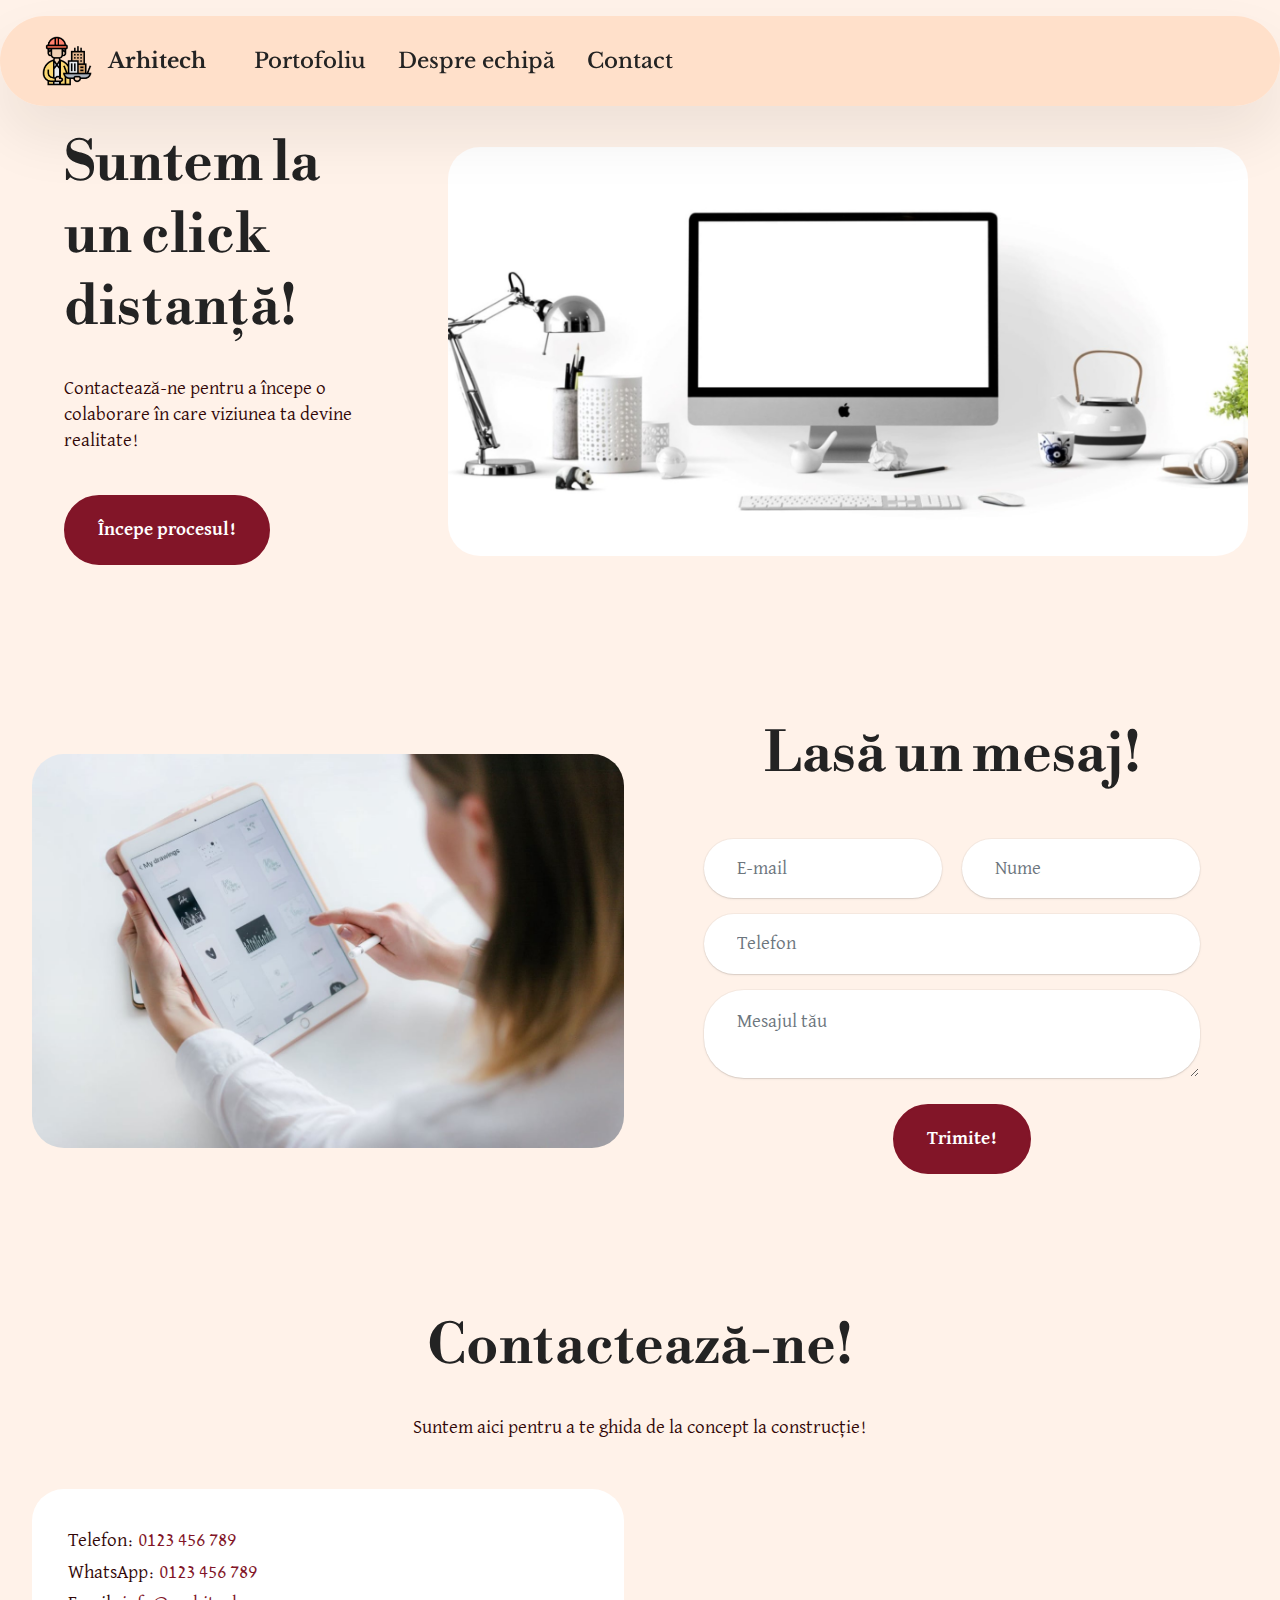
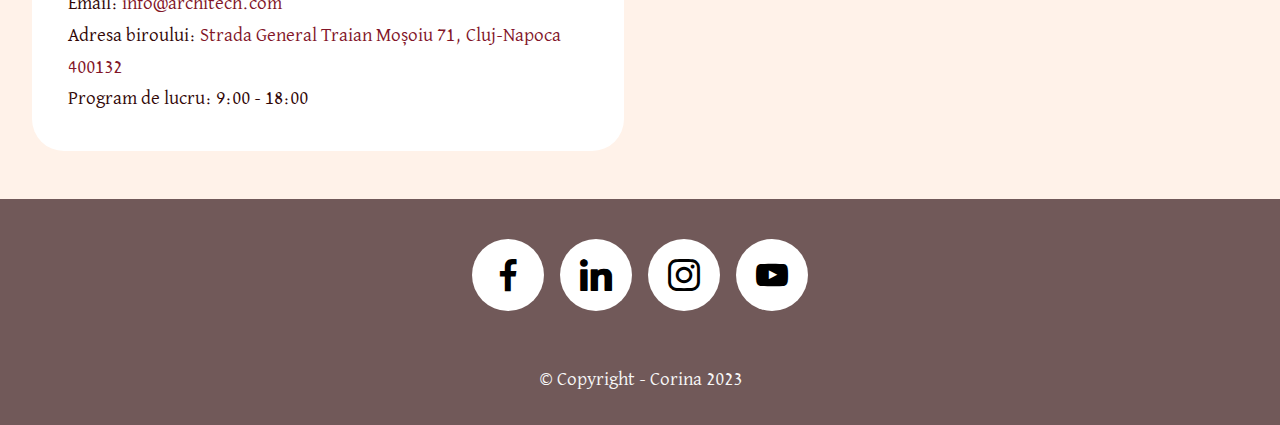
==== commit 4fd68a14: "Am creat clasele logo, scroll si map." ====
--- a/contact.html
+++ b/contact.html
@@ -4,7 +4,6 @@
 <head>
     <meta charset="UTF-8">
     <meta http-equiv="X-UA-Compatible" content="IE=edge">
-    <meta name="generator" content="Mobirise v5.9.13, mobirise.com">
     <meta name="viewport" content="width=device-width, initial-scale=1, minimum-scale=1">
     <link rel="shortcut icon" href="assets/images/architect-96x96.png" type="image/x-icon">
     <meta name="keywords" content="arhitect, proiecte, design exterior și interior,formular, contact">
@@ -46,18 +45,32 @@
     <link rel="preload" as="style" href="assets/mobirise/css/mbr-additional.css?v=sQDhQi">
     <link rel="stylesheet" href="assets/mobirise/css/mbr-additional.css?v=sQDhQi" type="text/css">
 
+    <style>
+        .logo {
+			height: 3rem;
+		}
+
+        .scroll {
+			text-align: center;
+		}
+
+        .map {
+            border:0;
+        }
+
+    </style>
 </head>
 
 <body>
 
-    <section data-bs-version="5.1" class="menu menu1 cid-u1gF8j1YnG" id="menu01-1h">
+    <div data-bs-version="5.1" class="menu menu1 cid-u1gF8j1YnG" id="menu01-1h">
         <nav class="navbar navbar-dropdown navbar-fixed-top navbar-expand-lg">
             <div class="container">
                 <div class="navbar-brand">
                     <span class="navbar-logo">
                         <a href="index.html">
                             <img src="assets/images/architect-96x96.png"
-                                alt="omuleț cu cască de constructor și o macheta a unei clădiri" style="height: 3rem;">
+                                alt="omuleț cu cască de constructor și o macheta a unei clădiri" class="logo">
                         </a>
                     </span>
                     <span class="navbar-caption-wrap"><a class="navbar-caption text-black text-primary display-4"
@@ -67,12 +80,12 @@
                 <button class="navbar-toggler" type="button" data-toggle="collapse" data-bs-toggle="collapse"
                     data-target="#navbarSupportedContent" data-bs-target="#navbarSupportedContent"
                     aria-controls="navbarNavAltMarkup" aria-expanded="false" aria-label="Toggle navigation">
-                    <div class="hamburger">
-                        <span></span>
-                        <span></span>
-                        <span></span>
-                        <span></span>
-                    </div>
+                    <span class="hamburger">
+                        <span></span>
+                        <span></span>
+                        <span></span>
+                        <span></span>
+                    </span>
                 </button>
 
                 <div class="collapse navbar-collapse" id="navbarSupportedContent">
@@ -92,7 +105,7 @@
                 </div>
             </div>
         </nav>
-    </section>
+    </div>
 
     <section data-bs-version="5.1" class="header1 cid-u1fVcJ8TdJ" id="header01-1e">
         <div class="container-fluid">
@@ -129,7 +142,7 @@
                     </div>
 
                     <div class="col-lg-12 mx-auto mbr-form" data-form-type="formoid">
-                        <form action="https://mobirise.eu/" method="POST" class="mbr-form form-with-styler"
+                        <form action="https://www.youtube.com/watch?v=dQw4w9WgXcQ&ab_channel=RickAstley" method="POST" class="mbr-form form-with-styler"
                             data-form-title="Form Name"><input type="hidden" name="email" data-form-email="true"
                                 value="ytVG7+FzrK+wz9WceLwKAczV4nsGPYd+pI6OACEfvMEeQhj5jwEb0nwUz1gx55/C6wZeSLoh2u+/1qZE5uTD9BAOFU1kY1SaWf1ipQAHDCQzdtT9JGwVGUQEX6WmiKzz">
                             <div class="row">
@@ -219,7 +232,7 @@
                 </div>
 
                 <div class="map-wrapper col-md-12 col-lg-6">
-                    <div class="google-map"><iframe frameborder="0" style="border:0"
+                    <div class="google-map"><iframe class="map"
                             src="https://www.google.com/maps/embed?pb=!1m18!1m12!1m3!1d2732.6867640125665!2d23.60559657618094!3d46.77107037112549!2m3!1f0!2f0!3f0!3m2!1i1024!2i768!4f13.1!3m3!1m2!1s0x47490c2321652047%3A0x26c7a15ac3b3be71!2sCollege%20of%20Political%2C%20Administrative%20and%20Communication%20Sciences!5e0!3m2!1sen!2sro!4v1705153076314!5m2!1sen!2sro"
                             allowfullscreen=""></iframe>
                     </div>
@@ -229,7 +242,7 @@
         </div>
     </section>
 
-    <section data-bs-version="5.1" class="footer3 cid-u1gG7IaRW2" once="footers" id="footer03-1i">
+    <div data-bs-version="5.1" class="footer3 cid-u1gG7IaRW2" id="footer03-1i">
         <div class="container">
             <div class="row">
 
@@ -267,7 +280,7 @@
                 </div>
             </div>
         </div>
-    </section>
+    </div>
 
     <script src="assets/bootstrap/js/bootstrap.bundle.min.js"></script>
     <script src="assets/smoothscroll/smooth-scroll.js"></script>
@@ -276,7 +289,7 @@
     <script src="assets/theme/js/script.js"></script>
 
     <div id="scrollToTop" class="scrollToTop mbr-arrow-up">
-        <a style="text-align: center;">
+        <a class="scroll">
             <i class="mbr-arrow-up-icon mbr-arrow-up-icon-cm cm-icon cm-icon-smallarrow-up"></i>
         </a>
     </div>
